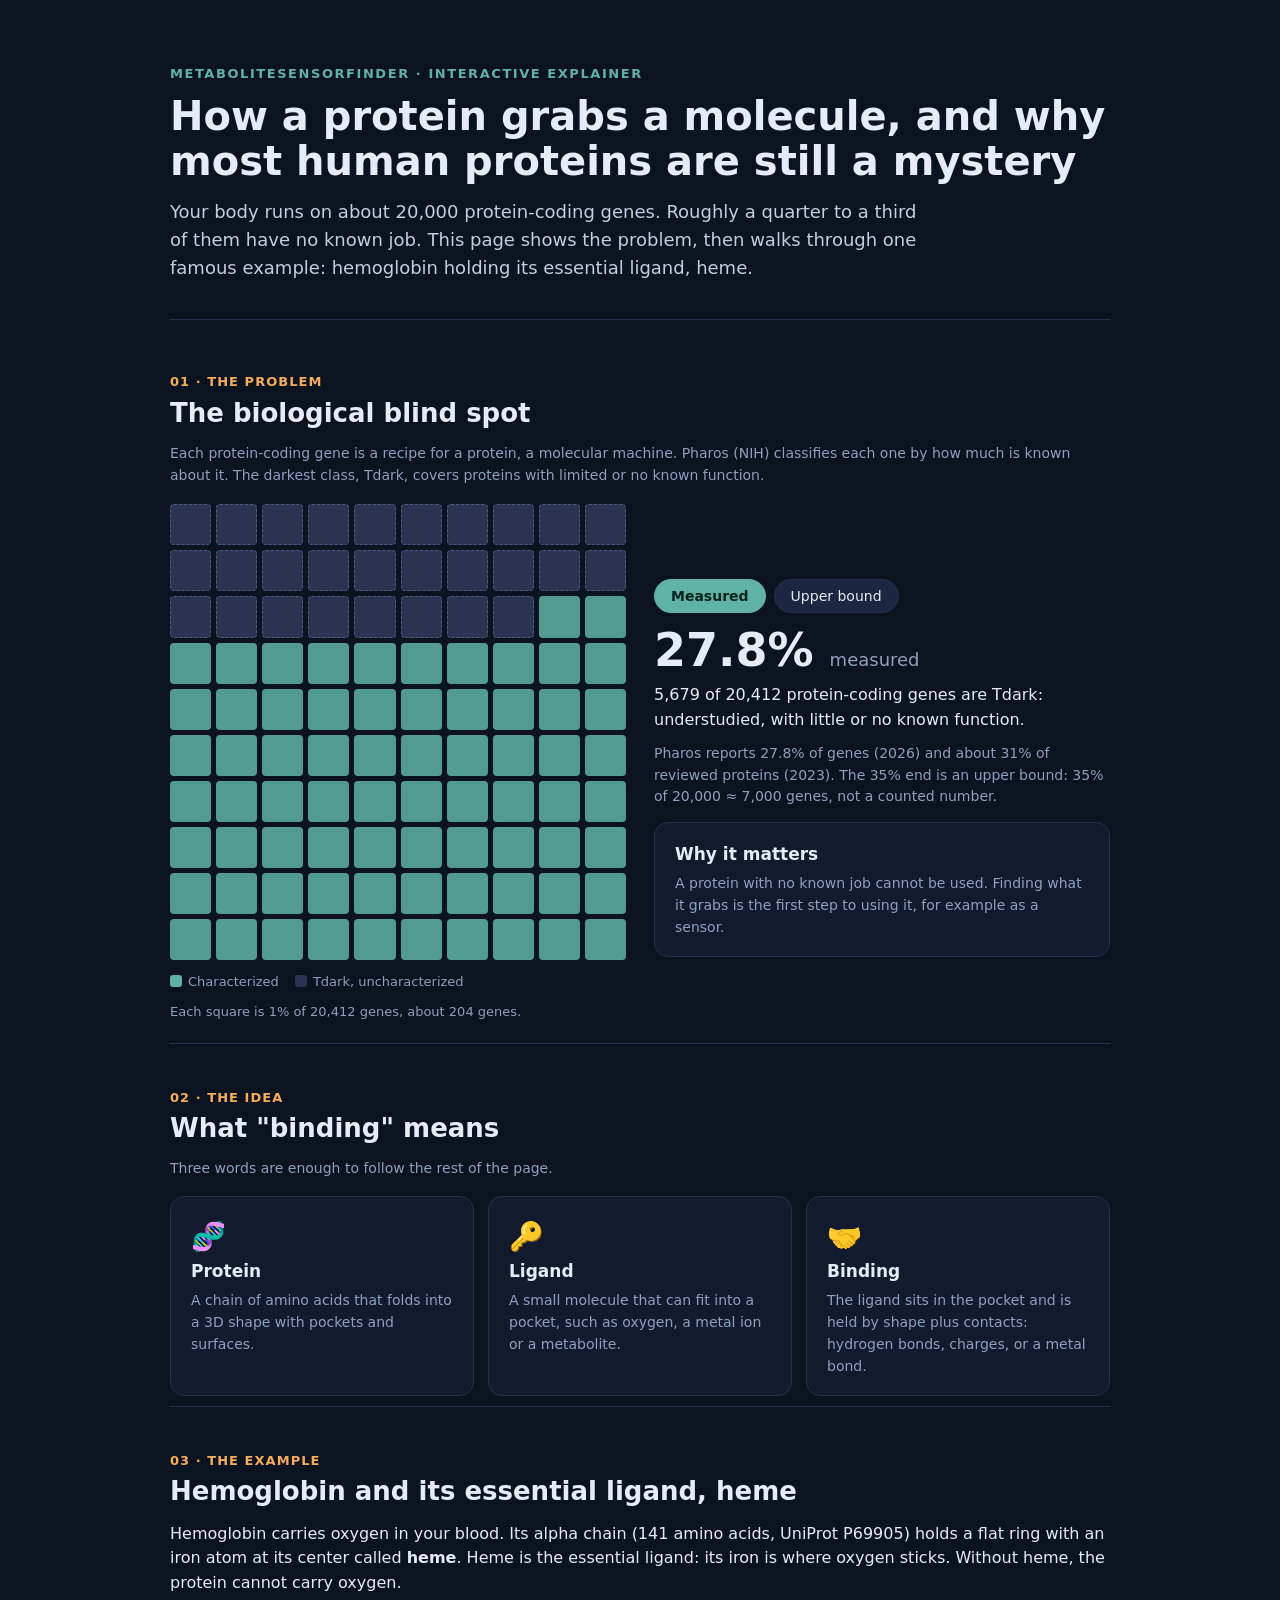
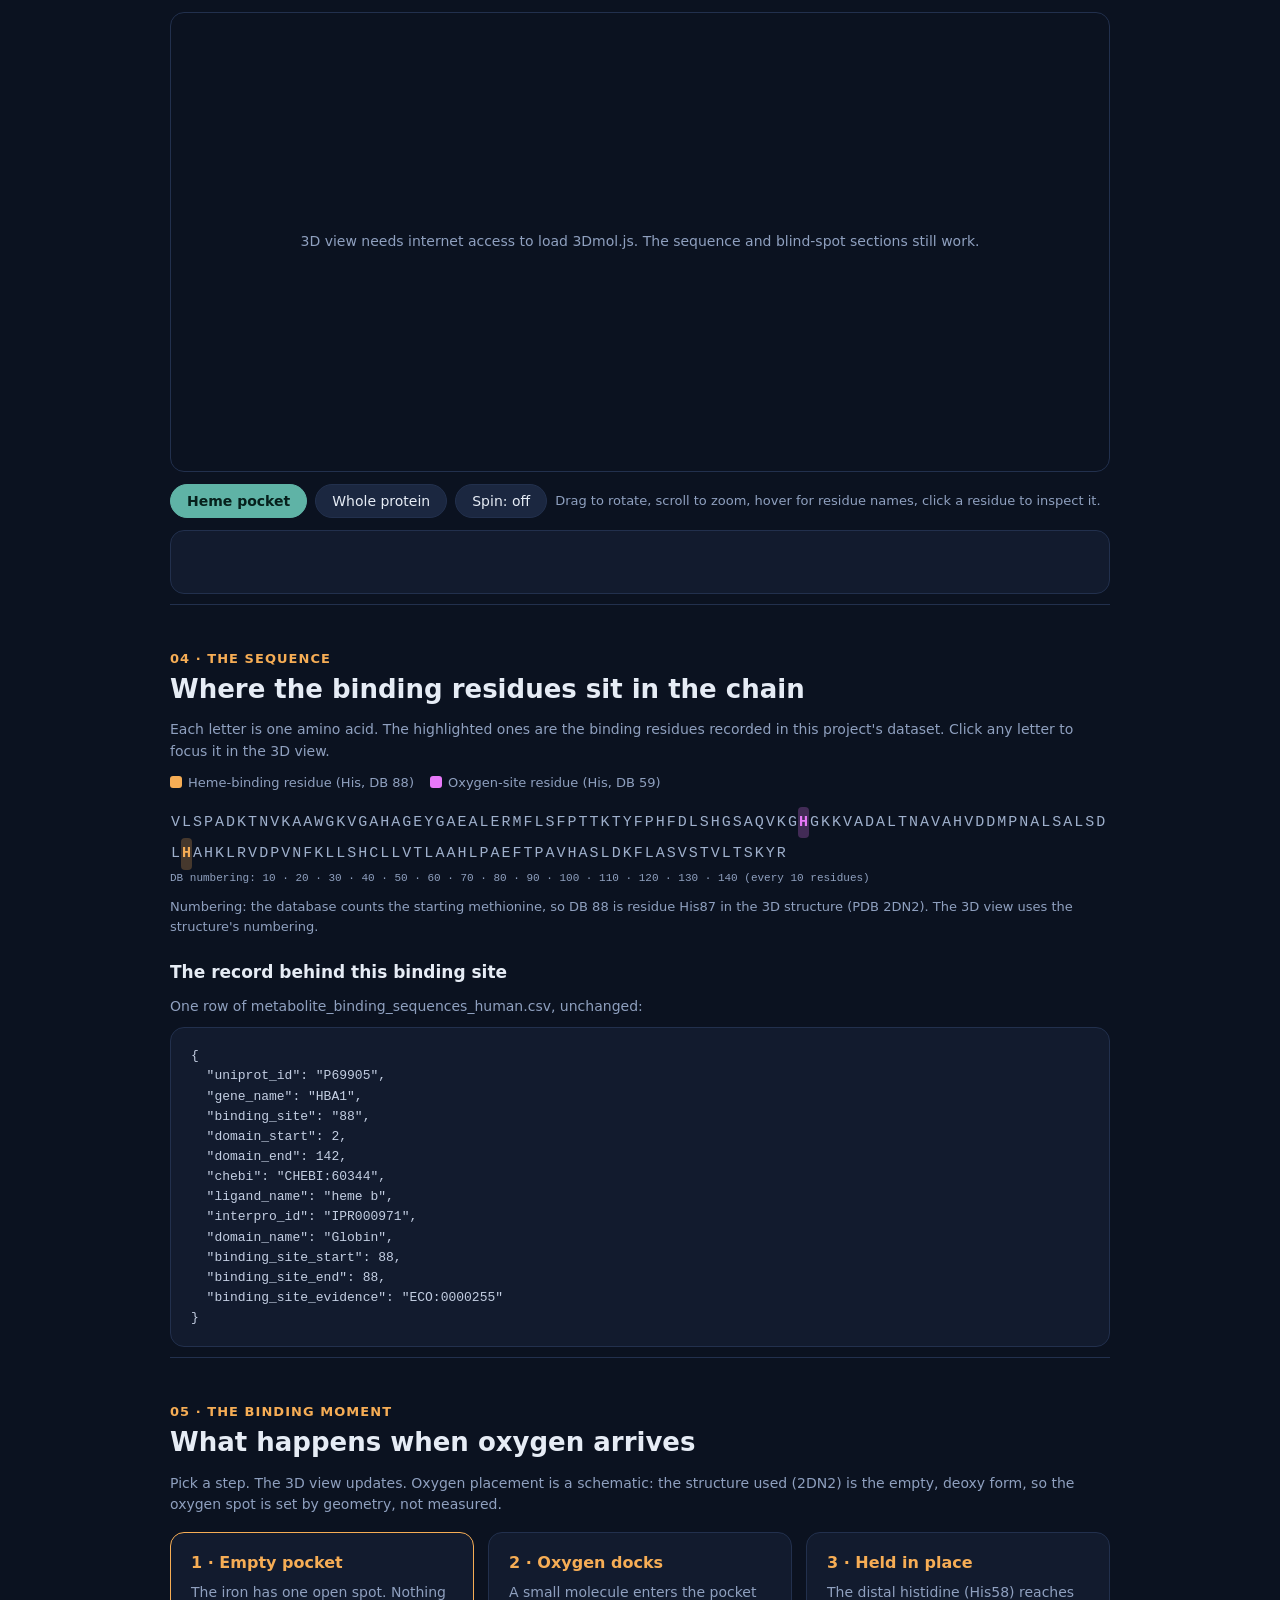
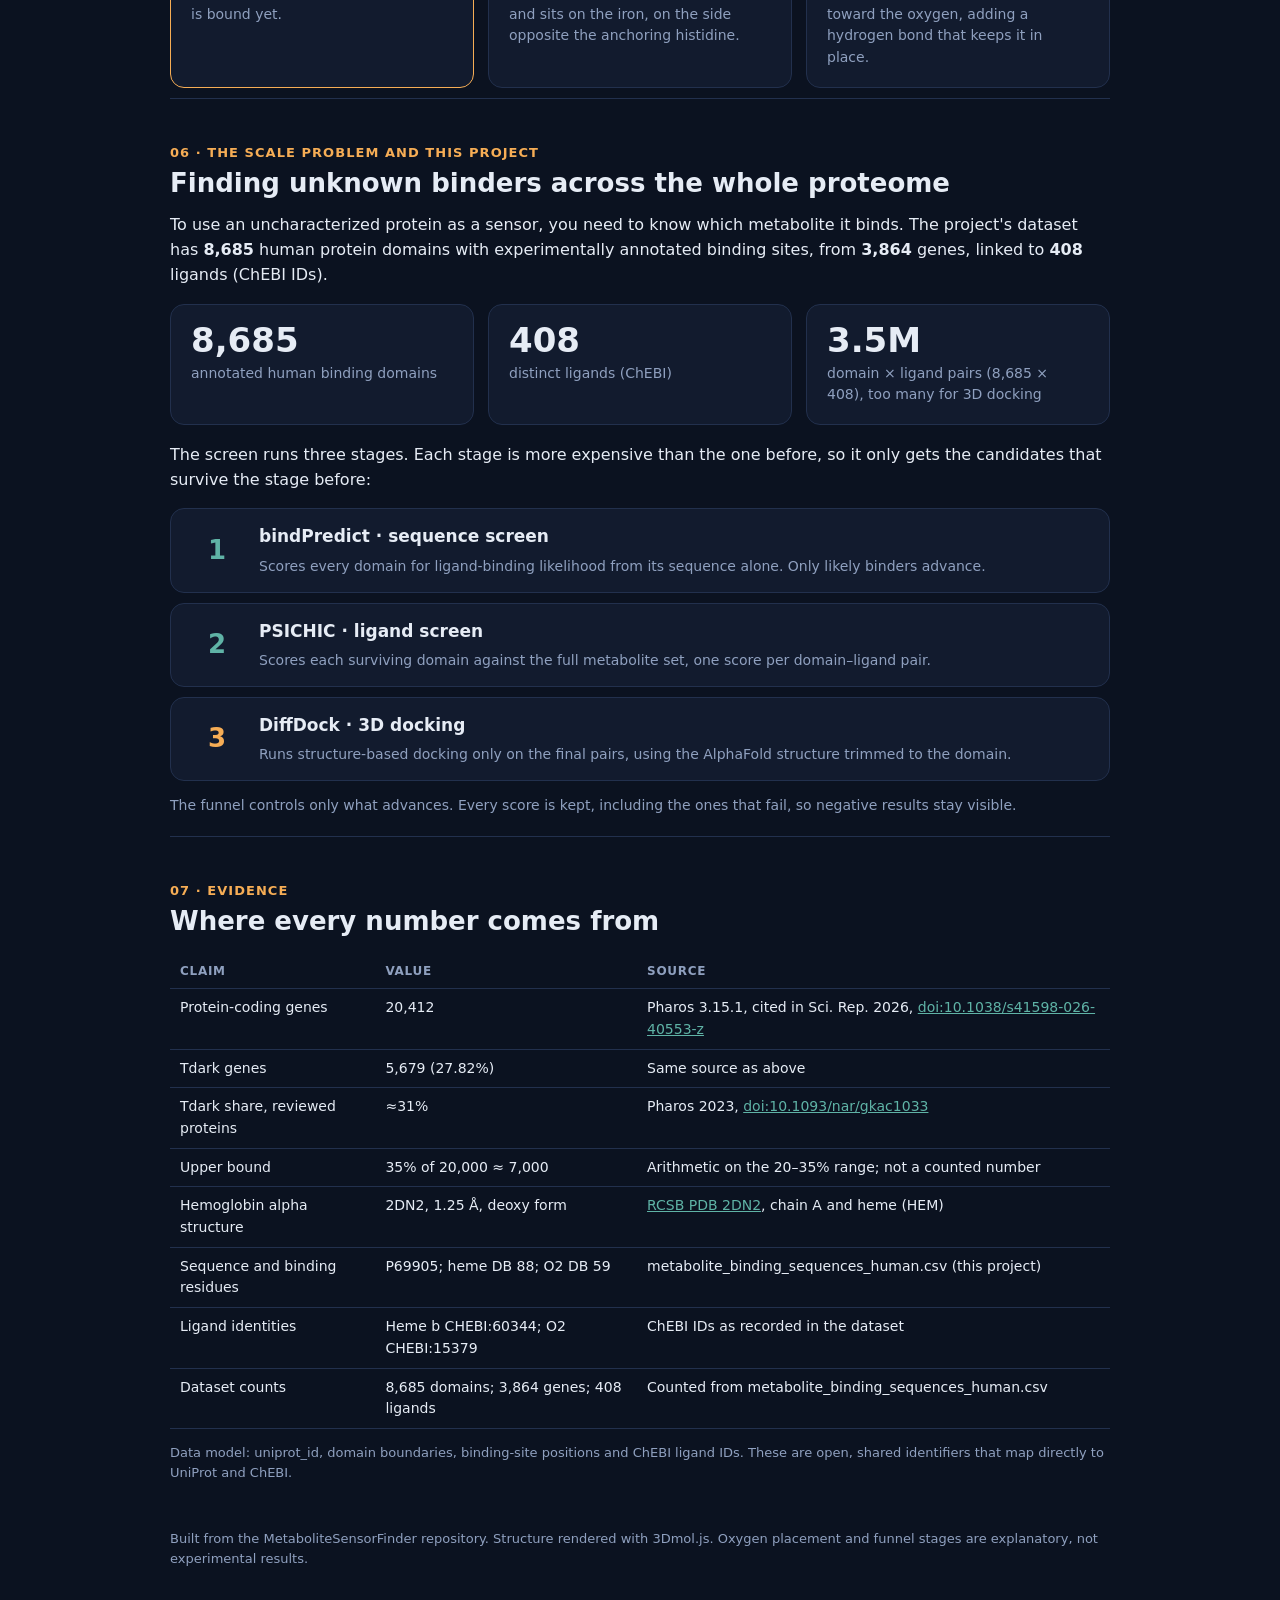
==== binding-explainer/index.html @ a880ce4e "Explanations and slides iterations" ====
<!DOCTYPE html>
<html lang="en">
<head>
<meta charset="utf-8">
<meta name="viewport" content="width=device-width, initial-scale=1">
<title>How a protein grabs a molecule | MetaboliteSensorFinder</title>
<script src="https://3dmol.org/build/3Dmol-min.js"></script>
<style>
  :root {
    --bg: #0b1220; --panel: #121b2e; --line: #22304d; --text: #e6ecf5; --muted: #8fa0bf;
    --teal: #5fb3a6; --amber: #f6ad55; --pink: #e879f9; --gold: #ffd166; --dark: #2a3450;
  }
  * { box-sizing: border-box; }
  body { margin: 0; font-family: system-ui, -apple-system, "Segoe UI", Roboto, sans-serif; background: var(--bg); color: var(--text); line-height: 1.55; }
  main { max-width: 980px; margin: 0 auto; padding: 0 20px 60px; }
  header.hero { padding: 64px 0 28px; border-bottom: 1px solid var(--line); margin-bottom: 8px; }
  .kicker { color: var(--teal); font-size: 13px; letter-spacing: .12em; text-transform: uppercase; font-weight: 600; }
  h1 { font-size: 40px; line-height: 1.12; margin: 10px 0 14px; font-weight: 750; }
  h2 { font-size: 26px; margin: 0 0 10px; }
  h3 { font-size: 17px; margin: 0 0 6px; }
  p { margin: 10px 0; }
  .lead { font-size: 18px; color: #c3cee2; max-width: 760px; }
  section { padding: 44px 0 10px; border-bottom: 1px solid var(--line); }
  section:last-of-type { border-bottom: none; }
  .step-no { color: var(--amber); font-weight: 700; font-size: 13px; letter-spacing: .08em; }
  .muted { color: var(--muted); font-size: 14px; }
  .card { background: var(--panel); border: 1px solid var(--line); border-radius: 14px; padding: 18px 20px; }
  .grid3 { display: grid; grid-template-columns: repeat(3, 1fr); gap: 14px; margin-top: 18px; }
  .btn { background: #1b2740; color: var(--text); border: 1px solid var(--line); border-radius: 999px; padding: 8px 16px; font-size: 14px; cursor: pointer; font-family: inherit; }
  .btn:hover { border-color: var(--teal); }
  .btn.on { background: var(--teal); color: #06201c; border-color: var(--teal); font-weight: 650; }
  .row { display: flex; flex-wrap: wrap; gap: 8px; align-items: center; }

  /* Blind spot */
  .blind { display: grid; grid-template-columns: 1fr 1fr; gap: 28px; align-items: center; margin-top: 18px; }
  .tiles { display: grid; grid-template-columns: repeat(10, 1fr); gap: 5px; }
  .tile { aspect-ratio: 1; border-radius: 4px; background: var(--teal); opacity: .85; transition: background .4s, transform .2s; }
  .tile.dark { background: var(--dark); border: 1px dashed #4b5a7d; opacity: 1; }
  .tile:hover { transform: scale(1.12); }
  .big { font-size: 46px; font-weight: 750; line-height: 1; }
  .big small { font-size: 18px; color: var(--muted); font-weight: 500; }
  .legend { display: flex; gap: 16px; font-size: 13px; color: var(--muted); margin-top: 12px; }
  .sw { display: inline-block; width: 12px; height: 12px; border-radius: 3px; vertical-align: -1px; margin-right: 6px; }

  /* Lock and key */
  .keys { display: grid; grid-template-columns: repeat(3, 1fr); gap: 14px; margin-top: 16px; }
  .keys .card .icon { font-size: 28px; }

  /* Viewer */
  #viewer-wrap { position: relative; margin-top: 16px; }
  #viewer { width: 100%; height: 460px; border-radius: 14px; border: 1px solid var(--line); background: #0b1220; position: relative; overflow: hidden; }
  #viewer-msg { position: absolute; inset: 0; display: flex; align-items: center; justify-content: center; color: var(--muted); font-size: 14px; padding: 20px; text-align: center; }
  #info { margin-top: 12px; min-height: 64px; }
  .tag { display: inline-block; padding: 2px 8px; border-radius: 6px; font-size: 12px; font-weight: 650; margin-right: 6px; }
  .tag.heme { background: rgba(246,173,85,.18); color: var(--amber); }
  .tag.his { background: rgba(232,121,249,.18); color: var(--pink); }
  .tag.plain { background: rgba(95,179,166,.16); color: var(--teal); }

  /* Sequence */
  .seq { font-family: ui-monospace, Consolas, monospace; font-size: 15px; line-height: 2.1; word-break: break-all; margin-top: 14px; }
  .seq span { display: inline-block; min-width: 1ch; text-align: center; border-radius: 4px; cursor: pointer; color: #9fb0cc; padding: 0 1px; }
  .seq span:hover { color: var(--text); background: #1d2a46; }
  .seq span.heme { background: rgba(246,173,85,.25); color: var(--amber); font-weight: 700; }
  .seq span.oxy { background: rgba(232,121,249,.25); color: var(--pink); font-weight: 700; }
  .seq span.sel { outline: 2px solid var(--gold); }
  .ruler { font-family: ui-monospace, Consolas, monospace; font-size: 11px; color: var(--muted); }

  /* Steps */
  .steps { display: grid; grid-template-columns: repeat(3, 1fr); gap: 14px; margin-top: 16px; }
  .steps .card { cursor: pointer; transition: border-color .2s; }
  .steps .card.on { border-color: var(--amber); }
  .steps .card b { color: var(--amber); }

  /* Funnel */
  .funnel { display: grid; gap: 10px; margin-top: 16px; }
  .stage { display: grid; grid-template-columns: 56px 1fr; gap: 14px; align-items: center; background: var(--panel); border: 1px solid var(--line); border-radius: 14px; padding: 14px 18px; }
  .stage .n { font-size: 26px; font-weight: 750; color: var(--teal); text-align: center; }
  .stage:nth-child(3) .n { color: var(--amber); }
  .stage:nth-child(4) .n { color: var(--pink); }
  .stat-row { display: grid; grid-template-columns: repeat(3, 1fr); gap: 14px; margin-top: 16px; }
  .stat-row .card .big { font-size: 34px; }

  table { width: 100%; border-collapse: collapse; font-size: 14px; margin-top: 12px; }
  th, td { text-align: left; padding: 8px 10px; border-bottom: 1px solid var(--line); vertical-align: top; }
  th { color: var(--muted); font-weight: 600; font-size: 12px; text-transform: uppercase; letter-spacing: .06em; }
  a { color: var(--teal); }
  footer { color: var(--muted); font-size: 13px; padding: 26px 0 0; }

  @media (max-width: 760px) {
    .blind, .grid3, .keys, .steps, .stat-row { grid-template-columns: 1fr; }
    h1 { font-size: 30px; }
    #viewer { height: 380px; }
  }
</style>
</head>
<body>
<main>

<header class="hero">
  <div class="kicker">MetaboliteSensorFinder · Interactive explainer</div>
  <h1>How a protein grabs a molecule, and why most human proteins are still a mystery</h1>
  <p class="lead">Your body runs on about 20,000 protein-coding genes. Roughly a quarter to a third of them have no known job. This page shows the problem, then walks through one famous example: hemoglobin holding its essential ligand, heme.</p>
</header>

<section id="blind">
  <div class="step-no">01 · THE PROBLEM</div>
  <h2>The biological blind spot</h2>
  <p class="muted">Each protein-coding gene is a recipe for a protein, a molecular machine. Pharos (NIH) classifies each one by how much is known about it. The darkest class, Tdark, covers proteins with limited or no known function.</p>

  <div class="blind">
    <div>
      <div class="tiles" id="tiles" aria-label="Grid of 100 squares, each about 1% of human protein-coding genes"></div>
      <div class="legend">
        <span><span class="sw" style="background:var(--teal)"></span>Characterized</span>
        <span><span class="sw" style="background:var(--dark)"></span>Tdark, uncharacterized</span>
      </div>
      <p class="muted" style="font-size:13px">Each square is 1% of 20,412 genes, about 204 genes.</p>
    </div>
    <div>
      <div class="row" style="margin-bottom:14px">
        <button class="btn on" id="btn-measured" onclick="setBlind('measured')">Measured</button>
        <button class="btn" id="btn-upper" onclick="setBlind('upper')">Upper bound</button>
      </div>
      <div class="big" id="blind-big">27.8%</div>
      <p id="blind-text" style="margin-top:10px">5,679 of 20,412 protein-coding genes are Tdark: understudied, with little or no known function.</p>
      <p class="muted" style="font-size:14px">Pharos reports 27.8% of genes (2026) and about 31% of reviewed proteins (2023). The 35% end is an upper bound: 35% of 20,000 ≈ 7,000 genes, not a counted number.</p>
      <div class="card" style="margin-top:14px">
        <h3>Why it matters</h3>
        <p class="muted" style="margin:0">A protein with no known job cannot be used. Finding what it grabs is the first step to using it, for example as a sensor.</p>
      </div>
    </div>
  </div>
</section>

<section id="idea">
  <div class="step-no">02 · THE IDEA</div>
  <h2>What "binding" means</h2>
  <p class="muted">Three words are enough to follow the rest of the page.</p>
  <div class="keys">
    <div class="card"><div class="icon">🧬</div><h3>Protein</h3><p class="muted" style="margin:0">A chain of amino acids that folds into a 3D shape with pockets and surfaces.</p></div>
    <div class="card"><div class="icon">🔑</div><h3>Ligand</h3><p class="muted" style="margin:0">A small molecule that can fit into a pocket, such as oxygen, a metal ion or a metabolite.</p></div>
    <div class="card"><div class="icon">🤝</div><h3>Binding</h3><p class="muted" style="margin:0">The ligand sits in the pocket and is held by shape plus contacts: hydrogen bonds, charges, or a metal bond.</p></div>
  </div>
</section>

<section id="example">
  <div class="step-no">03 · THE EXAMPLE</div>
  <h2>Hemoglobin and its essential ligand, heme</h2>
  <p>Hemoglobin carries oxygen in your blood. Its alpha chain (141 amino acids, UniProt P69905) holds a flat ring with an iron atom at its center called <b>heme</b>. Heme is the essential ligand: its iron is where oxygen sticks. Without heme, the protein cannot carry oxygen.</p>

  <div id="viewer-wrap">
    <div id="viewer"><div id="viewer-msg">Loading the 3D view…</div></div>
  </div>
  <div class="row" style="margin-top:12px">
    <button class="btn on" id="btn-pocket" onclick="setView('pocket')">Heme pocket</button>
    <button class="btn" id="btn-whole" onclick="setView('whole')">Whole protein</button>
    <button class="btn" id="btn-spin" onclick="toggleSpin()">Spin: off</button>
    <span class="muted" style="font-size:13px">Drag to rotate, scroll to zoom, hover for residue names, click a residue to inspect it.</span>
  </div>
  <div id="info" class="card" style="margin-top:12px"></div>
</section>

<section id="sequence">
  <div class="step-no">04 · THE SEQUENCE</div>
  <h2>Where the binding residues sit in the chain</h2>
  <p class="muted">Each letter is one amino acid. The highlighted ones are the binding residues recorded in this project's dataset. Click any letter to focus it in the 3D view.</p>
  <div class="legend" style="margin-top:6px">
    <span><span class="sw" style="background:var(--amber)"></span>Heme-binding residue (His, DB 88)</span>
    <span><span class="sw" style="background:var(--pink)"></span>Oxygen-site residue (His, DB 59)</span>
  </div>
  <div class="seq" id="seq"></div>
  <div class="ruler" id="ruler"></div>
  <p class="muted" style="font-size:13px">Numbering: the database counts the starting methionine, so DB 88 is residue His87 in the 3D structure (PDB 2DN2). The 3D view uses the structure's numbering.</p>
  <h3 style="margin-top:22px">The record behind this binding site</h3>
  <p class="muted" style="font-size:14px">One row of metabolite_binding_sequences_human.csv, unchanged:</p>
<pre class="card" style="font-family: ui-monospace, Consolas, monospace; font-size: 13px; overflow-x: auto; color: #c3cee2; margin: 0;">{
  "uniprot_id": "P69905",
  "gene_name": "HBA1",
  "binding_site": "88",
  "domain_start": 2,
  "domain_end": 142,
  "chebi": "CHEBI:60344",
  "ligand_name": "heme b",
  "interpro_id": "IPR000971",
  "domain_name": "Globin",
  "binding_site_start": 88,
  "binding_site_end": 88,
  "binding_site_evidence": "ECO:0000255"
}</pre>
</section>

<section id="moment">
  <div class="step-no">05 · THE BINDING MOMENT</div>
  <h2>What happens when oxygen arrives</h2>
  <p class="muted">Pick a step. The 3D view updates. Oxygen placement is a schematic: the structure used (2DN2) is the empty, deoxy form, so the oxygen spot is set by geometry, not measured.</p>
  <div class="steps">
    <div class="card on" id="step1" onclick="setStep(1)"><b>1 · Empty pocket</b><p class="muted" style="margin:6px 0 0">The iron has one open spot. Nothing is bound yet.</p></div>
    <div class="card" id="step2" onclick="setStep(2)"><b>2 · Oxygen docks</b><p class="muted" style="margin:6px 0 0">A small molecule enters the pocket and sits on the iron, on the side opposite the anchoring histidine.</p></div>
    <div class="card" id="step3" onclick="setStep(3)"><b>3 · Held in place</b><p class="muted" style="margin:6px 0 0">The distal histidine (His58) reaches toward the oxygen, adding a hydrogen bond that keeps it in place.</p></div>
  </div>
</section>

<section id="screen">
  <div class="step-no">06 · THE SCALE PROBLEM AND THIS PROJECT</div>
  <h2>Finding unknown binders across the whole proteome</h2>
  <p>To use an uncharacterized protein as a sensor, you need to know which metabolite it binds. The project's dataset has <b>8,685</b> human protein domains with experimentally annotated binding sites, from <b>3,864</b> genes, linked to <b>408</b> ligands (ChEBI IDs).</p>
  <div class="stat-row">
    <div class="card"><div class="big">8,685</div><p class="muted" style="margin:6px 0 0">annotated human binding domains</p></div>
    <div class="card"><div class="big">408</div><p class="muted" style="margin:6px 0 0">distinct ligands (ChEBI)</p></div>
    <div class="card"><div class="big">3.5M</div><p class="muted" style="margin:6px 0 0">domain × ligand pairs (8,685 × 408), too many for 3D docking</p></div>
  </div>
  <p style="margin-top:18px">The screen runs three stages. Each stage is more expensive than the one before, so it only gets the candidates that survive the stage before:</p>
  <div class="funnel">
    <div class="stage"><div class="n">1</div><div><h3>bindPredict · sequence screen</h3><p class="muted" style="margin:0">Scores every domain for ligand-binding likelihood from its sequence alone. Only likely binders advance.</p></div></div>
    <div class="stage"><div class="n">2</div><div><h3>PSICHIC · ligand screen</h3><p class="muted" style="margin:0">Scores each surviving domain against the full metabolite set, one score per domain–ligand pair.</p></div></div>
    <div class="stage"><div class="n">3</div><div><h3>DiffDock · 3D docking</h3><p class="muted" style="margin:0">Runs structure-based docking only on the final pairs, using the AlphaFold structure trimmed to the domain.</p></div></div>
  </div>
  <p class="muted" style="margin-top:14px">The funnel controls only what advances. Every score is kept, including the ones that fail, so negative results stay visible.</p>
</section>

<section id="sources">
  <div class="step-no">07 · EVIDENCE</div>
  <h2>Where every number comes from</h2>
  <table>
    <tr><th>Claim</th><th>Value</th><th>Source</th></tr>
    <tr><td>Protein-coding genes</td><td>20,412</td><td>Pharos 3.15.1, cited in Sci. Rep. 2026, <a href="https://www.nature.com/articles/s41598-026-40553-z">doi:10.1038/s41598-026-40553-z</a></td></tr>
    <tr><td>Tdark genes</td><td>5,679 (27.82%)</td><td>Same source as above</td></tr>
    <tr><td>Tdark share, reviewed proteins</td><td>≈31%</td><td>Pharos 2023, <a href="https://doi.org/10.1093/nar/gkac1033">doi:10.1093/nar/gkac1033</a></td></tr>
    <tr><td>Upper bound</td><td>35% of 20,000 ≈ 7,000</td><td>Arithmetic on the 20–35% range; not a counted number</td></tr>
    <tr><td>Hemoglobin alpha structure</td><td>2DN2, 1.25 Å, deoxy form</td><td><a href="https://www.rcsb.org/structure/2DN2">RCSB PDB 2DN2</a>, chain A and heme (HEM)</td></tr>
    <tr><td>Sequence and binding residues</td><td>P69905; heme DB 88; O2 DB 59</td><td>metabolite_binding_sequences_human.csv (this project)</td></tr>
    <tr><td>Ligand identities</td><td>Heme b CHEBI:60344; O2 CHEBI:15379</td><td>ChEBI IDs as recorded in the dataset</td></tr>
    <tr><td>Dataset counts</td><td>8,685 domains; 3,864 genes; 408 ligands</td><td>Counted from metabolite_binding_sequences_human.csv</td></tr>
  </table>
  <p class="muted" style="font-size:13px; margin-top:14px">Data model: uniprot_id, domain boundaries, binding-site positions and ChEBI ligand IDs. These are open, shared identifiers that map directly to UniProt and ChEBI.</p>
</section>

<footer>Built from the MetaboliteSensorFinder repository. Structure rendered with 3Dmol.js. Oxygen placement and funnel stages are explanatory, not experimental results.</footer>

</main>

<script>
const PDB = `HEADER 2DN2 chain A alpha + HEM extracted
ATOM      1  N   VAL A   1      19.196  29.328  42.972  1.00 55.95           N  
ATOM      2  CA  VAL A   1      20.051  30.407  42.494  1.00 42.26           C  
ATOM      3  C   VAL A   1      21.508  29.960  42.603  1.00 37.89           C  
ATOM      4  O   VAL A   1      21.867  29.335  43.606  1.00 38.48           O  
ATOM      5  CB  VAL A   1      19.767  31.715  43.260  1.00 50.55           C  
ATOM      6  CG1 VAL A   1      18.614  31.552  44.248  1.00 61.07           C  
ATOM      7  CG2 VAL A   1      20.988  32.251  44.005  1.00 56.10           C  
ATOM      8  N   LEU A   2      22.299  30.247  41.578  1.00 34.16           N  
ATOM      9  CA  LEU A   2      23.714  29.983  41.566  1.00 30.27           C  
ATOM     10  C   LEU A   2      24.451  31.041  42.367  1.00 27.18           C  
ATOM     11  O   LEU A   2      24.400  32.223  42.036  1.00 33.46           O  
ATOM     12  CB  LEU A   2      24.269  30.070  40.151  1.00 33.87           C  
ATOM     13  CG  LEU A   2      24.619  28.758  39.475  1.00 35.49           C  
ATOM     14  CD1 LEU A   2      24.188  27.527  40.242  1.00 32.93           C  
ATOM     15  CD2 LEU A   2      23.997  28.782  38.080  1.00 33.36           C  
ATOM     16  N   SER A   3      25.124  30.630  43.423  1.00 25.60           N  
ATOM     17  CA  SER A   3      25.880  31.615  44.196  1.00 29.46           C  
ATOM     18  C   SER A   3      27.128  32.005  43.425  1.00 31.11           C  
ATOM     19  O   SER A   3      27.571  31.383  42.449  1.00 27.15           O  
ATOM     20  CB  SER A   3      26.194  30.988  45.550  1.00 30.58           C  
ATOM     21  OG  SER A   3      27.316  30.103  45.421  1.00 26.37           O  
ATOM     22  N   PRO A   4      27.769  33.086  43.855  1.00 36.60           N  
ATOM     23  CA  PRO A   4      29.044  33.462  43.208  1.00 33.95           C  
ATOM     24  C   PRO A   4      30.059  32.344  43.343  1.00 29.28           C  
ATOM     25  O   PRO A   4      30.846  32.059  42.440  1.00 32.71           O  
ATOM     26  CB  PRO A   4      29.480  34.710  43.973  1.00 41.43           C  
ATOM     27  CG  PRO A   4      28.289  35.212  44.714  1.00 43.13           C  
ATOM     28  CD  PRO A   4      27.362  34.044  44.911  1.00 40.62           C  
ATOM     29  N   ALA A   5      30.043  31.663  44.488  1.00 29.78           N  
ATOM     30  CA  ALA A   5      31.016  30.569  44.600  1.00 27.87           C  
ATOM     31  C   ALA A   5      30.645  29.417  43.684  1.00 23.23           C  
ATOM     32  O   ALA A   5      31.561  28.741  43.214  1.00 25.67           O  
ATOM     33  CB  ALA A   5      31.142  30.079  46.051  1.00 36.09           C  
ATOM     34  N   ASP A   6      29.359  29.209  43.488  1.00 19.36           N  
ATOM     35  CA  ASP A   6      28.976  28.145  42.539  1.00 19.88           C  
ATOM     36  C   ASP A   6      29.498  28.451  41.138  1.00 18.11           C  
ATOM     37  O   ASP A   6      29.994  27.613  40.388  1.00 20.26           O  
ATOM     38  CB  ASP A   6      27.470  27.992  42.433  1.00 17.52           C  
ATOM     39  CG  ASP A   6      26.799  27.328  43.635  1.00 18.11           C  
ATOM     40  OD1 ASP A   6      27.405  26.420  44.231  1.00 19.18           O  
ATOM     41  OD2 ASP A   6      25.655  27.815  43.923  1.00 20.58           O  
ATOM     42  N   LYS A   7      29.344  29.735  40.793  1.00 19.91           N  
ATOM     43  CA  LYS A   7      29.805  30.113  39.456  1.00 22.31           C  
ATOM     44  C   LYS A   7      31.313  29.922  39.321  1.00 24.41           C  
ATOM     45  O   LYS A   7      31.773  29.457  38.259  1.00 22.96           O  
ATOM     46  CB  LYS A   7      29.372  31.550  39.142  1.00 23.39           C  
ATOM     47  CG  LYS A   7      27.834  31.696  39.172  1.00 27.32           C  
ATOM     48  CD  LYS A   7      27.424  33.135  38.940  1.00 30.54           C  
ATOM     49  CE  LYS A   7      26.033  33.467  39.450  1.00 31.65           C  
ATOM     50  NZ  LYS A   7      25.898  34.951  39.312  1.00 40.73           N  
ATOM     51  N   THR A   8      32.023  30.264  40.405  1.00 22.93           N  
ATOM     52  CA  THR A   8      33.486  30.030  40.370  1.00 26.16           C  
ATOM     53  C   THR A   8      33.847  28.564  40.181  1.00 20.57           C  
ATOM     54  O   THR A   8      34.736  28.172  39.407  1.00 25.87           O  
ATOM     55  CB  THR A   8      34.047  30.627  41.694  1.00 33.17           C  
ATOM     56  OG1 THR A   8      34.022  32.051  41.541  1.00 31.85           O  
ATOM     57  CG2 THR A   8      35.473  30.238  41.946  1.00 46.05           C  
ATOM     58  N   ASN A   9      33.121  27.695  40.885  1.00 20.79           N  
ATOM     59  CA  ASN A   9      33.392  26.264  40.858  1.00 20.68           C  
ATOM     60  C   ASN A   9      33.113  25.631  39.496  1.00 20.26           C  
ATOM     61  O   ASN A   9      33.835  24.771  38.976  1.00 23.94           O  
ATOM     62  CB  ASN A   9      32.493  25.627  41.928  1.00 21.84           C  
ATOM     63  CG  ASN A   9      33.077  25.808  43.294  1.00 23.53           C  
ATOM     64  OD1 ASN A   9      34.276  26.102  43.461  1.00 28.12           O  
ATOM     65  ND2 ASN A   9      32.230  25.608  44.309  1.00 24.45           N  
ATOM     66  N   VAL A  10      31.989  26.068  38.913  1.00 18.89           N  
ATOM     67  CA  VAL A  10      31.588  25.553  37.602  1.00 19.48           C  
ATOM     68  C   VAL A  10      32.614  25.984  36.562  1.00 19.66           C  
ATOM     69  O   VAL A  10      33.040  25.197  35.718  1.00 23.42           O  
ATOM     70  CB  VAL A  10      30.172  26.033  37.251  1.00 19.22           C  
ATOM     71  CG1 VAL A  10      29.820  25.644  35.826  1.00 21.16           C  
ATOM     72  CG2 VAL A  10      29.122  25.468  38.236  1.00 21.22           C  
ATOM     73  N   LYS A  11      33.059  27.235  36.588  1.00 22.30           N  
ATOM     74  CA  LYS A  11      33.998  27.736  35.558  1.00 23.12           C  
ATOM     75  C   LYS A  11      35.331  27.011  35.642  1.00 24.20           C  
ATOM     76  O   LYS A  11      35.951  26.732  34.638  1.00 28.75           O  
ATOM     77  CB  LYS A  11      34.233  29.237  35.669  1.00 25.04           C  
ATOM     78  CG  LYS A  11      32.973  29.997  35.326  1.00 29.70           C  
ATOM     79  CD  LYS A  11      33.047  31.481  35.650  1.00 37.45           C  
ATOM     80  CE  LYS A  11      31.663  32.107  35.435  1.00 44.98           C  
ATOM     81  NZ  LYS A  11      31.516  32.764  34.101  1.00 58.48           N  
ATOM     82  N   ALA A  12      35.750  26.706  36.869  1.00 25.52           N  
ATOM     83  CA  ALA A  12      37.005  25.969  36.988  1.00 29.13           C  
ATOM     84  C   ALA A  12      36.945  24.523  36.504  1.00 27.68           C  
ATOM     85  O   ALA A  12      37.843  24.000  35.827  1.00 30.39           O  
ATOM     86  CB  ALA A  12      37.368  25.989  38.462  1.00 32.79           C  
ATOM     87  N   ALA A  13      35.837  23.847  36.877  1.00 26.60           N  
ATOM     88  CA  ALA A  13      35.676  22.467  36.481  1.00 24.40           C  
ATOM     89  C   ALA A  13      35.518  22.389  34.958  1.00 22.92           C  
ATOM     90  O   ALA A  13      36.105  21.531  34.287  1.00 24.60           O  
ATOM     91  CB  ALA A  13      34.447  21.846  37.147  1.00 25.62           C  
ATOM     92  N   TRP A  14      34.682  23.262  34.409  1.00 24.13           N  
ATOM     93  CA  TRP A  14      34.493  23.197  32.975  1.00 24.40           C  
ATOM     94  C   TRP A  14      35.750  23.544  32.193  1.00 27.74           C  
ATOM     95  O   TRP A  14      35.966  23.090  31.073  1.00 30.32           O  
ATOM     96  CB  TRP A  14      33.414  24.211  32.518  1.00 30.78           C  
ATOM     97  CG  TRP A  14      32.712  23.703  31.295  1.00 29.97           C  
ATOM     98  CD1 TRP A  14      32.699  24.296  30.057  1.00 30.19           C  
ATOM     99  CD2 TRP A  14      31.927  22.498  31.180  1.00 31.52           C  
ATOM    100  NE1 TRP A  14      31.949  23.532  29.193  1.00 27.23           N  
ATOM    101  CE2 TRP A  14      31.465  22.422  29.854  1.00 30.20           C  
ATOM    102  CE3 TRP A  14      31.570  21.475  32.079  1.00 39.95           C  
ATOM    103  CZ2 TRP A  14      30.663  21.368  29.382  1.00 38.62           C  
ATOM    104  CZ3 TRP A  14      30.771  20.452  31.577  1.00 46.54           C  
ATOM    105  CH2 TRP A  14      30.314  20.380  30.255  1.00 44.36           C  
ATOM    106  N   GLY A  15      36.568  24.403  32.791  1.00 33.29           N  
ATOM    107  CA  GLY A  15      37.788  24.864  32.144  1.00 34.66           C  
ATOM    108  C   GLY A  15      38.763  23.701  32.074  1.00 34.35           C  
ATOM    109  O   GLY A  15      39.457  23.592  31.077  1.00 38.68           O  
ATOM    110  N   LYS A  16      38.724  22.881  33.127  1.00 35.29           N  
ATOM    111  CA  LYS A  16      39.451  21.621  33.125  1.00 34.76           C  
ATOM    112  C   LYS A  16      38.968  20.713  32.001  1.00 34.14           C  
ATOM    113  O   LYS A  16      39.732  20.033  31.318  1.00 39.16           O  
ATOM    114  CB  LYS A  16      39.282  20.961  34.493  1.00 39.72           C  
ATOM    115  CG  LYS A  16      40.031  19.650  34.606  1.00 44.35           C  
ATOM    116  CD  LYS A  16      41.544  19.862  34.544  1.00 52.36           C  
ATOM    117  CE  LYS A  16      42.212  18.623  33.951  1.00 61.01           C  
ATOM    118  NZ  LYS A  16      41.333  17.995  32.905  1.00 81.09           N  
ATOM    119  N   VAL A  17      37.648  20.697  31.813  1.00 28.06           N  
ATOM    120  CA  VAL A  17      37.030  19.855  30.793  1.00 28.12           C  
ATOM    121  C   VAL A  17      37.647  20.256  29.464  1.00 30.25           C  
ATOM    122  O   VAL A  17      38.154  19.378  28.773  1.00 31.07           O  
ATOM    123  CB  VAL A  17      35.513  19.994  30.738  1.00 27.47           C  
ATOM    124  CG1 VAL A  17      35.033  19.554  29.368  1.00 31.54           C  
ATOM    125  CG2 VAL A  17      34.851  19.198  31.874  1.00 32.82           C  
ATOM    126  N   GLY A  18      37.590  21.565  29.224  1.00 31.23           N  
ATOM    127  CA  GLY A  18      38.266  22.087  28.068  1.00 36.84           C  
ATOM    128  C   GLY A  18      37.879  21.401  26.771  1.00 31.01           C  
ATOM    129  O   GLY A  18      36.706  21.365  26.394  1.00 35.62           O  
ATOM    130  N   ALA A  19      38.935  20.903  26.094  1.00 31.36           N  
ATOM    131  CA  ALA A  19      38.843  20.439  24.713  1.00 30.95           C  
ATOM    132  C   ALA A  19      38.180  19.067  24.664  1.00 29.61           C  
ATOM    133  O   ALA A  19      37.820  18.625  23.571  1.00 37.47           O  
ATOM    134  CB  ALA A  19      40.219  20.485  24.048  1.00 36.47           C  
ATOM    135  N   HIS A  20      37.990  18.435  25.832  1.00 25.01           N  
ATOM    136  CA  HIS A  20      37.281  17.168  25.840  1.00 24.06           C  
ATOM    137  C   HIS A  20      35.774  17.322  25.959  1.00 23.98           C  
ATOM    138  O   HIS A  20      35.135  16.285  26.122  1.00 22.57           O  
ATOM    139  CB  HIS A  20      37.753  16.328  27.039  1.00 26.98           C  
ATOM    140  CG  HIS A  20      39.247  16.107  26.965  1.00 36.71           C  
ATOM    141  ND1 HIS A  20      39.809  15.186  26.114  1.00 43.72           N  
ATOM    142  CD2 HIS A  20      40.281  16.686  27.630  1.00 43.16           C  
ATOM    143  CE1 HIS A  20      41.134  15.202  26.247  1.00 45.13           C  
ATOM    144  NE2 HIS A  20      41.444  16.112  27.173  1.00 46.54           N  
ATOM    145  N   ALA A  21      35.233  18.528  25.901  1.00 25.56           N  
ATOM    146  CA  ALA A  21      33.815  18.705  26.190  1.00 25.31           C  
ATOM    147  C   ALA A  21      32.945  17.821  25.282  1.00 25.28           C  
ATOM    148  O   ALA A  21      31.991  17.219  25.780  1.00 26.83           O  
ATOM    149  CB  ALA A  21      33.429  20.187  26.107  1.00 29.98           C  
ATOM    150  N   GLY A  22      33.224  17.738  23.979  1.00 24.86           N  
ATOM    151  CA  GLY A  22      32.466  16.917  23.046  1.00 28.43           C  
ATOM    152  C   GLY A  22      32.553  15.450  23.361  1.00 26.23           C  
ATOM    153  O   GLY A  22      31.532  14.789  23.313  1.00 26.04           O  
ATOM    154  N   GLU A  23      33.720  14.902  23.691  1.00 21.82           N  
ATOM    155  CA  GLU A  23      33.882  13.495  24.028  1.00 21.21           C  
ATOM    156  C   GLU A  23      33.065  13.139  25.276  1.00 18.41           C  
ATOM    157  O   GLU A  23      32.373  12.128  25.402  1.00 19.45           O  
ATOM    158  CB  GLU A  23      35.353  13.182  24.284  1.00 25.15           C  
ATOM    159  CG  GLU A  23      35.572  11.815  24.916  1.00 38.01           C  
ATOM    160  CD  GLU A  23      36.373  10.817  24.117  1.00 48.72           C  
ATOM    161  OE1 GLU A  23      35.791  10.188  23.188  1.00 67.55           O  
ATOM    162  OE2 GLU A  23      37.581  10.621  24.440  1.00 77.14           O  
ATOM    163  N   TYR A  24      33.152  14.020  26.264  1.00 17.40           N  
ATOM    164  CA  TYR A  24      32.380  13.820  27.489  1.00 16.17           C  
ATOM    165  C   TYR A  24      30.898  13.942  27.259  1.00 16.05           C  
ATOM    166  O   TYR A  24      30.107  13.249  27.920  1.00 16.88           O  
ATOM    167  CB  TYR A  24      32.784  14.857  28.573  1.00 18.32           C  
ATOM    168  CG  TYR A  24      34.240  14.679  29.036  1.00 19.67           C  
ATOM    169  CD1 TYR A  24      34.764  15.555  29.959  1.00 21.40           C  
ATOM    170  CD2 TYR A  24      35.069  13.677  28.548  1.00 21.08           C  
ATOM    171  CE1 TYR A  24      36.056  15.454  30.405  1.00 21.70           C  
ATOM    172  CE2 TYR A  24      36.393  13.543  28.977  1.00 22.05           C  
ATOM    173  CZ  TYR A  24      36.860  14.454  29.912  1.00 23.93           C  
ATOM    174  OH  TYR A  24      38.159  14.384  30.392  1.00 25.52           O  
ATOM    175  N   GLY A  25      30.499  14.809  26.328  1.00 17.47           N  
ATOM    176  CA  GLY A  25      29.053  14.889  26.047  1.00 18.26           C  
ATOM    177  C   GLY A  25      28.544  13.594  25.428  1.00 15.62           C  
ATOM    178  O   GLY A  25      27.457  13.110  25.742  1.00 16.63           O  
ATOM    179  N   ALA A  26      29.348  13.042  24.509  1.00 16.56           N  
ATOM    180  CA  ALA A  26      28.955  11.775  23.915  1.00 16.71           C  
ATOM    181  C   ALA A  26      28.924  10.631  24.941  1.00 16.15           C  
ATOM    182  O   ALA A  26      28.031   9.755  24.940  1.00 16.28           O  
ATOM    183  CB  ALA A  26      29.900  11.382  22.781  1.00 19.63           C  
ATOM    184  N   GLU A  27      29.913  10.650  25.854  1.00 16.29           N  
ATOM    185  CA  GLU A  27      29.896   9.613  26.890  1.00 14.01           C  
ATOM    186  C   GLU A  27      28.680   9.754  27.789  1.00 12.81           C  
ATOM    187  O   GLU A  27      28.066   8.771  28.176  1.00 14.23           O  
ATOM    188  CB  GLU A  27      31.181   9.737  27.731  1.00 15.60           C  
ATOM    189  CG  GLU A  27      31.253   8.705  28.828  1.00 15.34           C  
ATOM    190  CD  GLU A  27      32.559   8.804  29.625  1.00 17.14           C  
ATOM    191  OE1 GLU A  27      32.522   8.458  30.819  1.00 19.10           O  
ATOM    192  OE2 GLU A  27      33.601   9.223  29.078  1.00 19.67           O  
ATOM    193  N   ALA A  28      28.331  10.992  28.131  1.00 12.61           N  
ATOM    194  CA  ALA A  28      27.163  11.184  28.999  1.00 13.09           C  
ATOM    195  C   ALA A  28      25.887  10.666  28.345  1.00 13.45           C  
ATOM    196  O   ALA A  28      25.038  10.061  28.987  1.00 13.61           O  
ATOM    197  CB  ALA A  28      27.062  12.670  29.342  1.00 14.90           C  
ATOM    198  N   LEU A  29      25.749  10.900  27.020  1.00 13.43           N  
ATOM    199  CA  LEU A  29      24.573  10.387  26.332  1.00 14.62           C  
ATOM    200  C   LEU A  29      24.555   8.862  26.345  1.00 14.05           C  
ATOM    201  O   LEU A  29      23.502   8.234  26.549  1.00 14.17           O  
ATOM    202  CB  LEU A  29      24.573  10.876  24.869  1.00 16.14           C  
ATOM    203  CG  LEU A  29      24.294  12.378  24.712  1.00 17.08           C  
ATOM    204  CD1 LEU A  29      24.617  12.700  23.240  1.00 21.93           C  
ATOM    205  CD2 LEU A  29      22.880  12.751  25.089  1.00 17.43           C  
ATOM    206  N   GLU A  30      25.721   8.268  26.109  1.00 14.74           N  
ATOM    207  CA  GLU A  30      25.727   6.799  26.090  1.00 15.79           C  
ATOM    208  C   GLU A  30      25.378   6.234  27.465  1.00 14.33           C  
ATOM    209  O   GLU A  30      24.673   5.244  27.586  1.00 15.28           O  
ATOM    210  CB  GLU A  30      27.092   6.287  25.630  1.00 17.62           C  
ATOM    211  CG  GLU A  30      27.226   4.785  25.783  1.00 23.87           C  
ATOM    212  CD  GLU A  30      28.401   4.309  24.921  1.00 33.94           C  
ATOM    213  OE1 GLU A  30      29.407   5.043  24.810  1.00 38.07           O  
ATOM    214  OE2 GLU A  30      28.328   3.214  24.340  1.00 41.88           O  
ATOM    215  N   ARG A  31      25.926   6.891  28.491  1.00 13.11           N  
ATOM    216  CA  ARG A  31      25.550   6.465  29.841  1.00 13.56           C  
ATOM    217  C   ARG A  31      24.039   6.572  30.085  1.00 13.17           C  
ATOM    218  O   ARG A  31      23.440   5.705  30.713  1.00 15.19           O  
ATOM    219  CB  ARG A  31      26.291   7.306  30.912  1.00 13.72           C  
ATOM    220  CG  ARG A  31      27.771   6.900  31.008  1.00 14.35           C  
ATOM    221  CD  ARG A  31      28.533   7.879  31.905  1.00 15.09           C  
ATOM    222  NE  ARG A  31      29.965   7.530  31.983  1.00 15.49           N  
ATOM    223  CZ  ARG A  31      30.473   6.507  32.659  1.00 14.89           C  
ATOM    224  NH1 ARG A  31      29.747   5.643  33.377  1.00 14.99           N  
ATOM    225  NH2 ARG A  31      31.761   6.296  32.635  1.00 16.70           N  
ATOM    226  N   MET A  32      23.445   7.668  29.562  1.00 12.49           N  
ATOM    227  CA  MET A  32      21.998   7.850  29.737  1.00 12.74           C  
ATOM    228  C   MET A  32      21.219   6.779  29.025  1.00 12.74           C  
ATOM    229  O   MET A  32      20.271   6.216  29.577  1.00 13.61           O  
ATOM    230  CB  MET A  32      21.647   9.279  29.240  1.00 13.20           C  
ATOM    231  CG  MET A  32      20.148   9.551  29.423  1.00 15.11           C  
ATOM    232  SD  MET A  32      19.685  11.133  28.758  1.00 16.51           S  
ATOM    233  CE  MET A  32      19.815  10.850  27.014  1.00 17.47           C  
ATOM    234  N   PHE A  33      21.578   6.479  27.776  1.00 13.63           N  
ATOM    235  CA  PHE A  33      20.785   5.513  27.009  1.00 14.48           C  
ATOM    236  C   PHE A  33      20.863   4.144  27.627  1.00 14.21           C  
ATOM    237  O   PHE A  33      19.907   3.373  27.603  1.00 16.21           O  
ATOM    238  CB  PHE A  33      21.299   5.401  25.554  1.00 15.19           C  
ATOM    239  CG  PHE A  33      21.075   6.694  24.778  1.00 15.84           C  
ATOM    240  CD1 PHE A  33      19.908   7.435  24.888  1.00 17.64           C  
ATOM    241  CD2 PHE A  33      22.082   7.117  23.918  1.00 18.59           C  
ATOM    242  CE1 PHE A  33      19.749   8.611  24.165  1.00 19.69           C  
ATOM    243  CE2 PHE A  33      21.914   8.295  23.201  1.00 20.89           C  
ATOM    244  CZ  PHE A  33      20.759   9.026  23.298  1.00 21.32           C  
ATOM    245  N   LEU A  34      22.015   3.825  28.227  1.00 14.48           N  
ATOM    246  CA  LEU A  34      22.164   2.504  28.816  1.00 15.45           C  
ATOM    247  C   LEU A  34      21.483   2.427  30.192  1.00 14.32           C  
ATOM    248  O   LEU A  34      20.898   1.393  30.514  1.00 16.68           O  
ATOM    249  CB  LEU A  34      23.650   2.173  28.998  1.00 17.15           C  
ATOM    250  CG  LEU A  34      24.386   1.771  27.727  1.00 22.91           C  
ATOM    251  CD1 LEU A  34      25.797   1.308  28.119  1.00 24.85           C  
ATOM    252  CD2 LEU A  34      23.617   0.711  26.973  1.00 32.17           C  
ATOM    253  N   SER A  35      21.634   3.513  30.962  1.00 13.59           N  
ATOM    254  CA  SER A  35      21.116   3.448  32.342  1.00 13.85           C  
ATOM    255  C   SER A  35      19.604   3.685  32.450  1.00 14.70           C  
ATOM    256  O   SER A  35      18.959   3.170  33.367  1.00 16.74           O  
ATOM    257  CB  SER A  35      21.842   4.470  33.252  1.00 16.07           C  
ATOM    258  OG  SER A  35      23.163   4.076  33.564  1.00 22.26           O  
ATOM    259  N   PHE A  36      19.142   4.510  31.504  1.00 13.00           N  
ATOM    260  CA  PHE A  36      17.768   4.998  31.509  1.00 13.53           C  
ATOM    261  C   PHE A  36      17.173   4.806  30.124  1.00 12.45           C  
ATOM    262  O   PHE A  36      17.022   5.783  29.383  1.00 13.61           O  
ATOM    263  CB  PHE A  36      17.723   6.479  31.908  1.00 13.97           C  
ATOM    264  CG  PHE A  36      18.372   6.720  33.281  1.00 15.09           C  
ATOM    265  CD1 PHE A  36      19.558   7.426  33.360  1.00 15.81           C  
ATOM    266  CD2 PHE A  36      17.749   6.237  34.428  1.00 18.46           C  
ATOM    267  CE1 PHE A  36      20.157   7.633  34.599  1.00 19.22           C  
ATOM    268  CE2 PHE A  36      18.372   6.436  35.674  1.00 17.70           C  
ATOM    269  CZ  PHE A  36      19.565   7.148  35.748  1.00 20.35           C  
ATOM    270  N   PRO A  37      16.890   3.560  29.810  1.00 13.96           N  
ATOM    271  CA  PRO A  37      16.489   3.247  28.427  1.00 13.82           C  
ATOM    272  C   PRO A  37      15.250   3.985  27.955  1.00 13.42           C  
ATOM    273  O   PRO A  37      15.092   4.096  26.715  1.00 14.55           O  
ATOM    274  CB  PRO A  37      16.267   1.720  28.421  1.00 18.78           C  
ATOM    275  CG  PRO A  37      16.525   1.258  29.774  1.00 24.84           C  
ATOM    276  CD  PRO A  37      16.994   2.370  30.651  1.00 16.47           C  
ATOM    277  N   THR A  38      14.380   4.468  28.829  1.00 12.64           N  
ATOM    278  CA  THR A  38      13.238   5.217  28.299  1.00 13.38           C  
ATOM    279  C   THR A  38      13.667   6.497  27.583  1.00 12.88           C  
ATOM    280  O   THR A  38      12.891   7.010  26.748  1.00 14.53           O  
ATOM    281  CB  THR A  38      12.260   5.562  29.424  1.00 14.83           C  
ATOM    282  OG1 THR A  38      12.954   6.371  30.357  1.00 15.61           O  
ATOM    283  CG2 THR A  38      11.761   4.277  30.108  1.00 16.84           C  
ATOM    284  N   THR A  39      14.870   7.015  27.809  1.00 12.89           N  
ATOM    285  CA  THR A  39      15.311   8.223  27.103  1.00 12.88           C  
ATOM    286  C   THR A  39      15.573   7.962  25.626  1.00 12.58           C  
ATOM    287  O   THR A  39      15.601   8.897  24.864  1.00 14.70           O  
ATOM    288  CB  THR A  39      16.592   8.821  27.747  1.00 12.75           C  
ATOM    289  OG1 THR A  39      17.638   7.848  27.655  1.00 13.67           O  
ATOM    290  CG2 THR A  39      16.305   9.117  29.213  1.00 13.80           C  
ATOM    291  N   LYS A  40      15.719   6.698  25.240  1.00 13.73           N  
ATOM    292  CA  LYS A  40      15.925   6.352  23.819  1.00 13.84           C  
ATOM    293  C   LYS A  40      14.642   6.635  23.031  1.00 14.43           C  
ATOM    294  O   LYS A  40      14.738   6.722  21.793  1.00 15.28           O  
ATOM    295  CB  LYS A  40      16.314   4.874  23.657  1.00 13.95           C  
ATOM    296  CG  LYS A  40      17.639   4.578  24.364  1.00 15.46           C  
ATOM    297  CD  LYS A  40      18.142   3.217  23.981  1.00 19.48           C  
ATOM    298  CE  LYS A  40      17.271   2.114  24.557  1.00 20.95           C  
ATOM    299  NZ  LYS A  40      17.831   0.761  24.229  1.00 21.53           N  
ATOM    300  N   THR A  41      13.504   6.778  23.694  1.00 13.65           N  
ATOM    301  CA  THR A  41      12.265   7.050  22.942  1.00 13.06           C  
ATOM    302  C   THR A  41      12.332   8.384  22.219  1.00 13.37           C  
ATOM    303  O   THR A  41      11.528   8.604  21.293  1.00 15.03           O  
ATOM    304  CB  THR A  41      11.007   7.083  23.836  1.00 13.48           C  
ATOM    305  OG1 THR A  41      11.149   8.084  24.836  1.00 13.72           O  
ATOM    306  CG2 THR A  41      10.804   5.731  24.477  1.00 15.76           C  
ATOM    307  N   TYR A  42      13.260   9.278  22.582  1.00 13.07           N  
ATOM    308  CA  TYR A  42      13.415  10.562  21.901  1.00 13.95           C  
ATOM    309  C   TYR A  42      14.418  10.501  20.740  1.00 12.94           C  
ATOM    310  O   TYR A  42      14.505  11.519  20.032  1.00 15.25           O  
ATOM    311  CB  TYR A  42      13.891  11.660  22.898  1.00 14.28           C  
ATOM    312  CG  TYR A  42      12.773  11.885  23.934  1.00 13.91           C  
ATOM    313  CD1 TYR A  42      11.703  12.707  23.618  1.00 15.33           C  
ATOM    314  CD2 TYR A  42      12.835  11.286  25.200  1.00 14.04           C  
ATOM    315  CE1 TYR A  42      10.688  12.907  24.559  1.00 14.71           C  
ATOM    316  CE2 TYR A  42      11.826  11.489  26.121  1.00 13.04           C  
ATOM    317  CZ  TYR A  42      10.771  12.294  25.786  1.00 13.41           C  
ATOM    318  OH  TYR A  42       9.751  12.554  26.672  1.00 14.26           O  
ATOM    319  N   PHE A  43      15.097   9.345  20.585  1.00 14.91           N  
ATOM    320  CA  PHE A  43      16.105   9.249  19.512  1.00 16.18           C  
ATOM    321  C   PHE A  43      15.820   8.073  18.593  1.00 15.63           C  
ATOM    322  O   PHE A  43      16.747   7.353  18.269  1.00 17.57           O  
ATOM    323  CB  PHE A  43      17.467   9.119  20.160  1.00 16.18           C  
ATOM    324  CG  PHE A  43      17.838  10.393  20.937  1.00 16.90           C  
ATOM    325  CD1 PHE A  43      17.460  10.501  22.267  1.00 16.60           C  
ATOM    326  CD2 PHE A  43      18.521  11.420  20.336  1.00 18.18           C  
ATOM    327  CE1 PHE A  43      17.848  11.611  22.965  1.00 18.64           C  
ATOM    328  CE2 PHE A  43      18.946  12.565  21.030  1.00 21.69           C  
ATOM    329  CZ  PHE A  43      18.565  12.641  22.378  1.00 21.26           C  
ATOM    330  N   PRO A  44      14.597   7.825  18.154  1.00 17.55           N  
ATOM    331  CA  PRO A  44      14.429   6.612  17.351  1.00 18.37           C  
ATOM    332  C   PRO A  44      15.024   6.794  15.942  1.00 17.09           C  
ATOM    333  O   PRO A  44      15.187   5.873  15.174  1.00 23.40           O  
ATOM    334  CB  PRO A  44      12.913   6.458  17.291  1.00 21.72           C  
ATOM    335  CG  PRO A  44      12.433   7.887  17.303  1.00 22.46           C  
ATOM    336  CD  PRO A  44      13.346   8.569  18.304  1.00 18.62           C  
ATOM    337  N   HIS A  45      15.364   8.023  15.608  1.00 17.21           N  
ATOM    338  CA  HIS A  45      15.937   8.299  14.294  1.00 18.47           C  
ATOM    339  C   HIS A  45      17.459   8.233  14.335  1.00 18.90           C  
ATOM    340  O   HIS A  45      18.065   8.556  13.316  1.00 23.11           O  
ATOM    341  CB  HIS A  45      15.481   9.691  13.799  1.00 18.17           C  
ATOM    342  CG  HIS A  45      15.841  10.798  14.757  1.00 20.59           C  
ATOM    343  ND1 HIS A  45      15.495  10.774  16.095  1.00 22.49           N  
ATOM    344  CD2 HIS A  45      16.502  11.964  14.573  1.00 22.43           C  
ATOM    345  CE1 HIS A  45      15.927  11.870  16.696  1.00 22.66           C  
ATOM    346  NE2 HIS A  45      16.541  12.616  15.793  1.00 24.13           N  
ATOM    347  N   PHE A  46      18.098   7.929  15.455  1.00 17.55           N  
ATOM    348  CA  PHE A  46      19.523   7.818  15.530  1.00 18.66           C  
ATOM    349  C   PHE A  46      20.001   6.365  15.520  1.00 17.62           C  
ATOM    350  O   PHE A  46      19.298   5.485  16.057  1.00 19.30           O  
ATOM    351  CB  PHE A  46      20.060   8.416  16.852  1.00 19.81           C  
ATOM    352  CG  PHE A  46      20.363   9.899  16.867  1.00 19.47           C  
ATOM    353  CD1 PHE A  46      21.196  10.419  17.866  1.00 21.53           C  
ATOM    354  CD2 PHE A  46      19.846  10.769  15.927  1.00 26.92           C  
ATOM    355  CE1 PHE A  46      21.496  11.771  17.922  1.00 23.47           C  
ATOM    356  CE2 PHE A  46      20.122  12.122  15.987  1.00 25.45           C  
ATOM    357  CZ  PHE A  46      20.925  12.634  16.997  1.00 24.77           C  
ATOM    358  N   ASP A  47      21.211   6.188  14.977  1.00 17.76           N  
ATOM    359  CA  ASP A  47      21.945   4.963  15.285  1.00 19.17           C  
ATOM    360  C   ASP A  47      22.502   5.179  16.685  1.00 19.58           C  
ATOM    361  O   ASP A  47      23.305   6.102  16.843  1.00 21.27           O  
ATOM    362  CB  ASP A  47      23.022   4.732  14.235  1.00 24.06           C  
ATOM    363  CG  ASP A  47      23.946   3.564  14.499  1.00 27.09           C  
ATOM    364  OD1 ASP A  47      23.699   2.814  15.476  1.00 32.85           O  
ATOM    365  OD2 ASP A  47      24.935   3.304  13.793  1.00 32.21           O  
ATOM    366  N   LEU A  48      22.072   4.421  17.692  1.00 19.95           N  
ATOM    367  CA  LEU A  48      22.576   4.602  19.051  1.00 21.34           C  
ATOM    368  C   LEU A  48      23.681   3.649  19.401  1.00 25.37           C  
ATOM    369  O   LEU A  48      24.041   3.514  20.583  1.00 31.15           O  
ATOM    370  CB  LEU A  48      21.425   4.422  20.050  1.00 21.81           C  
ATOM    371  CG  LEU A  48      20.331   5.484  19.830  1.00 20.78           C  
ATOM    372  CD1 LEU A  48      19.148   5.289  20.764  1.00 27.57           C  
ATOM    373  CD2 LEU A  48      20.908   6.880  19.950  1.00 21.88           C  
ATOM    374  N   SER A  49      24.268   2.989  18.404  1.00 24.01           N  
ATOM    375  CA  SER A  49      25.371   2.072  18.711  1.00 29.00           C  
ATOM    376  C   SER A  49      26.541   2.916  19.217  1.00 27.32           C  
ATOM    377  O   SER A  49      26.708   4.125  18.937  1.00 26.65           O  
ATOM    378  CB  SER A  49      25.734   1.217  17.498  1.00 35.70           C  
ATOM    379  OG  SER A  49      25.940   2.050  16.377  1.00 46.65           O  
ATOM    380  N   HIS A  50      27.335   2.182  19.999  1.00 26.11           N  
ATOM    381  CA  HIS A  50      28.504   2.812  20.612  1.00 30.25           C  
ATOM    382  C   HIS A  50      29.367   3.465  19.534  1.00 26.80           C  
ATOM    383  O   HIS A  50      29.756   2.793  18.579  1.00 32.73           O  
ATOM    384  CB  HIS A  50      29.334   1.782  21.385  1.00 29.57           C  
ATOM    385  CG  HIS A  50      30.658   2.307  21.890  1.00 32.76           C  
ATOM    386  ND1 HIS A  50      30.794   3.225  22.914  1.00 34.56           N  
ATOM    387  CD2 HIS A  50      31.940   2.006  21.510  1.00 36.75           C  
ATOM    388  CE1 HIS A  50      32.046   3.489  23.139  1.00 38.99           C  
ATOM    389  NE2 HIS A  50      32.760   2.764  22.305  1.00 42.49           N  
ATOM    390  N   GLY A  51      29.664   4.744  19.687  1.00 29.23           N  
ATOM    391  CA  GLY A  51      30.673   5.407  18.861  1.00 30.24           C  
ATOM    392  C   GLY A  51      30.054   5.973  17.608  1.00 24.48           C  
ATOM    393  O   GLY A  51      30.768   6.481  16.750  1.00 29.28           O  
ATOM    394  N   SER A  52      28.719   5.877  17.496  1.00 21.80           N  
ATOM    395  CA  SER A  52      28.151   6.322  16.231  1.00 20.54           C  
ATOM    396  C   SER A  52      28.389   7.790  15.988  1.00 18.68           C  
ATOM    397  O   SER A  52      28.435   8.602  16.939  1.00 20.91           O  
ATOM    398  CB  SER A  52      26.669   5.997  16.264  1.00 20.94           C  
ATOM    399  OG  SER A  52      25.959   7.073  16.831  1.00 25.64           O  
ATOM    400  N   ALA A  53      28.512   8.200  14.737  1.00 18.93           N  
ATOM    401  CA  ALA A  53      28.763   9.603  14.431  1.00 19.43           C  
ATOM    402  C   ALA A  53      27.619  10.484  14.914  1.00 17.40           C  
ATOM    403  O   ALA A  53      27.896  11.606  15.274  1.00 18.46           O  
ATOM    404  CB  ALA A  53      28.920   9.787  12.912  1.00 21.00           C  
ATOM    405  N   GLN A  54      26.384   9.970  14.884  1.00 17.83           N  
ATOM    406  CA  GLN A  54      25.241  10.768  15.325  1.00 16.60           C  
ATOM    407  C   GLN A  54      25.346  11.090  16.800  1.00 17.51           C  
ATOM    408  O   GLN A  54      25.096  12.230  17.220  1.00 18.22           O  
ATOM    409  CB  GLN A  54      23.888  10.046  15.044  1.00 19.56           C  
ATOM    410  CG  GLN A  54      23.411  10.224  13.585  1.00 20.84           C  
ATOM    411  CD  GLN A  54      22.472   9.085  13.214  1.00 18.95           C  
ATOM    412  OE1 GLN A  54      22.681   7.931  13.563  1.00 22.85           O  
ATOM    413  NE2 GLN A  54      21.425   9.375  12.461  1.00 22.71           N  
ATOM    414  N   VAL A  55      25.704  10.087  17.604  1.00 16.11           N  
ATOM    415  CA  VAL A  55      25.872  10.337  19.057  1.00 16.92           C  
ATOM    416  C   VAL A  55      27.053  11.238  19.333  1.00 17.28           C  
ATOM    417  O   VAL A  55      26.941  12.163  20.157  1.00 17.44           O  
ATOM    418  CB  VAL A  55      25.921   9.014  19.824  1.00 17.99           C  
ATOM    419  CG1 VAL A  55      26.272   9.218  21.304  1.00 23.36           C  
ATOM    420  CG2 VAL A  55      24.546   8.345  19.681  1.00 21.73           C  
ATOM    421  N   LYS A  56      28.186  11.013  18.644  1.00 18.08           N  
ATOM    422  CA  LYS A  56      29.323  11.890  18.851  1.00 17.86           C  
ATOM    423  C   LYS A  56      28.994  13.317  18.436  1.00 19.08           C  
ATOM    424  O   LYS A  56      29.365  14.263  19.161  1.00 19.87           O  
ATOM    425  CB  LYS A  56      30.576  11.379  18.117  1.00 18.74           C  
ATOM    426  CG  LYS A  56      31.028  10.038  18.680  1.00 27.65           C  
ATOM    427  CD  LYS A  56      32.524   9.865  18.450  1.00 40.83           C  
ATOM    428  CE  LYS A  56      33.072   8.616  19.119  1.00 48.60           C  
ATOM    429  NZ  LYS A  56      33.926   7.896  18.132  1.00 65.27           N  
ATOM    430  N   GLY A  57      28.282  13.459  17.304  1.00 17.62           N  
ATOM    431  CA  GLY A  57      27.901  14.823  16.911  1.00 19.47           C  
ATOM    432  C   GLY A  57      26.957  15.515  17.873  1.00 16.99           C  
ATOM    433  O   GLY A  57      27.063  16.698  18.189  1.00 19.66           O  
ATOM    434  N   HIS A  58      25.949  14.750  18.326  1.00 17.29           N  
ATOM    435  CA  HIS A  58      24.986  15.294  19.265  1.00 16.26           C  
ATOM    436  C   HIS A  58      25.688  15.613  20.577  1.00 16.91           C  
ATOM    437  O   HIS A  58      25.376  16.661  21.187  1.00 17.51           O  
ATOM    438  CB  HIS A  58      23.832  14.281  19.433  1.00 18.74           C  
ATOM    439  CG  HIS A  58      22.771  14.943  20.240  1.00 17.89           C  
ATOM    440  ND1 HIS A  58      22.139  16.088  19.765  1.00 21.88           N  
ATOM    441  CD2 HIS A  58      22.233  14.659  21.453  1.00 20.67           C  
ATOM    442  CE1 HIS A  58      21.256  16.436  20.710  1.00 21.95           C  
ATOM    443  NE2 HIS A  58      21.292  15.608  21.729  1.00 21.13           N  
ATOM    444  N   GLY A  59      26.605  14.753  21.015  1.00 16.53           N  
ATOM    445  CA  GLY A  59      27.361  15.046  22.238  1.00 16.70           C  
ATOM    446  C   GLY A  59      28.113  16.340  22.198  1.00 17.41           C  
ATOM    447  O   GLY A  59      28.162  17.138  23.154  1.00 18.00           O  
ATOM    448  N   LYS A  60      28.732  16.606  21.044  1.00 18.19           N  
ATOM    449  CA  LYS A  60      29.411  17.887  20.894  1.00 18.69           C  
ATOM    450  C   LYS A  60      28.435  19.056  20.899  1.00 19.60           C  
ATOM    451  O   LYS A  60      28.766  20.087  21.479  1.00 21.14           O  
ATOM    452  CB  LYS A  60      30.251  17.877  19.596  1.00 24.42           C  
ATOM    453  CG  LYS A  60      31.049  19.179  19.515  1.00 30.28           C  
ATOM    454  CD  LYS A  60      32.540  18.951  19.671  1.00 42.38           C  
ATOM    455  CE  LYS A  60      33.312  20.265  19.569  1.00 47.46           C  
ATOM    456  NZ  LYS A  60      32.836  21.117  18.440  1.00 53.41           N  
ATOM    457  N   LYS A  61      27.270  18.913  20.269  1.00 19.21           N  
ATOM    458  CA  LYS A  61      26.325  20.015  20.324  1.00 18.10           C  
ATOM    459  C   LYS A  61      25.911  20.251  21.781  1.00 18.29           C  
ATOM    460  O   LYS A  61      25.802  21.408  22.205  1.00 17.89           O  
ATOM    461  CB  LYS A  61      25.089  19.783  19.462  1.00 20.14           C  
ATOM    462  CG  LYS A  61      25.466  19.831  17.966  1.00 30.52           C  
ATOM    463  CD  LYS A  61      24.262  20.088  17.106  1.00 40.96           C  
ATOM    464  CE  LYS A  61      24.126  19.136  15.934  1.00 50.41           C  
ATOM    465  NZ  LYS A  61      22.699  18.981  15.481  1.00 51.82           N  
ATOM    466  N   VAL A  62      25.651  19.187  22.527  1.00 16.93           N  
ATOM    467  CA  VAL A  62      25.225  19.380  23.939  1.00 15.52           C  
ATOM    468  C   VAL A  62      26.341  20.044  24.727  1.00 16.03           C  
ATOM    469  O   VAL A  62      26.120  20.988  25.534  1.00 18.43           O  
ATOM    470  CB  VAL A  62      24.818  18.022  24.509  1.00 16.84           C  
ATOM    471  CG1 VAL A  62      24.568  18.055  26.026  1.00 20.70           C  
ATOM    472  CG2 VAL A  62      23.512  17.585  23.812  1.00 20.86           C  
ATOM    473  N   ALA A  63      27.572  19.564  24.497  1.00 18.26           N  
ATOM    474  CA  ALA A  63      28.698  20.152  25.239  1.00 20.65           C  
ATOM    475  C   ALA A  63      28.893  21.602  24.871  1.00 21.89           C  
ATOM    476  O   ALA A  63      29.195  22.412  25.748  1.00 21.73           O  
ATOM    477  CB  ALA A  63      29.990  19.423  24.934  1.00 27.29           C  
ATOM    478  N   ASP A  64      28.759  21.968  23.575  1.00 21.72           N  
ATOM    479  CA  ASP A  64      28.960  23.377  23.215  1.00 23.32           C  
ATOM    480  C   ASP A  64      27.897  24.238  23.862  1.00 18.99           C  
ATOM    481  O   ASP A  64      28.206  25.363  24.265  1.00 21.35           O  
ATOM    482  CB  ASP A  64      28.900  23.568  21.703  1.00 28.80           C  
ATOM    483  CG  ASP A  64      30.173  23.128  20.968  1.00 33.86           C  
ATOM    484  OD1 ASP A  64      31.169  22.801  21.677  1.00 42.84           O  
ATOM    485  OD2 ASP A  64      30.195  23.078  19.709  1.00 39.61           O  
ATOM    486  N   ALA A  65      26.643  23.722  23.959  1.00 19.34           N  
ATOM    487  CA  ALA A  65      25.644  24.537  24.629  1.00 16.68           C  
ATOM    488  C   ALA A  65      25.977  24.759  26.107  1.00 16.52           C  
ATOM    489  O   ALA A  65      25.707  25.823  26.655  1.00 18.29           O  
ATOM    490  CB  ALA A  65      24.269  23.880  24.517  1.00 20.32           C  
ATOM    491  N   LEU A  66      26.539  23.751  26.756  1.00 16.65           N  
ATOM    492  CA  LEU A  66      26.911  23.882  28.174  1.00 16.39           C  
ATOM    493  C   LEU A  66      28.046  24.858  28.351  1.00 17.49           C  
ATOM    494  O   LEU A  66      28.086  25.655  29.267  1.00 17.75           O  
ATOM    495  CB  LEU A  66      27.270  22.512  28.778  1.00 16.94           C  
ATOM    496  CG  LEU A  66      26.001  21.596  28.888  1.00 19.67           C  
ATOM    497  CD1 LEU A  66      26.477  20.235  29.331  1.00 22.06           C  
ATOM    498  CD2 LEU A  66      24.979  22.286  29.783  1.00 21.96           C  
ATOM    499  N   THR A  67      28.999  24.798  27.400  1.00 17.70           N  
ATOM    500  CA  THR A  67      30.064  25.784  27.354  1.00 18.34           C  
ATOM    501  C   THR A  67      29.499  27.194  27.229  1.00 18.87           C  
ATOM    502  O   THR A  67      29.961  28.122  27.934  1.00 21.53           O  
ATOM    503  CB  THR A  67      31.012  25.489  26.191  1.00 21.40           C  
ATOM    504  OG1 THR A  67      31.572  24.196  26.452  1.00 22.49           O  
ATOM    505  CG2 THR A  67      32.192  26.465  26.125  1.00 25.00           C  
ATOM    506  N   ASN A  68      28.534  27.418  26.379  1.00 20.44           N  
ATOM    507  CA  ASN A  68      27.844  28.716  26.254  1.00 21.84           C  
ATOM    508  C   ASN A  68      27.211  29.152  27.576  1.00 20.25           C  
ATOM    509  O   ASN A  68      27.290  30.317  27.982  1.00 22.99           O  
ATOM    510  CB  ASN A  68      26.751  28.560  25.192  1.00 26.64           C  
ATOM    511  CG  ASN A  68      26.025  29.807  24.788  1.00 24.40           C  
ATOM    512  OD1 ASN A  68      26.447  30.928  24.963  1.00 32.64           O  
ATOM    513  ND2 ASN A  68      24.858  29.636  24.198  1.00 40.34           N  
ATOM    514  N   ALA A  69      26.555  28.179  28.241  1.00 19.81           N  
ATOM    515  CA  ALA A  69      25.881  28.504  29.508  1.00 17.46           C  
ATOM    516  C   ALA A  69      26.939  28.872  30.560  1.00 18.32           C  
ATOM    517  O   ALA A  69      26.724  29.812  31.316  1.00 22.71           O  
ATOM    518  CB  ALA A  69      25.004  27.363  30.009  1.00 18.73           C  
ATOM    519  N   VAL A  70      28.044  28.147  30.615  1.00 18.73           N  
ATOM    520  CA  VAL A  70      29.083  28.503  31.589  1.00 19.54           C  
ATOM    521  C   VAL A  70      29.643  29.898  31.307  1.00 21.15           C  
ATOM    522  O   VAL A  70      29.929  30.684  32.225  1.00 26.09           O  
ATOM    523  CB  VAL A  70      30.207  27.451  31.622  1.00 20.87           C  
ATOM    524  CG1 VAL A  70      31.360  27.908  32.551  1.00 25.91           C  
ATOM    525  CG2 VAL A  70      29.658  26.107  32.061  1.00 20.49           C  
ATOM    526  N   ALA A  71      29.815  30.231  30.041  1.00 22.14           N  
ATOM    527  CA  ALA A  71      30.379  31.528  29.697  1.00 25.28           C  
ATOM    528  C   ALA A  71      29.424  32.681  29.994  1.00 27.42           C  
ATOM    529  O   ALA A  71      29.845  33.828  30.200  1.00 37.33           O  
ATOM    530  CB  ALA A  71      30.719  31.515  28.214  1.00 30.54           C  
ATOM    531  N   HIS A  72      28.122  32.336  29.960  1.00 26.63           N  
ATOM    532  CA  HIS A  72      27.088  33.340  30.215  1.00 27.80           C  
ATOM    533  C   HIS A  72      26.265  33.021  31.447  1.00 27.34           C  
ATOM    534  O   HIS A  72      25.050  33.178  31.395  1.00 27.52           O  
ATOM    535  CB  HIS A  72      26.090  33.473  29.044  1.00 31.27           C  
ATOM    536  CG  HIS A  72      26.816  33.845  27.783  1.00 38.83           C  
ATOM    537  ND1 HIS A  72      27.247  32.916  26.853  1.00 43.48           N  
ATOM    538  CD2 HIS A  72      27.186  35.031  27.258  1.00 45.25           C  
ATOM    539  CE1 HIS A  72      27.842  33.495  25.834  1.00 46.67           C  
ATOM    540  NE2 HIS A  72      27.817  34.794  26.060  1.00 47.58           N  
ATOM    541  N   VAL A  73      26.931  32.579  32.522  1.00 27.80           N  
ATOM    542  CA  VAL A  73      26.101  32.039  33.611  1.00 26.80           C  
ATOM    543  C   VAL A  73      25.227  33.076  34.309  1.00 30.15           C  
ATOM    544  O   VAL A  73      24.209  32.728  34.892  1.00 33.44           O  
ATOM    545  CB  VAL A  73      26.981  31.339  34.657  1.00 30.86           C  
ATOM    546  CG1 VAL A  73      27.936  32.322  35.313  1.00 38.55           C  
ATOM    547  CG2 VAL A  73      26.086  30.671  35.697  1.00 46.73           C  
ATOM    548  N   ASP A  74      25.635  34.328  34.227  1.00 29.45           N  
ATOM    549  CA  ASP A  74      24.833  35.436  34.736  1.00 36.34           C  
ATOM    550  C   ASP A  74      23.770  35.943  33.775  1.00 38.03           C  
ATOM    551  O   ASP A  74      23.182  37.000  34.003  1.00 56.88           O  
ATOM    552  CB  ASP A  74      25.761  36.610  35.077  1.00 39.67           C  
ATOM    553  CG  ASP A  74      26.256  36.287  36.494  1.00 43.69           C  
ATOM    554  OD1 ASP A  74      25.475  36.539  37.442  1.00 66.84           O  
ATOM    555  OD2 ASP A  74      27.379  35.780  36.572  1.00 48.46           O  
ATOM    556  N   ASP A  75      23.514  35.220  32.706  1.00 34.55           N  
ATOM    557  CA  ASP A  75      22.411  35.501  31.791  1.00 36.24           C  
ATOM    558  C   ASP A  75      22.016  34.276  30.986  1.00 30.76           C  
ATOM    559  O   ASP A  75      21.981  34.371  29.756  1.00 29.11           O  
ATOM    560  CB  ASP A  75      22.742  36.626  30.797  1.00 44.37           C  
ATOM    561  CG  ASP A  75      21.464  37.295  30.319  1.00 47.45           C  
ATOM    562  OD1 ASP A  75      20.403  37.120  30.977  1.00 62.83           O  
ATOM    563  OD2 ASP A  75      21.497  37.974  29.280  1.00 55.17           O  
ATOM    564  N   MET A  76      21.742  33.163  31.637  1.00 30.79           N  
ATOM    565  CA  MET A  76      21.426  31.926  30.950  1.00 29.00           C  
ATOM    566  C   MET A  76      20.160  31.979  30.121  1.00 27.51           C  
ATOM    567  O   MET A  76      20.210  31.410  29.002  1.00 28.55           O  
ATOM    568  CB  MET A  76      21.289  30.804  31.994  1.00 32.87           C  
ATOM    569  CG  MET A  76      22.701  30.364  32.405  1.00 33.96           C  
ATOM    570  SD  MET A  76      22.713  28.657  32.997  1.00 50.11           S  
ATOM    571  CE  MET A  76      22.386  28.960  34.709  1.00 49.41           C  
ATOM    572  N   PRO A  77      19.085  32.557  30.640  1.00 26.38           N  
ATOM    573  CA  PRO A  77      17.870  32.601  29.809  1.00 28.08           C  
ATOM    574  C   PRO A  77      18.163  33.216  28.457  1.00 29.64           C  
ATOM    575  O   PRO A  77      17.729  32.720  27.439  1.00 30.06           O  
ATOM    576  CB  PRO A  77      16.886  33.507  30.587  1.00 34.62           C  
ATOM    577  CG  PRO A  77      17.259  33.198  32.009  1.00 33.46           C  
ATOM    578  CD  PRO A  77      18.790  33.137  31.956  1.00 32.78           C  
ATOM    579  N   ASN A  78      18.930  34.302  28.496  1.00 27.67           N  
ATOM    580  CA  ASN A  78      19.131  34.966  27.223  1.00 31.95           C  
ATOM    581  C   ASN A  78      19.970  34.085  26.309  1.00 27.54           C  
ATOM    582  O   ASN A  78      19.738  33.934  25.127  1.00 33.68           O  
ATOM    583  CB  ASN A  78      19.818  36.291  27.515  1.00 38.01           C  
ATOM    584  CG  ASN A  78      18.856  37.402  27.158  1.00 47.39           C  
ATOM    585  OD1 ASN A  78      18.113  37.193  26.204  1.00 48.95           O  
ATOM    586  ND2 ASN A  78      18.922  38.459  27.943  1.00 59.62           N  
ATOM    587  N   ALA A  79      20.983  33.488  26.932  1.00 29.21           N  
ATOM    588  CA  ALA A  79      21.996  32.775  26.170  1.00 31.62           C  
ATOM    589  C   ALA A  79      21.421  31.497  25.553  1.00 28.45           C  
ATOM    590  O   ALA A  79      21.774  31.109  24.435  1.00 29.82           O  
ATOM    591  CB  ALA A  79      23.224  32.458  27.038  1.00 30.10           C  
ATOM    592  N   LEU A  80      20.537  30.869  26.303  1.00 23.80           N  
ATOM    593  CA  LEU A  80      20.019  29.581  25.824  1.00 23.81           C  
ATOM    594  C   LEU A  80      18.664  29.705  25.167  1.00 23.06           C  
ATOM    595  O   LEU A  80      17.954  28.746  24.911  1.00 22.34           O  
ATOM    596  CB  LEU A  80      19.943  28.675  27.072  1.00 25.21           C  
ATOM    597  CG  LEU A  80      21.256  28.235  27.683  1.00 25.61           C  
ATOM    598  CD1 LEU A  80      21.004  27.440  28.969  1.00 28.92           C  
ATOM    599  CD2 LEU A  80      22.095  27.412  26.695  1.00 36.23           C  
ATOM    600  N   SER A  81      18.244  30.931  24.874  1.00 23.66           N  
ATOM    601  CA  SER A  81      16.937  31.229  24.359  1.00 24.16           C  
ATOM    602  C   SER A  81      16.443  30.374  23.204  1.00 23.88           C  
ATOM    603  O   SER A  81      15.307  29.847  23.170  1.00 23.43           O  
ATOM    604  CB  SER A  81      16.954  32.708  23.887  1.00 30.78           C  
ATOM    605  OG  SER A  81      15.578  32.965  23.649  1.00 50.08           O  
ATOM    606  N   ALA A  82      17.309  30.247  22.201  1.00 24.57           N  
ATOM    607  CA  ALA A  82      16.964  29.457  21.012  1.00 24.63           C  
ATOM    608  C   ALA A  82      16.691  27.994  21.352  1.00 21.04           C  
ATOM    609  O   ALA A  82      15.781  27.350  20.847  1.00 23.80           O  
ATOM    610  CB  ALA A  82      18.092  29.553  19.984  1.00 29.63           C  
ATOM    611  N   LEU A  83      17.542  27.496  22.266  1.00 23.08           N  
ATOM    612  CA  LEU A  83      17.466  26.124  22.695  1.00 21.16           C  
ATOM    613  C   LEU A  83      16.259  25.834  23.545  1.00 18.47           C  
ATOM    614  O   LEU A  83      15.667  24.764  23.503  1.00 19.52           O  
ATOM    615  CB  LEU A  83      18.674  25.871  23.641  1.00 30.09           C  
ATOM    616  CG  LEU A  83      19.448  24.640  23.251  1.00 37.49           C  
ATOM    617  CD1 LEU A  83      19.559  24.523  21.730  1.00 37.03           C  
ATOM    618  CD2 LEU A  83      20.801  24.702  23.961  1.00 40.77           C  
ATOM    619  N   SER A  84      15.881  26.813  24.364  1.00 19.49           N  
ATOM    620  CA  SER A  84      14.658  26.647  25.142  1.00 19.66           C  
ATOM    621  C   SER A  84      13.462  26.673  24.203  1.00 19.74           C  
ATOM    622  O   SER A  84      12.549  25.888  24.437  1.00 20.27           O  
ATOM    623  CB  SER A  84      14.509  27.729  26.210  1.00 23.60           C  
ATOM    624  OG  SER A  84      14.631  28.976  25.601  1.00 35.92           O  
ATOM    625  N   ASP A  85      13.483  27.516  23.185  1.00 18.45           N  
ATOM    626  CA  ASP A  85      12.369  27.478  22.214  1.00 22.24           C  
ATOM    627  C   ASP A  85      12.262  26.121  21.525  1.00 18.51           C  
ATOM    628  O   ASP A  85      11.183  25.526  21.425  1.00 20.08           O  
ATOM    629  CB  ASP A  85      12.620  28.596  21.180  1.00 24.60           C  
ATOM    630  CG  ASP A  85      12.143  29.962  21.602  1.00 31.04           C  
ATOM    631  OD1 ASP A  85      11.466  30.048  22.640  1.00 42.88           O  
ATOM    632  OD2 ASP A  85      12.426  30.964  20.885  1.00 42.63           O  
ATOM    633  N   LEU A  86      13.414  25.602  21.057  1.00 19.61           N  
ATOM    634  CA  LEU A  86      13.509  24.320  20.338  1.00 19.84           C  
ATOM    635  C   LEU A  86      12.962  23.149  21.151  1.00 16.87           C  
ATOM    636  O   LEU A  86      12.152  22.311  20.714  1.00 18.36           O  
ATOM    637  CB  LEU A  86      14.978  24.050  19.955  1.00 22.62           C  
ATOM    638  CG  LEU A  86      15.216  22.673  19.330  1.00 23.31           C  
ATOM    639  CD1 LEU A  86      14.582  22.625  17.931  1.00 32.81           C  
ATOM    640  CD2 LEU A  86      16.686  22.306  19.324  1.00 28.53           C  
ATOM    641  N   HIS A  87      13.405  23.087  22.418  1.00 16.40           N  
ATOM    642  CA  HIS A  87      12.880  21.990  23.261  1.00 16.52           C  
ATOM    643  C   HIS A  87      11.398  22.133  23.594  1.00 14.63           C  
ATOM    644  O   HIS A  87      10.651  21.146  23.644  1.00 17.68           O  
ATOM    645  CB  HIS A  87      13.747  21.892  24.567  1.00 15.72           C  
ATOM    646  CG  HIS A  87      15.101  21.307  24.235  1.00 15.46           C  
ATOM    647  ND1 HIS A  87      16.119  22.045  23.683  1.00 15.58           N  
ATOM    648  CD2 HIS A  87      15.592  20.057  24.352  1.00 14.35           C  
ATOM    649  CE1 HIS A  87      17.170  21.273  23.488  1.00 16.03           C  
ATOM    650  NE2 HIS A  87      16.918  20.040  23.871  1.00 15.43           N  
ATOM    651  N   ALA A  88      10.941  23.369  23.837  1.00 15.18           N  
ATOM    652  CA  ALA A  88       9.569  23.597  24.218  1.00 17.02           C  
ATOM    653  C   ALA A  88       8.593  23.368  23.071  1.00 19.02           C  
ATOM    654  O   ALA A  88       7.497  22.830  23.259  1.00 21.71           O  
ATOM    655  CB  ALA A  88       9.421  25.015  24.721  1.00 18.38           C  
ATOM    656  N   HIS A  89       8.970  23.800  21.878  1.00 20.43           N  
ATOM    657  CA  HIS A  89       7.992  23.844  20.776  1.00 21.74           C  
ATOM    658  C   HIS A  89       8.117  22.745  19.748  1.00 19.99           C  
ATOM    659  O   HIS A  89       7.148  22.432  19.036  1.00 24.46           O  
ATOM    660  CB  HIS A  89       8.152  25.178  20.006  1.00 28.33           C  
ATOM    661  CG  HIS A  89       8.008  26.381  20.886  1.00 40.26           C  
ATOM    662  ND1 HIS A  89       7.010  26.469  21.844  1.00 47.45           N  
ATOM    663  CD2 HIS A  89       8.709  27.543  20.951  1.00 47.35           C  
ATOM    664  CE1 HIS A  89       7.115  27.637  22.462  1.00 54.05           C  
ATOM    665  NE2 HIS A  89       8.134  28.308  21.948  1.00 56.14           N  
ATOM    666  N   LYS A  90       9.310  22.200  19.630  1.00 17.66           N  
ATOM    667  CA  LYS A  90       9.563  21.206  18.590  1.00 21.09           C  
ATOM    668  C   LYS A  90       9.852  19.867  19.228  1.00 17.77           C  
ATOM    669  O   LYS A  90       9.110  18.910  19.027  1.00 24.55           O  
ATOM    670  CB  LYS A  90      10.752  21.652  17.715  1.00 24.00           C  
ATOM    671  CG  LYS A  90      10.422  22.819  16.784  1.00 38.83           C  
ATOM    672  CD  LYS A  90      11.353  22.792  15.572  1.00 47.95           C  
ATOM    673  CE  LYS A  90      11.240  23.924  14.588  1.00 58.90           C  
ATOM    674  NZ  LYS A  90      10.476  25.090  15.092  1.00 70.52           N  
ATOM    675  N   LEU A  91      10.924  19.783  20.020  1.00 15.45           N  
ATOM    676  CA  LEU A  91      11.329  18.483  20.544  1.00 15.65           C  
ATOM    677  C   LEU A  91      10.379  17.945  21.624  1.00 16.21           C  
ATOM    678  O   LEU A  91      10.066  16.748  21.603  1.00 17.34           O  
ATOM    679  CB  LEU A  91      12.762  18.564  21.141  1.00 15.00           C  
ATOM    680  CG  LEU A  91      13.805  19.121  20.136  1.00 17.63           C  
ATOM    681  CD1 LEU A  91      15.149  19.365  20.793  1.00 19.94           C  
ATOM    682  CD2 LEU A  91      13.981  18.217  18.924  1.00 21.65           C  
ATOM    683  N   ARG A  92       9.977  18.803  22.541  1.00 16.09           N  
ATOM    684  CA  ARG A  92       8.920  18.499  23.499  1.00 15.52           C  
ATOM    685  C   ARG A  92       9.275  17.298  24.337  1.00 13.82           C  
ATOM    686  O   ARG A  92       8.469  16.402  24.582  1.00 16.90           O  
ATOM    687  CB  ARG A  92       7.590  18.330  22.741  1.00 16.14           C  
ATOM    688  CG  ARG A  92       7.162  19.745  22.284  1.00 18.62           C  
ATOM    689  CD  ARG A  92       5.894  19.679  21.421  1.00 25.74           C  
ATOM    690  NE  ARG A  92       6.210  19.014  20.136  1.00 25.19           N  
ATOM    691  CZ  ARG A  92       5.358  18.948  19.114  1.00 23.30           C  
ATOM    692  NH1 ARG A  92       4.181  19.523  19.276  1.00 27.65           N  
ATOM    693  NH2 ARG A  92       5.753  18.314  18.027  1.00 28.33           N  
ATOM    694  N   VAL A  93      10.537  17.317  24.819  1.00 14.96           N  
ATOM    695  CA  VAL A  93      11.051  16.275  25.707  1.00 14.63           C  
ATOM    696  C   VAL A  93      10.463  16.408  27.091  1.00 13.72           C  
ATOM    697  O   VAL A  93      10.558  17.498  27.669  1.00 15.47           O  
ATOM    698  CB  VAL A  93      12.587  16.429  25.806  1.00 15.79           C  
ATOM    699  CG1 VAL A  93      13.096  15.462  26.861  1.00 16.12           C  
ATOM    700  CG2 VAL A  93      13.193  16.196  24.431  1.00 17.75           C  
ATOM    701  N   ASP A  94       9.883  15.373  27.673  1.00 13.90           N  
ATOM    702  CA  ASP A  94       9.292  15.553  29.017  1.00 13.83           C  
ATOM    703  C   ASP A  94      10.363  16.028  30.015  1.00 12.20           C  
ATOM    704  O   ASP A  94      11.475  15.532  30.005  1.00 12.78           O  
ATOM    705  CB  ASP A  94       8.696  14.234  29.491  1.00 12.87           C  
ATOM    706  CG  ASP A  94       7.936  14.519  30.774  1.00 15.72           C  
ATOM    707  OD1 ASP A  94       6.724  14.722  30.680  1.00 21.56           O  
ATOM    708  OD2 ASP A  94       8.539  14.560  31.852  1.00 18.23           O  
ATOM    709  N   PRO A  95      10.060  17.010  30.836  1.00 13.45           N  
ATOM    710  CA  PRO A  95      11.041  17.535  31.764  1.00 14.98           C  
ATOM    711  C   PRO A  95      11.770  16.508  32.635  1.00 14.50           C  
ATOM    712  O   PRO A  95      12.872  16.810  33.057  1.00 16.66           O  
ATOM    713  CB  PRO A  95      10.160  18.423  32.696  1.00 20.57           C  
ATOM    714  CG  PRO A  95       9.108  18.920  31.773  1.00 21.74           C  
ATOM    715  CD  PRO A  95       8.780  17.765  30.856  1.00 16.44           C  
ATOM    716  N   VAL A  96      11.141  15.363  32.944  1.00 14.74           N  
ATOM    717  CA  VAL A  96      11.854  14.459  33.840  1.00 16.36           C  
ATOM    718  C   VAL A  96      13.193  14.034  33.266  1.00 14.85           C  
ATOM    719  O   VAL A  96      14.153  13.697  33.960  1.00 17.25           O  
ATOM    720  CB  VAL A  96      11.042  13.192  34.153  1.00 19.70           C  
ATOM    721  CG1 VAL A  96      10.837  12.397  32.869  1.00 23.39           C  
ATOM    722  CG2 VAL A  96      11.788  12.410  35.222  1.00 27.26           C  
ATOM    723  N   ASN A  97      13.273  14.002  31.943  1.00 13.66           N  
ATOM    724  CA  ASN A  97      14.483  13.440  31.293  1.00 12.39           C  
ATOM    725  C   ASN A  97      15.700  14.308  31.525  1.00 11.86           C  
ATOM    726  O   ASN A  97      16.824  13.829  31.417  1.00 13.22           O  
ATOM    727  CB  ASN A  97      14.225  13.252  29.799  1.00 13.06           C  
ATOM    728  CG  ASN A  97      13.145  12.163  29.642  1.00 12.74           C  
ATOM    729  OD1 ASN A  97      13.474  10.973  29.785  1.00 16.51           O  
ATOM    730  ND2 ASN A  97      11.939  12.606  29.342  1.00 13.20           N  
ATOM    731  N   PHE A  98      15.484  15.580  31.802  1.00 12.70           N  
ATOM    732  CA  PHE A  98      16.622  16.497  32.019  1.00 12.66           C  
ATOM    733  C   PHE A  98      17.375  16.092  33.267  1.00 12.18           C  
ATOM    734  O   PHE A  98      18.608  16.230  33.320  1.00 13.65           O  
ATOM    735  CB  PHE A  98      16.159  17.975  32.107  1.00 13.92           C  
ATOM    736  CG  PHE A  98      15.720  18.476  30.741  1.00 14.46           C  
ATOM    737  CD1 PHE A  98      16.609  19.142  29.912  1.00 17.53           C  
ATOM    738  CD2 PHE A  98      14.426  18.274  30.294  1.00 16.10           C  
ATOM    739  CE1 PHE A  98      16.221  19.624  28.683  1.00 20.93           C  
ATOM    740  CE2 PHE A  98      14.035  18.738  29.051  1.00 20.62           C  
ATOM    741  CZ  PHE A  98      14.949  19.378  28.226  1.00 20.13           C  
ATOM    742  N   LYS A  99      16.675  15.579  34.275  1.00 12.85           N  
ATOM    743  CA  LYS A  99      17.355  15.103  35.498  1.00 13.36           C  
ATOM    744  C   LYS A  99      18.238  13.924  35.181  1.00 12.17           C  
ATOM    745  O   LYS A  99      19.300  13.750  35.795  1.00 14.33           O  
ATOM    746  CB  LYS A  99      16.309  14.735  36.544  1.00 19.10           C  
ATOM    747  CG  LYS A  99      15.351  15.863  36.894  1.00 27.78           C  
ATOM    748  CD  LYS A  99      14.427  15.467  38.040  1.00 41.22           C  
ATOM    749  CE  LYS A  99      13.391  14.418  37.672  1.00 56.26           C  
ATOM    750  NZ  LYS A  99      12.147  14.469  38.497  1.00 82.17           N  
ATOM    751  N   LEU A 100      17.805  13.086  34.244  1.00 12.15           N  
ATOM    752  CA  LEU A 100      18.533  11.862  33.939  1.00 11.66           C  
ATOM    753  C   LEU A 100      19.821  12.196  33.201  1.00 12.67           C  
ATOM    754  O   LEU A 100      20.895  11.685  33.505  1.00 13.89           O  
ATOM    755  CB  LEU A 100      17.630  10.914  33.134  1.00 13.28           C  
ATOM    756  CG  LEU A 100      16.290  10.585  33.804  1.00 13.93           C  
ATOM    757  CD1 LEU A 100      15.490   9.625  32.905  1.00 15.45           C  
ATOM    758  CD2 LEU A 100      16.520   9.970  35.152  1.00 16.47           C  
ATOM    759  N   LEU A 101      19.717  13.083  32.194  1.00 12.34           N  
ATOM    760  CA  LEU A 101      20.947  13.478  31.517  1.00 12.01           C  
ATOM    761  C   LEU A 101      21.881  14.226  32.469  1.00 13.24           C  
ATOM    762  O   LEU A 101      23.070  14.033  32.417  1.00 13.47           O  
ATOM    763  CB  LEU A 101      20.618  14.373  30.326  1.00 13.16           C  
ATOM    764  CG  LEU A 101      21.823  14.816  29.485  1.00 16.64           C  
ATOM    765  CD1 LEU A 101      22.674  13.633  29.055  1.00 17.62           C  
ATOM    766  CD2 LEU A 101      21.363  15.663  28.278  1.00 19.51           C  
ATOM    767  N   SER A 102      21.339  15.079  33.334  1.00 12.96           N  
ATOM    768  CA  SER A 102      22.202  15.796  34.275  1.00 12.55           C  
ATOM    769  C   SER A 102      22.989  14.822  35.149  1.00 12.31           C  
ATOM    770  O   SER A 102      24.186  15.004  35.370  1.00 13.26           O  
ATOM    771  CB  SER A 102      21.377  16.730  35.155  1.00 14.00           C  
ATOM    772  OG  SER A 102      20.789  17.759  34.355  1.00 16.99           O  
ATOM    773  N   HIS A 103      22.281  13.820  35.666  1.00 11.79           N  
ATOM    774  CA  HIS A 103      22.992  12.836  36.471  1.00 11.35           C  
ATOM    775  C   HIS A 103      24.107  12.168  35.679  1.00 11.43           C  
ATOM    776  O   HIS A 103      25.207  11.962  36.172  1.00 12.80           O  
ATOM    777  CB  HIS A 103      21.958  11.820  36.999  1.00 12.90           C  
ATOM    778  CG  HIS A 103      22.614  10.653  37.666  1.00 12.73           C  
ATOM    779  ND1 HIS A 103      23.301  10.751  38.871  1.00 13.28           N  
ATOM    780  CD2 HIS A 103      22.674   9.358  37.277  1.00 13.49           C  
ATOM    781  CE1 HIS A 103      23.759   9.561  39.191  1.00 13.01           C  
ATOM    782  NE2 HIS A 103      23.403   8.680  38.255  1.00 14.01           N  
ATOM    783  N   CYS A 104      23.832  11.810  34.438  1.00 11.57           N  
ATOM    784  CA  CYS A 104      24.860  11.133  33.648  1.00 11.87           C  
ATOM    785  C   CYS A 104      26.014  12.064  33.263  1.00 12.35           C  
ATOM    786  O   CYS A 104      27.154  11.588  33.159  1.00 13.53           O  
ATOM    787  CB  CYS A 104      24.220  10.505  32.395  1.00 13.15           C  
ATOM    788  SG  CYS A 104      23.160   9.099  32.828  1.00 15.01           S  
ATOM    789  N   LEU A 105      25.742  13.346  33.112  1.00 13.32           N  
ATOM    790  CA  LEU A 105      26.840  14.305  32.923  1.00 13.53           C  
ATOM    791  C   LEU A 105      27.680  14.409  34.201  1.00 14.08           C  
ATOM    792  O   LEU A 105      28.903  14.455  34.119  1.00 15.29           O  
ATOM    793  CB  LEU A 105      26.312  15.709  32.579  1.00 16.49           C  
ATOM    794  CG  LEU A 105      25.847  15.910  31.143  1.00 18.97           C  
ATOM    795  CD1 LEU A 105      24.894  17.118  31.008  1.00 23.01           C  
ATOM    796  CD2 LEU A 105      27.043  16.084  30.209  1.00 22.70           C  
ATOM    797  N   LEU A 106      27.046  14.435  35.377  1.00 12.58           N  
ATOM    798  CA  LEU A 106      27.853  14.432  36.615  1.00 13.69           C  
ATOM    799  C   LEU A 106      28.678  13.182  36.756  1.00 13.52           C  
ATOM    800  O   LEU A 106      29.843  13.229  37.174  1.00 14.71           O  
ATOM    801  CB  LEU A 106      26.915  14.541  37.830  1.00 16.27           C  
ATOM    802  CG  LEU A 106      26.405  15.872  38.237  1.00 23.01           C  
ATOM    803  CD1 LEU A 106      25.605  15.662  39.508  1.00 25.51           C  
ATOM    804  CD2 LEU A 106      27.493  16.887  38.536  1.00 22.20           C  
ATOM    805  N   VAL A 107      28.119  12.001  36.453  1.00 12.24           N  
ATOM    806  CA  VAL A 107      28.935  10.792  36.534  1.00 12.28           C  
ATOM    807  C   VAL A 107      30.105  10.855  35.582  1.00 13.22           C  
ATOM    808  O   VAL A 107      31.217  10.444  35.922  1.00 13.51           O  
ATOM    809  CB  VAL A 107      28.034   9.588  36.222  1.00 13.50           C  
ATOM    810  CG1 VAL A 107      28.891   8.333  36.100  1.00 17.30           C  
ATOM    811  CG2 VAL A 107      26.931   9.420  37.290  1.00 14.55           C  
ATOM    812  N   THR A 108      29.891  11.387  34.379  1.00 13.11           N  
ATOM    813  CA  THR A 108      30.983  11.451  33.411  1.00 12.18           C  
ATOM    814  C   THR A 108      32.055  12.376  33.906  1.00 13.65           C  
ATOM    815  O   THR A 108      33.257  12.115  33.826  1.00 14.92           O  
ATOM    816  CB  THR A 108      30.372  11.975  32.095  1.00 13.86           C  
ATOM    817  OG1 THR A 108      29.395  11.026  31.606  1.00 14.26           O  
ATOM    818  CG2 THR A 108      31.449  12.137  31.022  1.00 14.39           C  
ATOM    819  N   LEU A 109      31.638  13.531  34.453  1.00 13.76           N  
ATOM    820  CA  LEU A 109      32.630  14.467  35.003  1.00 14.05           C  
ATOM    821  C   LEU A 109      33.361  13.847  36.162  1.00 14.76           C  
ATOM    822  O   LEU A 109      34.596  13.991  36.256  1.00 16.48           O  
ATOM    823  CB  LEU A 109      31.951  15.746  35.415  1.00 16.29           C  
ATOM    824  CG  LEU A 109      31.363  16.566  34.257  1.00 17.18           C  
ATOM    825  CD1 LEU A 109      30.643  17.776  34.786  1.00 27.37           C  
ATOM    826  CD2 LEU A 109      32.468  16.901  33.272  1.00 25.47           C  
ATOM    827  N   ALA A 110      32.683  13.165  37.054  1.00 13.53           N  
ATOM    828  CA  ALA A 110      33.350  12.491  38.180  1.00 14.31           C  
ATOM    829  C   ALA A 110      34.405  11.504  37.698  1.00 14.70           C  
ATOM    830  O   ALA A 110      35.488  11.403  38.273  1.00 16.98           O  
ATOM    831  CB  ALA A 110      32.335  11.762  39.063  1.00 15.34           C  
ATOM    832  N   ALA A 111      34.067  10.774  36.642  1.00 14.26           N  
ATOM    833  CA  ALA A 111      34.962   9.720  36.152  1.00 15.02           C  
ATOM    834  C   ALA A 111      36.194  10.303  35.450  1.00 15.35           C  
ATOM    835  O   ALA A 111      37.188   9.605  35.321  1.00 20.28           O  
ATOM    836  CB  ALA A 111      34.271   8.789  35.188  1.00 16.62           C  
ATOM    837  N   HIS A 112      36.135  11.534  35.036  1.00 15.39           N  
ATOM    838  CA  HIS A 112      37.266  12.114  34.305  1.00 17.12           C  
ATOM    839  C   HIS A 112      38.009  13.179  35.068  1.00 18.26           C  
ATOM    840  O   HIS A 112      39.119  13.516  34.637  1.00 24.24           O  
ATOM    841  CB  HIS A 112      36.686  12.749  33.024  1.00 16.79           C  
ATOM    842  CG  HIS A 112      36.376  11.721  31.983  1.00 15.65           C  
ATOM    843  ND1 HIS A 112      37.340  11.127  31.190  1.00 18.30           N  
ATOM    844  CD2 HIS A 112      35.178  11.213  31.583  1.00 17.35           C  
ATOM    845  CE1 HIS A 112      36.774  10.275  30.356  1.00 19.13           C  
ATOM    846  NE2 HIS A 112      35.466  10.313  30.576  1.00 19.27           N  
ATOM    847  N   LEU A 113      37.475  13.703  36.158  1.00 17.52           N  
ATOM    848  CA  LEU A 113      38.023  14.819  36.917  1.00 18.46           C  
ATOM    849  C   LEU A 113      38.328  14.405  38.365  1.00 17.27           C  
ATOM    850  O   LEU A 113      37.754  14.961  39.293  1.00 22.32           O  
ATOM    851  CB  LEU A 113      37.010  15.965  36.999  1.00 22.00           C  
ATOM    852  CG  LEU A 113      36.615  16.607  35.669  1.00 27.81           C  
ATOM    853  CD1 LEU A 113      35.628  17.734  35.975  1.00 33.50           C  
ATOM    854  CD2 LEU A 113      37.798  17.131  34.902  1.00 32.45           C  
ATOM    855  N   PRO A 114      39.236  13.441  38.542  1.00 15.99           N  
ATOM    856  CA  PRO A 114      39.490  12.974  39.916  1.00 17.15           C  
ATOM    857  C   PRO A 114      39.924  14.129  40.813  1.00 17.68           C  
ATOM    858  O   PRO A 114      39.439  14.243  41.938  1.00 21.05           O  
ATOM    859  CB  PRO A 114      40.624  11.959  39.747  1.00 19.28           C  
ATOM    860  CG  PRO A 114      41.176  12.166  38.359  1.00 19.49           C  
ATOM    861  CD  PRO A 114      40.035  12.698  37.581  1.00 18.19           C  
ATOM    862  N   ALA A 115      40.820  15.003  40.357  1.00 15.67           N  
ATOM    863  CA  ALA A 115      41.339  16.024  41.263  1.00 16.97           C  
ATOM    864  C   ALA A 115      40.323  17.103  41.555  1.00 16.57           C  
ATOM    865  O   ALA A 115      40.361  17.674  42.651  1.00 21.39           O  
ATOM    866  CB  ALA A 115      42.600  16.635  40.641  1.00 18.30           C  
ATOM    867  N   GLU A 116      39.478  17.438  40.609  1.00 15.00           N  
ATOM    868  CA  GLU A 116      38.605  18.606  40.685  1.00 17.59           C  
ATOM    869  C   GLU A 116      37.239  18.280  41.309  1.00 16.27           C  
ATOM    870  O   GLU A 116      36.593  19.233  41.732  1.00 19.35           O  
ATOM    871  CB  GLU A 116      38.394  19.168  39.269  1.00 21.15           C  
ATOM    872  CG  GLU A 116      39.637  19.699  38.571  1.00 23.90           C  
ATOM    873  CD  GLU A 116      40.596  18.651  38.015  1.00 23.58           C  
ATOM    874  OE1 GLU A 116      40.282  17.437  37.949  1.00 22.24           O  
ATOM    875  OE2 GLU A 116      41.735  18.921  37.579  1.00 29.31           O  
ATOM    876  N   PHE A 117      36.787  17.041  41.289  1.00 15.02           N  
ATOM    877  CA  PHE A 117      35.397  16.713  41.670  1.00 16.24           C  
ATOM    878  C   PHE A 117      35.260  16.594  43.188  1.00 15.28           C  
ATOM    879  O   PHE A 117      34.927  15.535  43.717  1.00 18.29           O  
ATOM    880  CB  PHE A 117      34.952  15.453  40.949  1.00 15.44           C  
ATOM    881  CG  PHE A 117      33.425  15.263  40.921  1.00 16.35           C  
ATOM    882  CD1 PHE A 117      32.628  16.020  40.090  1.00 20.68           C  
ATOM    883  CD2 PHE A 117      32.875  14.301  41.714  1.00 16.24           C  
ATOM    884  CE1 PHE A 117      31.259  15.771  40.048  1.00 21.62           C  
ATOM    885  CE2 PHE A 117      31.519  14.059  41.715  1.00 19.05           C  
ATOM    886  CZ  PHE A 117      30.709  14.816  40.872  1.00 21.31           C  
ATOM    887  N   THR A 118      35.509  17.698  43.872  1.00 15.89           N  
ATOM    888  CA  THR A 118      35.386  17.713  45.326  1.00 16.39           C  
ATOM    889  C   THR A 118      33.933  17.831  45.733  1.00 14.96           C  
ATOM    890  O   THR A 118      33.070  18.067  44.878  1.00 15.62           O  
ATOM    891  CB  THR A 118      36.096  18.963  45.875  1.00 18.19           C  
ATOM    892  OG1 THR A 118      35.411  20.124  45.332  1.00 18.30           O  
ATOM    893  CG2 THR A 118      37.529  19.055  45.425  1.00 22.58           C  
ATOM    894  N   PRO A 119      33.594  17.624  46.982  1.00 16.00           N  
ATOM    895  CA  PRO A 119      32.159  17.740  47.371  1.00 15.09           C  
ATOM    896  C   PRO A 119      31.560  19.071  47.005  1.00 16.60           C  
ATOM    897  O   PRO A 119      30.430  19.161  46.526  1.00 15.94           O  
ATOM    898  CB  PRO A 119      32.233  17.495  48.891  1.00 18.24           C  
ATOM    899  CG  PRO A 119      33.401  16.535  49.038  1.00 17.82           C  
ATOM    900  CD  PRO A 119      34.446  17.102  48.085  1.00 17.38           C  
ATOM    901  N   ALA A 120      32.272  20.188  47.232  1.00 16.24           N  
ATOM    902  CA  ALA A 120      31.736  21.514  46.928  1.00 17.73           C  
ATOM    903  C   ALA A 120      31.514  21.672  45.424  1.00 16.61           C  
ATOM    904  O   ALA A 120      30.532  22.283  44.998  1.00 16.86           O  
ATOM    905  CB  ALA A 120      32.667  22.614  47.476  1.00 24.22           C  
ATOM    906  N   VAL A 121      32.449  21.145  44.625  1.00 15.25           N  
ATOM    907  CA  VAL A 121      32.322  21.306  43.175  1.00 14.34           C  
ATOM    908  C   VAL A 121      31.180  20.423  42.705  1.00 14.67           C  
ATOM    909  O   VAL A 121      30.406  20.808  41.825  1.00 15.74           O  
ATOM    910  CB  VAL A 121      33.660  20.996  42.457  1.00 17.15           C  
ATOM    911  CG1 VAL A 121      33.506  20.829  40.945  1.00 19.04           C  
ATOM    912  CG2 VAL A 121      34.643  22.100  42.811  1.00 20.24           C  
ATOM    913  N   HIS A 122      31.040  19.225  43.252  1.00 14.59           N  
ATOM    914  CA  HIS A 122      29.904  18.369  42.896  1.00 14.72           C  
ATOM    915  C   HIS A 122      28.624  19.124  43.180  1.00 13.35           C  
ATOM    916  O   HIS A 122      27.671  19.082  42.371  1.00 14.58           O  
ATOM    917  CB  HIS A 122      30.088  17.094  43.728  1.00 14.40           C  
ATOM    918  CG  HIS A 122      29.038  16.049  43.672  1.00 13.42           C  
ATOM    919  ND1 HIS A 122      29.213  14.859  44.332  1.00 14.76           N  
ATOM    920  CD2 HIS A 122      27.823  15.965  43.059  1.00 14.29           C  
ATOM    921  CE1 HIS A 122      28.146  14.100  44.131  1.00 15.50           C  
ATOM    922  NE2 HIS A 122      27.264  14.762  43.344  1.00 13.95           N  
ATOM    923  N   ALA A 123      28.524  19.739  44.363  1.00 13.72           N  
ATOM    924  CA  ALA A 123      27.288  20.462  44.678  1.00 13.13           C  
ATOM    925  C   ALA A 123      27.021  21.547  43.654  1.00 13.08           C  
ATOM    926  O   ALA A 123      25.914  21.737  43.136  1.00 14.02           O  
ATOM    927  CB  ALA A 123      27.412  21.034  46.093  1.00 16.38           C  
ATOM    928  N   SER A 124      28.065  22.309  43.321  1.00 13.38           N  
ATOM    929  CA  SER A 124      27.878  23.415  42.393  1.00 13.77           C  
ATOM    930  C   SER A 124      27.513  22.929  41.000  1.00 13.65           C  
ATOM    931  O   SER A 124      26.694  23.565  40.308  1.00 14.73           O  
ATOM    932  CB  SER A 124      29.185  24.249  42.285  1.00 16.91           C  
ATOM    933  OG  SER A 124      29.408  24.911  43.548  1.00 18.47           O  
ATOM    934  N   LEU A 125      28.137  21.814  40.582  1.00 14.16           N  
ATOM    935  CA  LEU A 125      27.798  21.302  39.240  1.00 13.45           C  
ATOM    936  C   LEU A 125      26.352  20.807  39.172  1.00 13.73           C  
ATOM    937  O   LEU A 125      25.646  21.018  38.201  1.00 14.31           O  
ATOM    938  CB  LEU A 125      28.762  20.169  38.851  1.00 13.79           C  
ATOM    939  CG  LEU A 125      30.162  20.657  38.399  1.00 16.48           C  
ATOM    940  CD1 LEU A 125      31.146  19.500  38.336  1.00 18.26           C  
ATOM    941  CD2 LEU A 125      30.081  21.352  37.036  1.00 20.47           C  
ATOM    942  N   ASP A 126      25.922  20.149  40.258  1.00 13.82           N  
ATOM    943  CA  ASP A 126      24.533  19.676  40.289  1.00 12.45           C  
ATOM    944  C   ASP A 126      23.571  20.841  40.209  1.00 13.09           C  
ATOM    945  O   ASP A 126      22.565  20.846  39.490  1.00 14.11           O  
ATOM    946  CB  ASP A 126      24.321  18.836  41.534  1.00 13.32           C  
ATOM    947  CG  ASP A 126      23.012  18.059  41.438  1.00 15.14           C  
ATOM    948  OD1 ASP A 126      22.753  17.380  40.422  1.00 21.14           O  
ATOM    949  OD2 ASP A 126      22.196  18.151  42.325  1.00 20.01           O  
ATOM    950  N   LYS A 127      23.842  21.914  40.972  1.00 13.41           N  
ATOM    951  CA  LYS A 127      22.972  23.066  40.898  1.00 12.96           C  
ATOM    952  C   LYS A 127      23.022  23.679  39.500  1.00 12.91           C  
ATOM    953  O   LYS A 127      21.968  24.146  39.023  1.00 15.64           O  
ATOM    954  CB  LYS A 127      23.417  24.141  41.913  1.00 15.27           C  
ATOM    955  CG  LYS A 127      23.063  23.810  43.355  1.00 17.70           C  
ATOM    956  CD  LYS A 127      23.584  24.918  44.279  1.00 19.07           C  
ATOM    957  CE  LYS A 127      22.792  26.219  44.080  1.00 21.55           C  
ATOM    958  NZ  LYS A 127      23.341  27.242  45.072  1.00 22.91           N  
ATOM    959  N   PHE A 128      24.218  23.724  38.911  1.00 13.79           N  
ATOM    960  CA  PHE A 128      24.323  24.353  37.568  1.00 13.88           C  
ATOM    961  C   PHE A 128      23.477  23.618  36.545  1.00 12.94           C  
ATOM    962  O   PHE A 128      22.713  24.203  35.741  1.00 14.33           O  
ATOM    963  CB  PHE A 128      25.812  24.377  37.204  1.00 15.18           C  
ATOM    964  CG  PHE A 128      26.042  24.716  35.734  1.00 16.48           C  
ATOM    965  CD1 PHE A 128      25.844  26.006  35.244  1.00 19.76           C  
ATOM    966  CD2 PHE A 128      26.466  23.728  34.868  1.00 19.09           C  
ATOM    967  CE1 PHE A 128      26.042  26.266  33.897  1.00 24.28           C  
ATOM    968  CE2 PHE A 128      26.669  23.965  33.526  1.00 23.06           C  
ATOM    969  CZ  PHE A 128      26.451  25.246  33.052  1.00 24.61           C  
ATOM    970  N   LEU A 129      23.588  22.285  36.573  1.00 12.94           N  
ATOM    971  CA  LEU A 129      22.825  21.504  35.583  1.00 13.49           C  
ATOM    972  C   LEU A 129      21.358  21.601  35.863  1.00 12.86           C  
ATOM    973  O   LEU A 129      20.578  21.576  34.916  1.00 14.69           O  
ATOM    974  CB  LEU A 129      23.291  20.035  35.585  1.00 14.47           C  
ATOM    975  CG  LEU A 129      24.758  19.874  35.126  1.00 16.75           C  
ATOM    976  CD1 LEU A 129      25.305  18.477  35.404  1.00 20.18           C  
ATOM    977  CD2 LEU A 129      24.832  20.243  33.640  1.00 23.07           C  
ATOM    978  N   ALA A 130      20.911  21.689  37.100  1.00 14.12           N  
ATOM    979  CA  ALA A 130      19.475  21.922  37.379  1.00 15.44           C  
ATOM    980  C   ALA A 130      19.009  23.270  36.863  1.00 14.98           C  
ATOM    981  O   ALA A 130      17.913  23.416  36.361  1.00 16.28           O  
ATOM    982  CB  ALA A 130      19.212  21.801  38.873  1.00 17.82           C  
ATOM    983  N   SER A 131      19.877  24.270  36.978  1.00 15.37           N  
ATOM    984  CA  SER A 131      19.530  25.593  36.457  1.00 15.72           C  
ATOM    985  C   SER A 131      19.440  25.589  34.928  1.00 15.57           C  
ATOM    986  O   SER A 131      18.548  26.205  34.384  1.00 17.59           O  
ATOM    987  CB  SER A 131      20.593  26.633  36.870  1.00 18.69           C  
ATOM    988  OG  SER A 131      20.676  26.773  38.272  1.00 28.15           O  
ATOM    989  N   VAL A 132      20.414  24.894  34.289  1.00 13.99           N  
ATOM    990  CA  VAL A 132      20.281  24.806  32.823  1.00 14.69           C  
ATOM    991  C   VAL A 132      19.005  24.097  32.432  1.00 15.06           C  
ATOM    992  O   VAL A 132      18.290  24.498  31.488  1.00 14.99           O  
ATOM    993  CB  VAL A 132      21.499  24.052  32.279  1.00 16.37           C  
ATOM    994  CG1 VAL A 132      21.359  23.620  30.815  1.00 18.93           C  
ATOM    995  CG2 VAL A 132      22.779  24.889  32.463  1.00 18.27           C  
ATOM    996  N   SER A 133      18.674  23.020  33.158  1.00 14.71           N  
ATOM    997  CA  SER A 133      17.443  22.262  32.874  1.00 15.33           C  
ATOM    998  C   SER A 133      16.213  23.129  33.074  1.00 14.68           C  
ATOM    999  O   SER A 133      15.269  23.055  32.276  1.00 16.75           O  
ATOM   1000  CB  SER A 133      17.343  21.035  33.759  1.00 16.21           C  
ATOM   1001  OG  SER A 133      18.459  20.192  33.474  1.00 18.23           O  
ATOM   1002  N   THR A 134      16.222  23.932  34.133  1.00 16.24           N  
ATOM   1003  CA  THR A 134      15.102  24.847  34.349  1.00 16.04           C  
ATOM   1004  C   THR A 134      14.967  25.818  33.204  1.00 16.33           C  
ATOM   1005  O   THR A 134      13.844  26.063  32.758  1.00 17.64           O  
ATOM   1006  CB  THR A 134      15.348  25.614  35.675  1.00 20.34           C  
ATOM   1007  OG1 THR A 134      15.245  24.662  36.746  1.00 22.84           O  
ATOM   1008  CG2 THR A 134      14.306  26.705  35.846  1.00 23.14           C  
ATOM   1009  N   VAL A 135      16.071  26.389  32.699  1.00 15.93           N  
ATOM   1010  CA  VAL A 135      15.968  27.316  31.570  1.00 16.52           C  
ATOM   1011  C   VAL A 135      15.473  26.610  30.327  1.00 16.84           C  
ATOM   1012  O   VAL A 135      14.563  27.140  29.622  1.00 17.49           O  
ATOM   1013  CB  VAL A 135      17.321  27.983  31.294  1.00 19.19           C  
ATOM   1014  CG1 VAL A 135      17.168  28.863  30.050  1.00 22.81           C  
ATOM   1015  CG2 VAL A 135      17.816  28.822  32.467  1.00 21.19           C  
ATOM   1016  N   LEU A 136      15.978  25.413  30.059  1.00 15.98           N  
ATOM   1017  CA  LEU A 136      15.509  24.711  28.862  1.00 15.53           C  
ATOM   1018  C   LEU A 136      14.045  24.305  28.911  1.00 15.11           C  
ATOM   1019  O   LEU A 136      13.464  24.037  27.834  1.00 17.52           O  
ATOM   1020  CB  LEU A 136      16.401  23.468  28.646  1.00 18.07           C  
ATOM   1021  CG  LEU A 136      17.797  23.885  28.146  1.00 21.44           C  
ATOM   1022  CD1 LEU A 136      18.680  22.657  27.945  1.00 25.31           C  
ATOM   1023  CD2 LEU A 136      17.670  24.703  26.866  1.00 25.51           C  
ATOM   1024  N   THR A 137      13.430  24.216  30.084  1.00 15.83           N  
ATOM   1025  CA  THR A 137      12.036  23.786  30.141  1.00 15.96           C  
ATOM   1026  C   THR A 137      11.118  24.952  30.488  1.00 14.80           C  
ATOM   1027  O   THR A 137       9.900  24.776  30.655  1.00 18.74           O  
ATOM   1028  CB  THR A 137      11.858  22.636  31.136  1.00 18.02           C  
ATOM   1029  OG1 THR A 137      12.370  23.033  32.434  1.00 18.98           O  
ATOM   1030  CG2 THR A 137      12.640  21.393  30.737  1.00 17.97           C  
ATOM   1031  N   SER A 138      11.684  26.177  30.543  1.00 17.73           N  
ATOM   1032  CA  SER A 138      10.943  27.343  31.010  1.00 20.09           C  
ATOM   1033  C   SER A 138       9.817  27.741  30.067  1.00 19.82           C  
ATOM   1034  O   SER A 138       8.909  28.430  30.550  1.00 22.87           O  
ATOM   1035  CB  SER A 138      11.903  28.544  31.176  1.00 23.82           C  
ATOM   1036  OG  SER A 138      12.525  28.916  29.947  1.00 29.46           O  
ATOM   1037  N   LYS A 139       9.887  27.376  28.796  1.00 17.53           N  
ATOM   1038  CA  LYS A 139       8.821  27.912  27.906  1.00 18.53           C  
ATOM   1039  C   LYS A 139       7.879  26.789  27.494  1.00 16.37           C  
ATOM   1040  O   LYS A 139       7.154  26.940  26.502  1.00 18.72           O  
ATOM   1041  CB  LYS A 139       9.453  28.513  26.677  1.00 22.45           C  
ATOM   1042  CG  LYS A 139      10.427  29.635  26.951  1.00 22.88           C  
ATOM   1043  CD  LYS A 139      11.016  30.130  25.636  1.00 30.05           C  
ATOM   1044  CE  LYS A 139      12.127  31.106  25.975  1.00 36.93           C  
ATOM   1045  NZ  LYS A 139      13.170  31.353  24.947  1.00 46.09           N  
ATOM   1046  N   TYR A 140       7.880  25.662  28.218  1.00 15.10           N  
ATOM   1047  CA  TYR A 140       7.041  24.554  27.809  1.00 15.47           C  
ATOM   1048  C   TYR A 140       5.543  24.827  27.860  1.00 17.23           C  
ATOM   1049  O   TYR A 140       4.797  24.223  27.094  1.00 18.84           O  
ATOM   1050  CB  TYR A 140       7.301  23.306  28.708  1.00 16.12           C  
ATOM   1051  CG  TYR A 140       8.429  22.441  28.197  1.00 14.91           C  
ATOM   1052  CD1 TYR A 140       8.246  21.061  28.167  1.00 18.60           C  
ATOM   1053  CD2 TYR A 140       9.638  22.946  27.733  1.00 16.10           C  
ATOM   1054  CE1 TYR A 140       9.204  20.176  27.706  1.00 18.43           C  
ATOM   1055  CE2 TYR A 140      10.600  22.051  27.281  1.00 14.95           C  
ATOM   1056  CZ  TYR A 140      10.403  20.691  27.271  1.00 15.35           C  
ATOM   1057  OH  TYR A 140      11.389  19.836  26.814  1.00 15.98           O  
ATOM   1058  N   ARG A 141       5.098  25.664  28.778  1.00 16.32           N  
ATOM   1059  CA  ARG A 141       3.654  25.985  28.800  1.00 15.75           C  
ATOM   1060  C   ARG A 141       3.417  27.316  29.472  1.00 22.54           C  
ATOM   1061  O   ARG A 141       4.442  27.829  29.987  1.00 24.52           O  
ATOM   1062  CB  ARG A 141       2.847  24.920  29.537  1.00 18.87           C  
ATOM   1063  CG  ARG A 141       3.292  24.751  30.994  1.00 17.67           C  
ATOM   1064  CD  ARG A 141       2.501  23.612  31.643  1.00 17.32           C  
ATOM   1065  NE  ARG A 141       2.952  23.535  33.039  1.00 17.69           N  
ATOM   1066  CZ  ARG A 141       2.251  22.864  33.955  1.00 17.60           C  
ATOM   1067  NH1 ARG A 141       1.135  22.205  33.622  1.00 17.34           N  
ATOM   1068  NH2 ARG A 141       2.655  22.810  35.213  1.00 21.81           N  
ATOM   1069  OXT ARG A 141       2.238  27.736  29.451  1.00 21.45           O  
HETATM 4389  CHA HEM A 142      18.707  18.625  20.324  1.00 15.73           C  
HETATM 4390  CHB HEM A 142      21.068  20.709  24.059  1.00 14.93           C  
HETATM 4391  CHC HEM A 142      18.615  17.792  27.130  1.00 15.05           C  
HETATM 4392  CHD HEM A 142      16.651  15.437  23.299  1.00 14.47           C  
HETATM 4393  C1A HEM A 142      19.528  19.476  20.920  1.00 14.71           C  
HETATM 4394  C2A HEM A 142      20.473  20.435  20.476  1.00 18.30           C  
HETATM 4395  C3A HEM A 142      21.194  21.040  21.525  1.00 16.98           C  
HETATM 4396  C4A HEM A 142      20.669  20.362  22.742  1.00 16.13           C  
HETATM 4397  CMA HEM A 142      22.327  21.897  21.456  1.00 20.74           C  
HETATM 4398  CAA HEM A 142      20.814  20.567  18.952  1.00 23.18           C  
HETATM 4399  CBA HEM A 142      20.013  21.844  18.651  1.00 32.25           C  
HETATM 4400  CGA HEM A 142      20.180  21.992  17.010  1.00 41.51           C  
HETATM 4401  O1A HEM A 142      20.887  21.103  16.307  1.00 48.98           O  
HETATM 4402  O2A HEM A 142      19.169  22.949  16.383  1.00 47.21           O  
HETATM 4403  C1B HEM A 142      20.619  20.108  25.232  1.00 14.74           C  
HETATM 4404  C2B HEM A 142      21.149  20.382  26.522  1.00 15.34           C  
HETATM 4405  C3B HEM A 142      20.377  19.611  27.450  1.00 15.41           C  
HETATM 4406  C4B HEM A 142      19.458  18.720  26.715  1.00 15.13           C  
HETATM 4407  CMB HEM A 142      22.144  21.441  26.901  1.00 17.13           C  
HETATM 4408  CAB HEM A 142      20.386  19.547  28.928  1.00 18.45           C  
HETATM 4409  CBB HEM A 142      21.729  19.697  29.667  1.00 28.12           C  
HETATM 4410  C1C HEM A 142      17.847  16.873  26.419  1.00 12.95           C  
HETATM 4411  C2C HEM A 142      17.205  15.695  26.887  1.00 12.79           C  
HETATM 4412  C3C HEM A 142      16.691  15.005  25.790  1.00 13.39           C  
HETATM 4413  C4C HEM A 142      16.967  15.814  24.616  1.00 14.06           C  
HETATM 4414  CMC HEM A 142      17.131  15.365  28.311  1.00 18.39           C  
HETATM 4415  CAC HEM A 142      16.024  13.670  25.792  1.00 14.40           C  
HETATM 4416  CBC HEM A 142      16.266  12.651  26.663  1.00 16.29           C  
HETATM 4417  C1D HEM A 142      16.978  16.134  22.134  1.00 13.91           C  
HETATM 4418  C2D HEM A 142      16.669  15.705  20.786  1.00 14.26           C  
HETATM 4419  C3D HEM A 142      17.284  16.528  19.926  1.00 14.11           C  
HETATM 4420  C4D HEM A 142      17.965  17.536  20.738  1.00 15.72           C  
HETATM 4421  CMD HEM A 142      15.907  14.524  20.471  1.00 18.28           C  
HETATM 4422  CAD HEM A 142      17.257  16.605  18.455  1.00 15.89           C  
HETATM 4423  CBD HEM A 142      18.380  15.703  18.033  1.00 21.48           C  
HETATM 4424  CGD HEM A 142      18.457  15.705  16.488  1.00 24.97           C  
HETATM 4425  O1D HEM A 142      19.523  15.985  16.039  1.00 27.96           O  
HETATM 4426  O2D HEM A 142      17.673  15.220  15.870  1.00 25.50           O  
HETATM 4427  NA  HEM A 142      19.690  19.456  22.388  1.00 14.99           N  
HETATM 4428  NB  HEM A 142      19.617  19.087  25.332  1.00 14.57           N  
HETATM 4429  NC  HEM A 142      17.723  16.927  25.030  1.00 13.38           N  
HETATM 4430  ND  HEM A 142      17.788  17.263  22.119  1.00 13.46           N  
HETATM 4431 FE   HEM A 142      18.409  18.436  23.715  1.00 14.12          FE  
END`;
const SEQ = "VLSPADKTNVKAAWGKVGAHAGEYGAEALERMFLSFPTTKTYFPHFDLSHGSAQVKGHGKKVADALTNAVAHVDDMPNALSALSDLHAHKLRVDPVNFKLLSHCLLVTLAAHLPAEFTPAVHASLDKFLASVSTVLTSKYR";
const DB_START = 2;
const HEME_DB = 88, OXY_DB = 59;
const TOTAL = 20412, TDARK = 5679;

const DESC = {
  58: "Distal histidine (His58 in the structure, DB 59). Sits on the open side of the heme and reaches toward oxygen.",
  87: "Proximal histidine (His87 in the structure, DB 88). Anchors the heme iron from below, 2.2 Å away."
};

/* Blind-spot grid */
function buildTiles(){
  const t = document.getElementById('tiles');
  t.innerHTML = '';
  for (let i = 0; i < 100; i++) {
    const d = document.createElement('div');
    d.className = 'tile';
    t.appendChild(d);
  }
}
function setBlind(mode){
  const measured = mode === 'measured';
  document.getElementById('btn-measured').classList.toggle('on', measured);
  document.getElementById('btn-upper').classList.toggle('on', !measured);
  const n = measured ? 28 : 35;
  const tiles = document.querySelectorAll('#tiles .tile');
  tiles.forEach((el, i) => el.classList.toggle('dark', i < n));
  document.getElementById('blind-big').innerHTML = measured
    ? '27.8% <small>measured</small>'
    : '35% <small>upper bound, ≈7,000 genes</small>';
  document.getElementById('blind-text').textContent = measured
    ? '5,679 of 20,412 protein-coding genes are Tdark: understudied, with little or no known function.'
    : 'If the uncharacterized share were 35%, about 7,000 genes would be dark (35% of 20,000). Pharos measures 27.8%.';
}

/* Sequence strip */
function buildSeq(){
  const s = document.getElementById('seq');
  const r = document.getElementById('ruler');
  let html = '';
  let ruler = '';
  for (let i = 0; i < SEQ.length; i++) {
    const db = DB_START + i;
    const cls = db === HEME_DB ? 'heme' : (db === OXY_DB ? 'oxy' : '');
    html += `<span class="${cls}" data-db="${db}" title="DB ${db} · ${SEQ[i]}" onclick="focusDb(${db})">${SEQ[i]}</span>`;
  }
  s.innerHTML = html;
  const marks = [];
  for (let db = 10; db <= DB_START + SEQ.length - 1; db += 10) marks.push(db);
  r.textContent = 'DB numbering: ' + marks.map(m => m + '').join('  ·  ') + '  (every 10 residues)';
}
function focusDb(db){
  document.querySelectorAll('.seq span').forEach(el => el.classList.remove('sel'));
  const el = document.querySelector(`.seq span[data-db="${db}"]`);
  if (el) el.classList.add('sel');
  const resi = db - 1;
  setInfo(`<span class="tag plain">residue ${resi}</span> ${SEQ[db - DB_START]} at DB ${db}` + (DESC[resi] ? '<br><span class="muted">' + DESC[resi] + '</span>' : ''));
  if (viewer) { focusResi = resi; drawScene(); document.getElementById('viewer').scrollIntoView({behavior: 'smooth', block: 'center'}); }
}

/* 3D viewer */
let viewer = null, view = 'pocket', spinning = false, focusResi = null, step = 1;

function setInfo(html){ document.getElementById('info').innerHTML = html; }

function atomPos(resi, name){
  const line = PDB.split('\n').find(l => (l.startsWith('ATOM') || l.startsWith('HETATM')) && parseInt(l.substring(22, 26)) === resi && l.substring(12, 16).trim() === name);
  if (!line) return null;
  return { x: parseFloat(line.substring(30, 38)), y: parseFloat(line.substring(38, 46)), z: parseFloat(line.substring(46, 54)) };
}

function oxygenPos(){
  const fe = atomPos(142, 'FE');
  const ne2 = atomPos(87, 'NE2');
  const dx = fe.x - ne2.x, dy = fe.y - ne2.y, dz = fe.z - ne2.z;
  const len = Math.sqrt(dx*dx + dy*dy + dz*dz);
  return { x: fe.x + dx/len*1.9, y: fe.y + dy/len*1.9, z: fe.z + dz/len*1.9 };
}

function drawScene(){
  viewer.removeAllModels();
  viewer.removeAllLabels();
  viewer.removeAllShapes();
  viewer.addModel(PDB, 'pdb');
  if (view === 'pocket') {
    viewer.setStyle({}, {cartoon: {color: '#2c5d59', opacity: 0.35}});
    viewer.addStyle({within: {distance: 6, sel: {resn: 'HEM'}}}, {stick: {color: '#5fb3a6', radius: 0.12}});
  } else {
    viewer.setStyle({}, {cartoon: {color: '#5fb3a6'}});
  }
  viewer.addStyle({resn: 'HEM'}, {stick: {color: '#f6ad55', radius: 0.2}});
  viewer.addStyle({elem: 'FE'}, {sphere: {color: '#f6ad55', radius: 0.6}});
  viewer.addStyle({resi: [58, 87]}, {stick: {color: '#e879f9', radius: 0.18}});
  if (focusResi) viewer.addStyle({resi: focusResi}, {stick: {color: '#ffd166', radius: 0.22}});
  viewer.addLabel('heme (iron ring)', {position: atomPos(142, 'FE'), fontColor: '#f6ad55', backgroundColor: '#111827', fontSize: 13, inFront: true});
  viewer.addLabel('His87 · anchors heme', {position: atomPos(87, 'NE2'), fontColor: '#e879f9', backgroundColor: '#111827', fontSize: 12, inFront: true});
  viewer.addLabel('His58 · oxygen side', {position: atomPos(58, 'NE2'), fontColor: '#e879f9', backgroundColor: '#111827', fontSize: 12, inFront: true});
  if (step >= 2) {
    const o = oxygenPos();
    viewer.addSphere({center: o, radius: 0.8, color: '#60a5fa', opacity: 0.95});
    viewer.addLabel('O₂ (schematic)', {position: o, fontColor: '#93c5fd', backgroundColor: '#111827', fontSize: 12, inFront: true});
  }
  if (step >= 3) {
    const o = oxygenPos();
    viewer.addCylinder({start: atomPos(58, 'NE2'), end: o, radius: 0.06, color: '#ffffff', dashed: true, dashLength: 0.25, gapLength: 0.2});
  }
  viewer.setHoverable({}, true,
    function(atom, v){ if (!atom.label) atom.label = v.addLabel(atom.resn + ' ' + atom.resi, {position: atom, backgroundColor: '#111827', fontColor: '#ffffff', fontSize: 12, inFront: true}); },
    function(atom, v){ if (atom.label) { v.removeLabel(atom.label); delete atom.label; } });
  viewer.setClickable({}, true, function(atom){
    focusResi = atom.resi;
    const db = atom.resi + 1;
    const letter = SEQ[db - DB_START] || '';
    setInfo(`<span class="tag plain">${atom.resn} ${atom.resi}</span>` + (atom.resn === 'HEM' ? '<span class="muted">Heme: the iron ring that binds oxygen.</span>' : (DESC[atom.resi] ? DESC[atom.resi] : (letter ? 'Residue ' + letter + ' at DB ' + db + '.' : ''))));
    drawScene();
  });
  viewer.zoomTo({resn: 'HEM'});
  viewer.zoom(view === 'pocket' ? 1.6 : 0.85);
  viewer.render();
  viewer.spin(spinning ? 'y' : false, 0.5);
}

function initViewer(){
  if (typeof $3Dmol === 'undefined') {
    document.getElementById('viewer-msg').textContent = '3D view needs internet access to load 3Dmol.js. The sequence and blind-spot sections still work.';
    return;
  }
  document.getElementById('viewer-msg').remove();
  viewer = $3Dmol.createViewer(document.getElementById('viewer'), {backgroundColor: '#0b1220'});
  drawScene();
  setStep(1);
  setInfo('<span class="muted">Hover a residue to see its name. Click one to inspect it. The pink histidines are the two that matter most for oxygen: one anchors the heme, the other sits on the oxygen side.</span>');
}

function setView(v){
  view = v;
  document.getElementById('btn-pocket').classList.toggle('on', v === 'pocket');
  document.getElementById('btn-whole').classList.toggle('on', v === 'whole');
  if (viewer) drawScene();
}
function toggleSpin(){
  spinning = !spinning;
  document.getElementById('btn-spin').textContent = 'Spin: ' + (spinning ? 'on' : 'off');
  if (viewer) viewer.spin(spinning ? 'y' : false, 0.5);
}
function setStep(n){
  step = n;
  [1,2,3].forEach(i => document.getElementById('step' + i).classList.toggle('on', i === n));
  if (viewer) drawScene();
}

buildTiles();
setBlind('measured');
buildSeq();
window.addEventListener('load', initViewer);
</script>
</body>
</html>
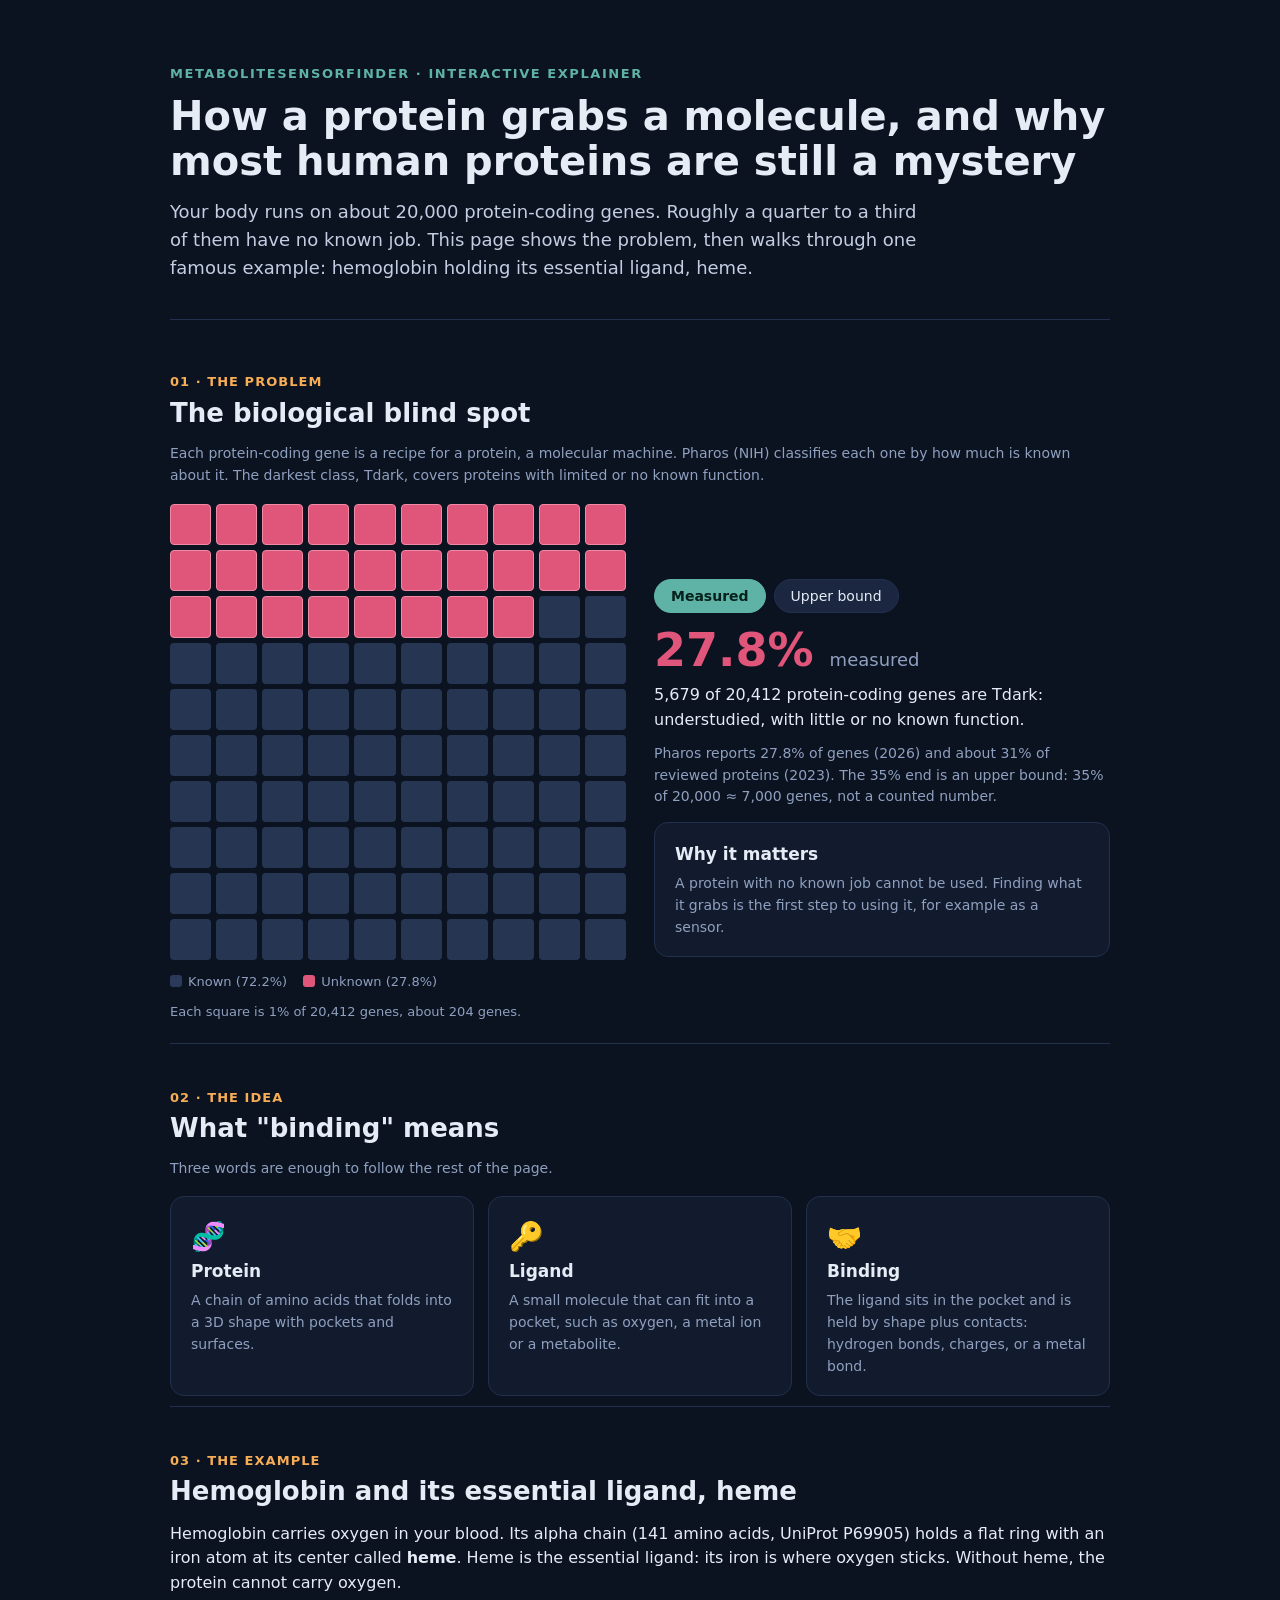
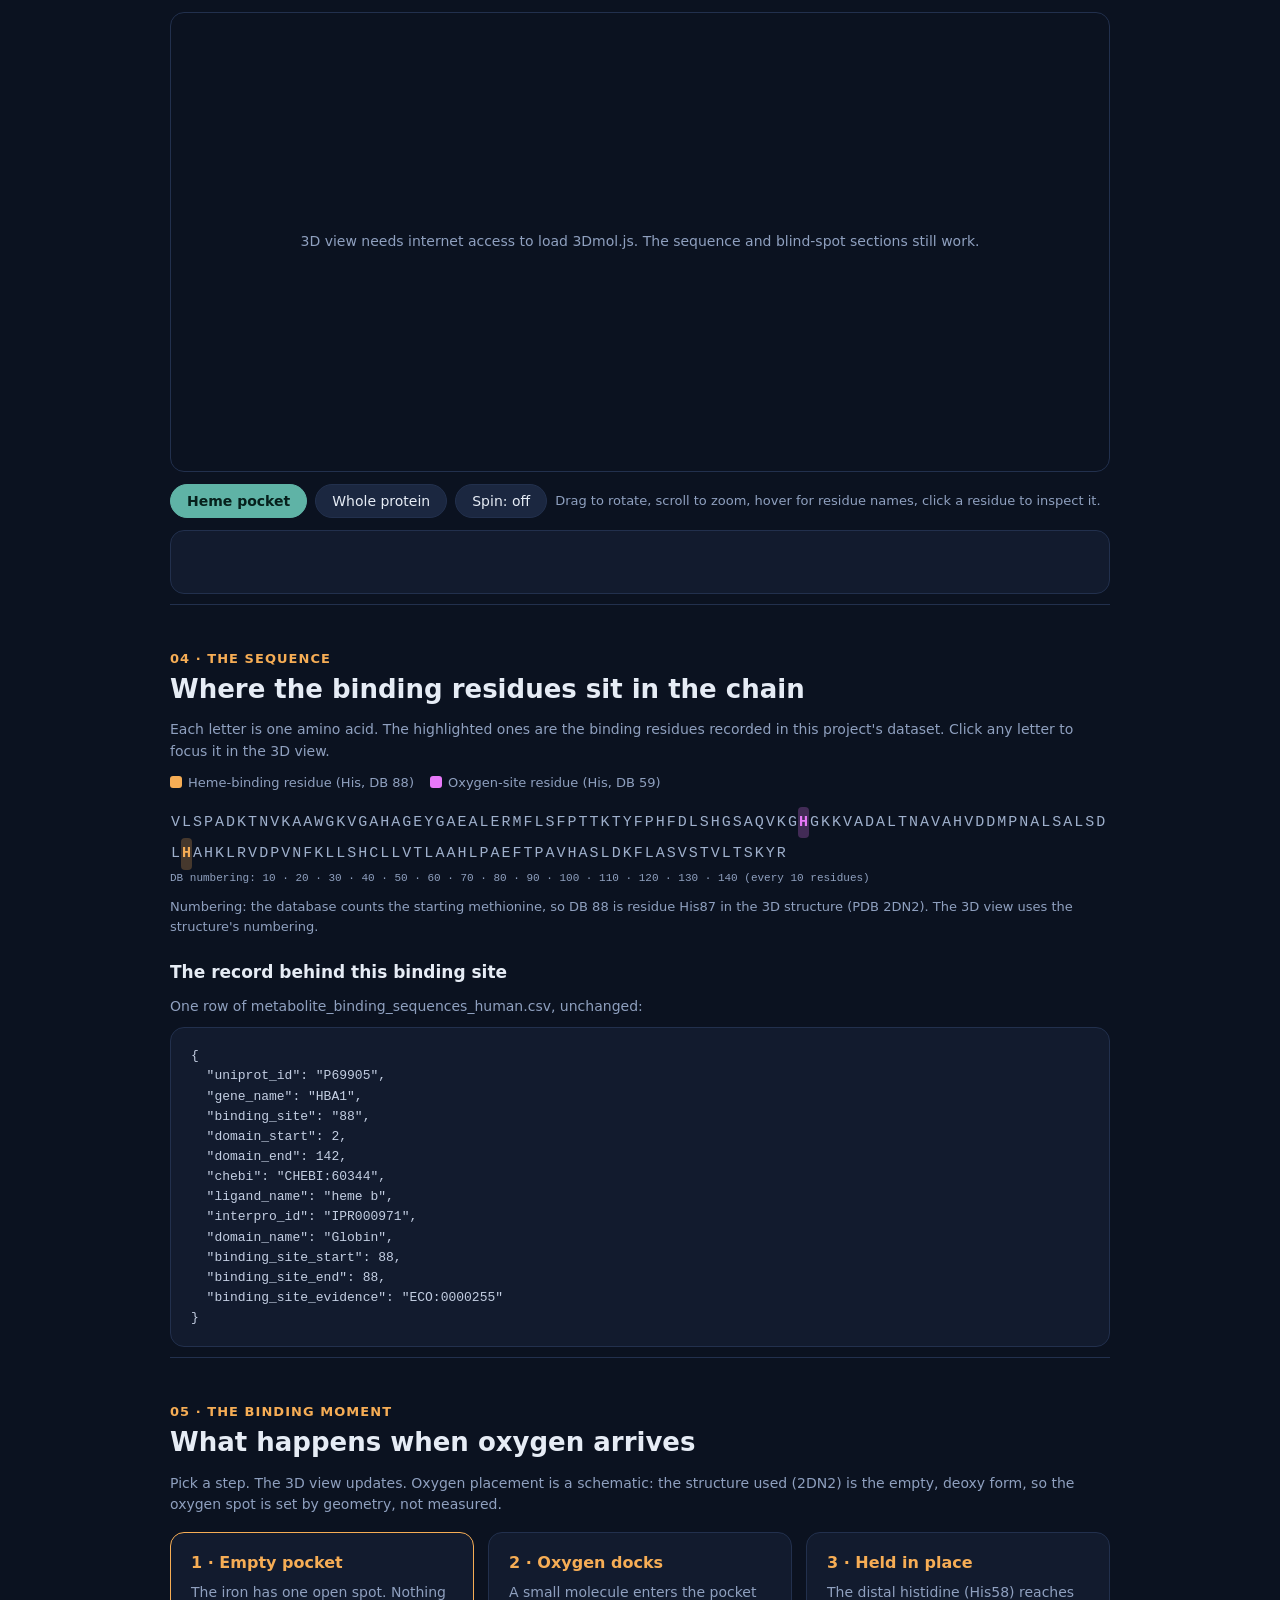
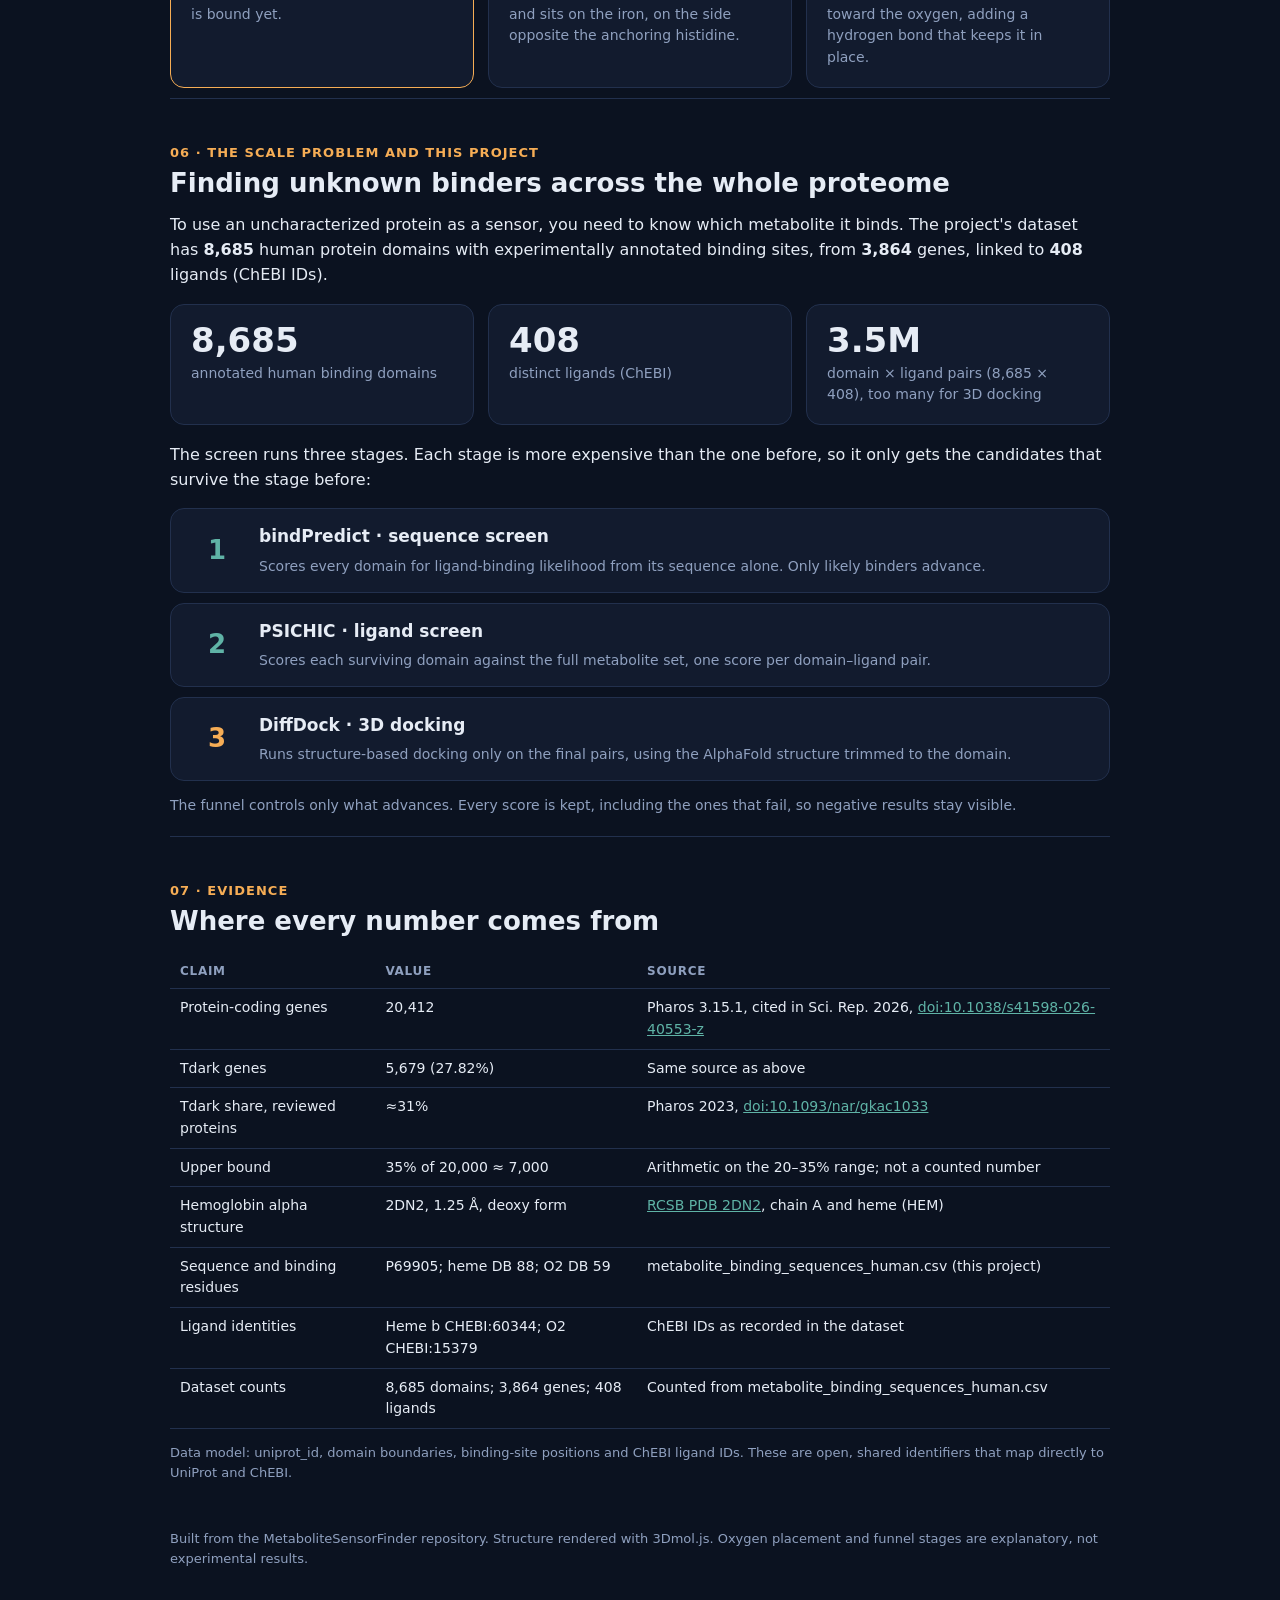
==== commit 4010822a: "v2" ====
--- a/binding-explainer/index.html
+++ b/binding-explainer/index.html
@@ -34,8 +34,9 @@
   /* Blind spot */
   .blind { display: grid; grid-template-columns: 1fr 1fr; gap: 28px; align-items: center; margin-top: 18px; }
   .tiles { display: grid; grid-template-columns: repeat(10, 1fr); gap: 5px; }
-  .tile { aspect-ratio: 1; border-radius: 4px; background: var(--teal); opacity: .85; transition: background .4s, transform .2s; }
-  .tile.dark { background: var(--dark); border: 1px dashed #4b5a7d; opacity: 1; }
+  .tile { aspect-ratio: 1; border-radius: 4px; background: #2a3a58; opacity: .9; transition: background .4s, transform .2s; }
+  .tile.dark { background: #e0557a; border: 1px solid #f08aa5; opacity: 1; }
+  #blind-big { color: #e0557a; }
   .tile:hover { transform: scale(1.12); }
   .big { font-size: 46px; font-weight: 750; line-height: 1; }
   .big small { font-size: 18px; color: var(--muted); font-weight: 500; }
@@ -111,8 +112,8 @@
     <div>
       <div class="tiles" id="tiles" aria-label="Grid of 100 squares, each about 1% of human protein-coding genes"></div>
       <div class="legend">
-        <span><span class="sw" style="background:var(--teal)"></span>Characterized</span>
-        <span><span class="sw" style="background:var(--dark)"></span>Tdark, uncharacterized</span>
+        <span><span class="sw" style="background:#2a3a58"></span>Known (72.2%)</span>
+        <span><span class="sw" style="background:#e0557a"></span>Unknown (27.8%)</span>
       </div>
       <p class="muted" style="font-size:13px">Each square is 1% of 20,412 genes, about 204 genes.</p>
     </div>
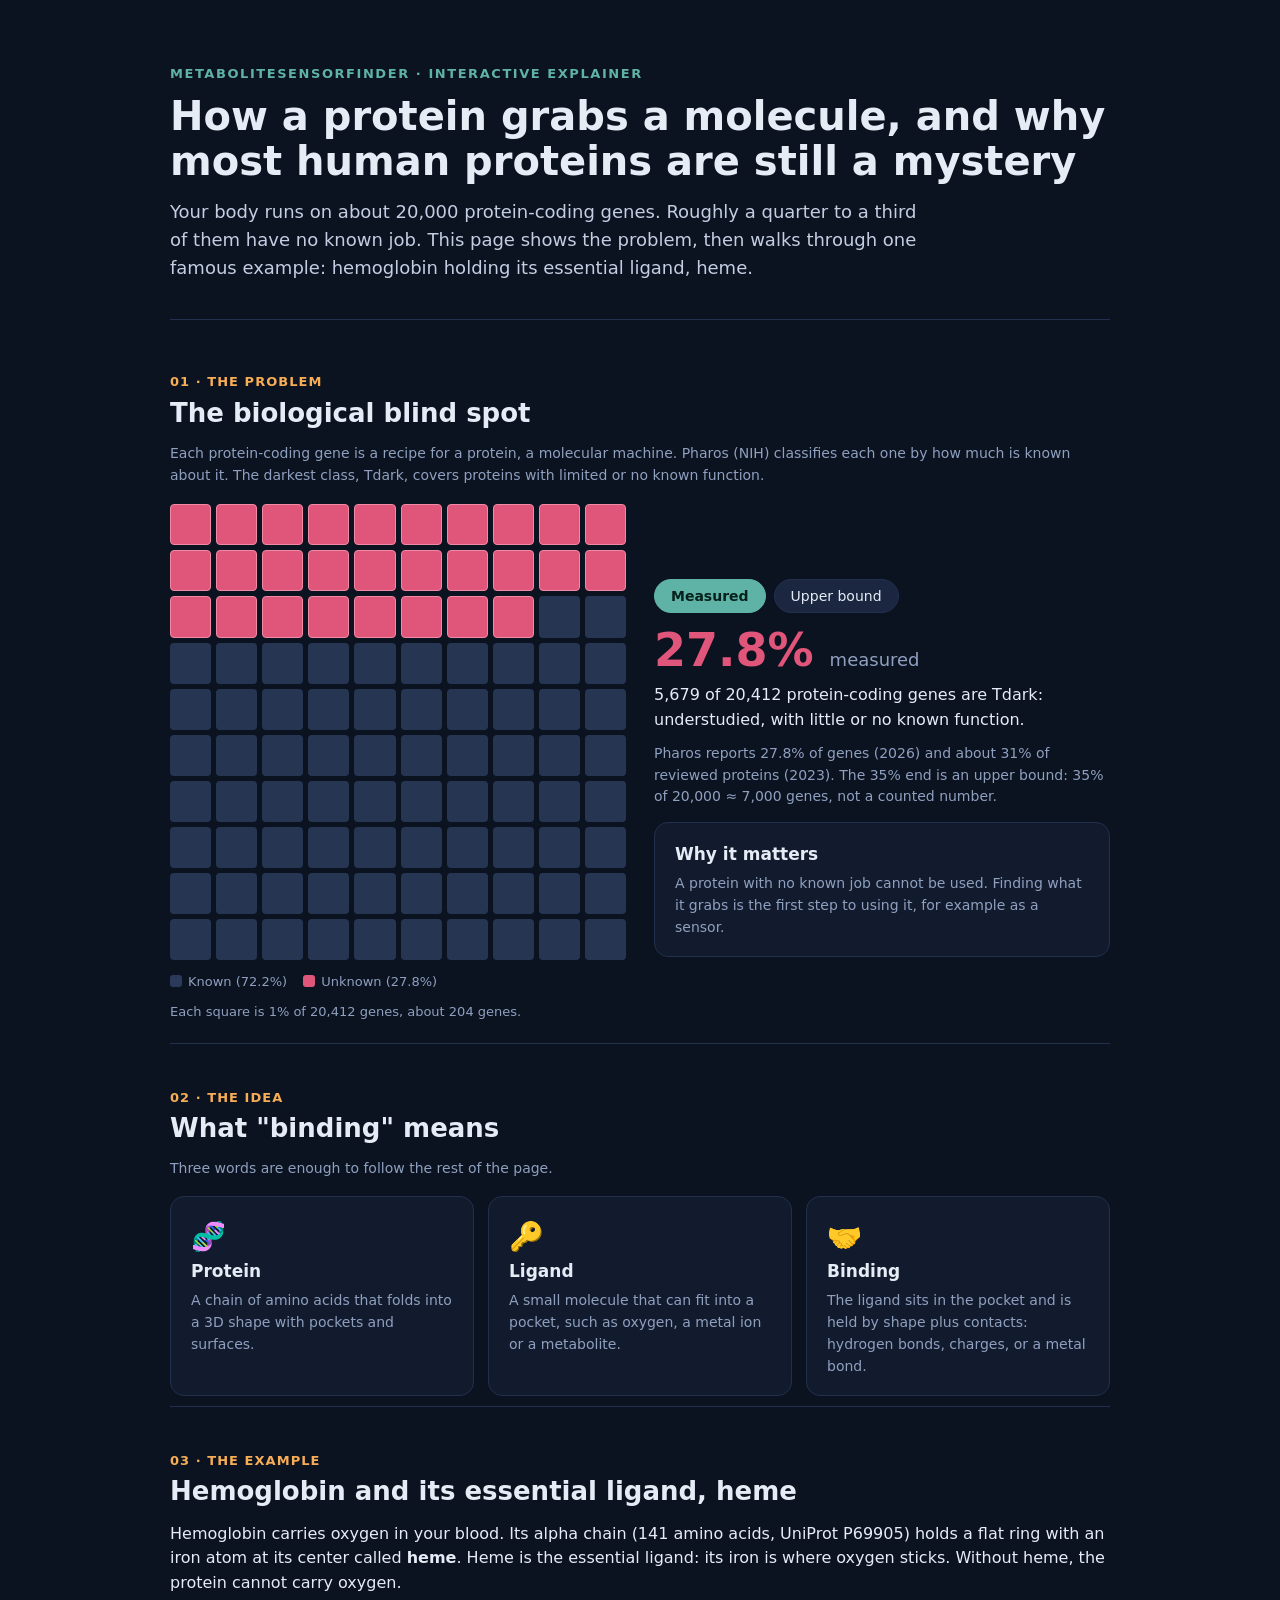
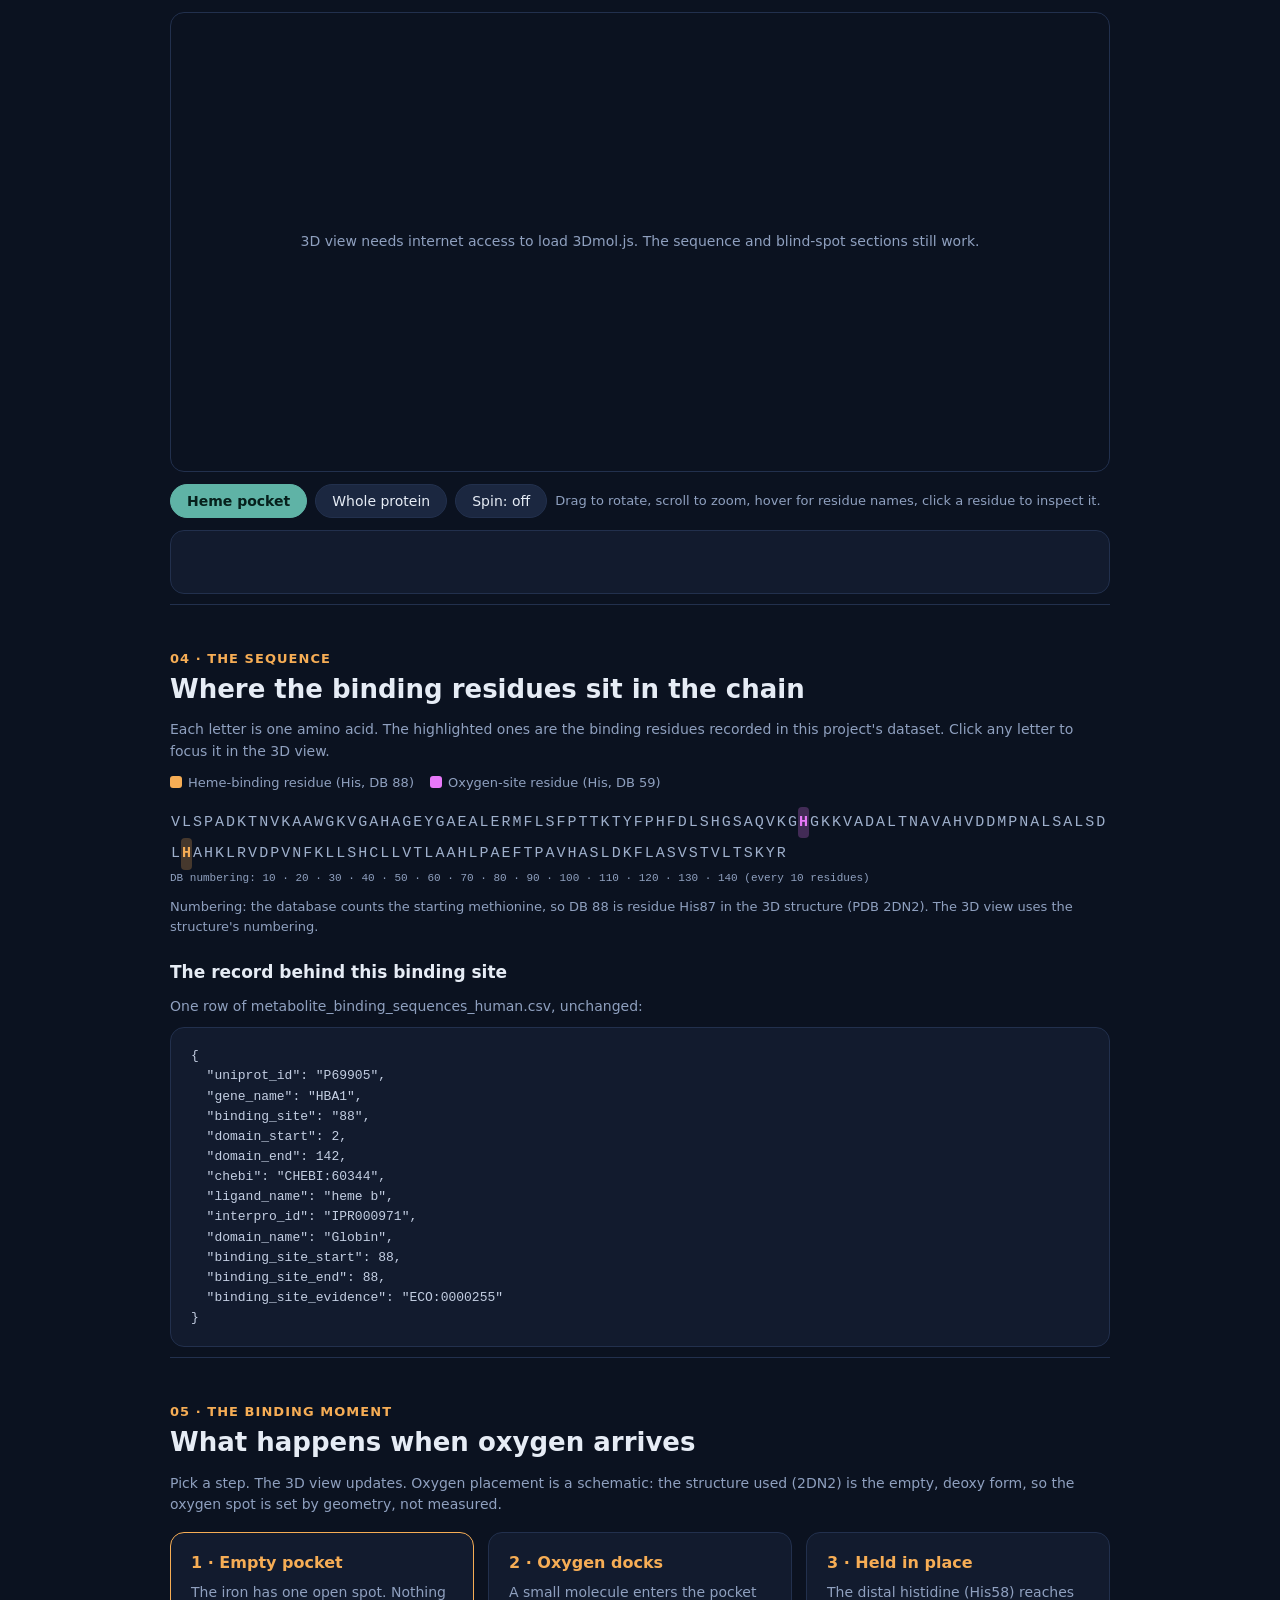
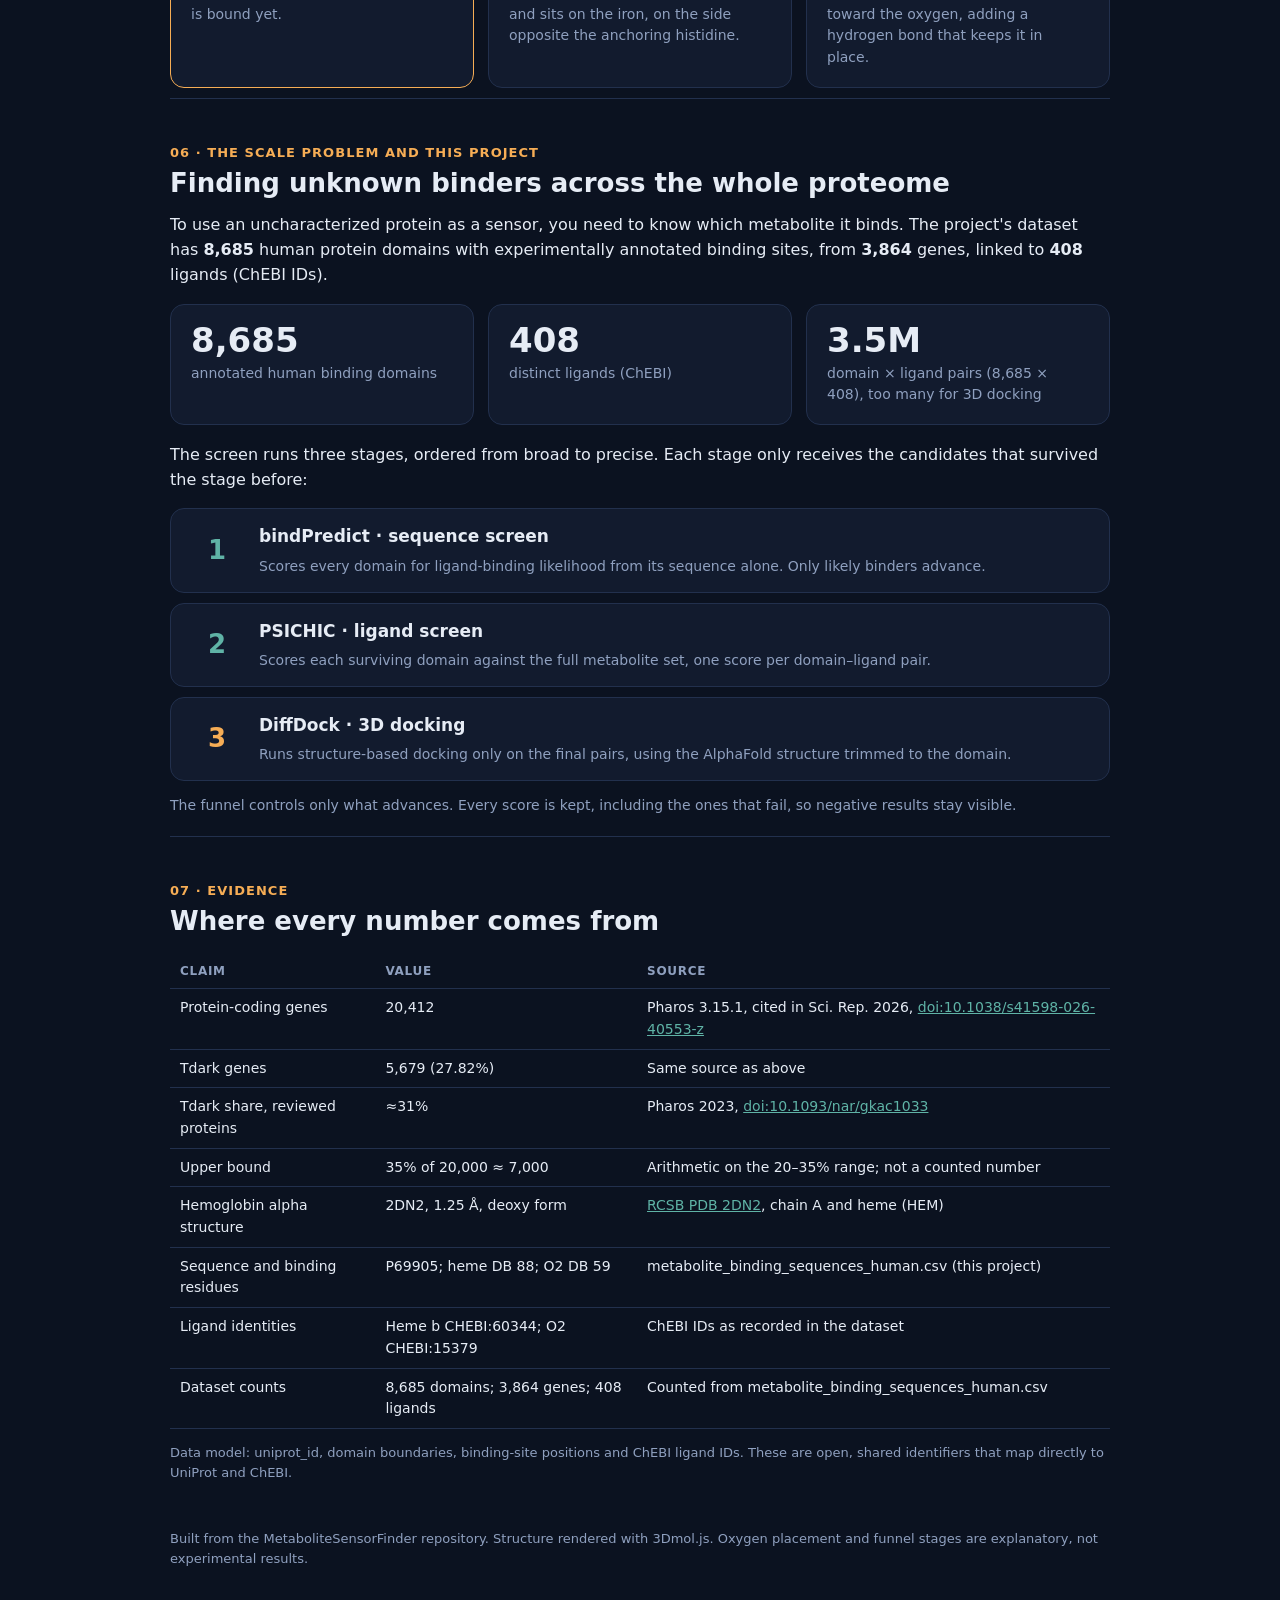
==== commit 20fd62a0: "v3" ====
--- a/binding-explainer/index.html
+++ b/binding-explainer/index.html
@@ -210,7 +210,7 @@
     <div class="card"><div class="big">408</div><p class="muted" style="margin:6px 0 0">distinct ligands (ChEBI)</p></div>
     <div class="card"><div class="big">3.5M</div><p class="muted" style="margin:6px 0 0">domain × ligand pairs (8,685 × 408), too many for 3D docking</p></div>
   </div>
-  <p style="margin-top:18px">The screen runs three stages. Each stage is more expensive than the one before, so it only gets the candidates that survive the stage before:</p>
+  <p style="margin-top:18px">The screen runs three stages, ordered from broad to precise. Each stage only receives the candidates that survived the stage before:</p>
   <div class="funnel">
     <div class="stage"><div class="n">1</div><div><h3>bindPredict · sequence screen</h3><p class="muted" style="margin:0">Scores every domain for ligand-binding likelihood from its sequence alone. Only likely binders advance.</p></div></div>
     <div class="stage"><div class="n">2</div><div><h3>PSICHIC · ligand screen</h3><p class="muted" style="margin:0">Scores each surviving domain against the full metabolite set, one score per domain–ligand pair.</p></div></div>
@@ -1434,7 +1434,32 @@
   return { x: fe.x + dx/len*1.9, y: fe.y + dy/len*1.9, z: fe.z + dz/len*1.9 };
 }
 
-function drawScene(){
+let camToken = 0, gliding = false;
+function glideCamera(){
+  const token = ++camToken;
+  gliding = true;
+  if (spinning) viewer.spin(false);            // pause spin so it does not fight the camera move
+  viewer.zoomTo({resn: 'HEM'}, 550);           // centre on the heme…
+  setTimeout(function settle(){                // …then wait for that move to actually stop…
+    if (token !== camToken) return;            // a newer glide took over
+    let prev = viewer.rotationGroup.position.z, stable = 0;
+    setTimeout(function check(){
+      if (token !== camToken) return;
+      const z = viewer.rotationGroup.position.z;
+      if (Math.abs(z - prev) < 0.01) {
+        if (++stable < 2) { setTimeout(check, 60); return; }   // two quiet reads in a row
+        viewer.zoom(view === 'pocket' ? 1.6 : 0.85, 450);      // …then ease to the view's distance
+        setTimeout(() => {
+          if (token !== camToken) return;
+          gliding = false;
+          if (spinning) viewer.spin('y', 0.5);   // resume spin only after the camera settles
+        }, 470);
+      } else { stable = 0; prev = z; setTimeout(check, 50); }  // still moving — keep watching
+    }, 60);
+  }, 600);
+}
+
+function drawScene(glide){
   viewer.removeAllModels();
   viewer.removeAllLabels();
   viewer.removeAllShapes();
@@ -1471,10 +1496,9 @@
     setInfo(`<span class="tag plain">${atom.resn} ${atom.resi}</span>` + (atom.resn === 'HEM' ? '<span class="muted">Heme: the iron ring that binds oxygen.</span>' : (DESC[atom.resi] ? DESC[atom.resi] : (letter ? 'Residue ' + letter + ' at DB ' + db + '.' : ''))));
     drawScene();
   });
-  viewer.zoomTo({resn: 'HEM'});
-  viewer.zoom(view === 'pocket' ? 1.6 : 0.85);
+  if (glide) glideCamera();
   viewer.render();
-  viewer.spin(spinning ? 'y' : false, 0.5);
+  if (!glide && !gliding) viewer.spin(spinning ? 'y' : false, 0.5);
 }
 
 function initViewer(){
@@ -1484,7 +1508,7 @@
   }
   document.getElementById('viewer-msg').remove();
   viewer = $3Dmol.createViewer(document.getElementById('viewer'), {backgroundColor: '#0b1220'});
-  drawScene();
+  drawScene(true);
   setStep(1);
   setInfo('<span class="muted">Hover a residue to see its name. Click one to inspect it. The pink histidines are the two that matter most for oxygen: one anchors the heme, the other sits on the oxygen side.</span>');
 }
@@ -1493,7 +1517,7 @@
   view = v;
   document.getElementById('btn-pocket').classList.toggle('on', v === 'pocket');
   document.getElementById('btn-whole').classList.toggle('on', v === 'whole');
-  if (viewer) drawScene();
+  if (viewer) drawScene(true);
 }
 function toggleSpin(){
   spinning = !spinning;
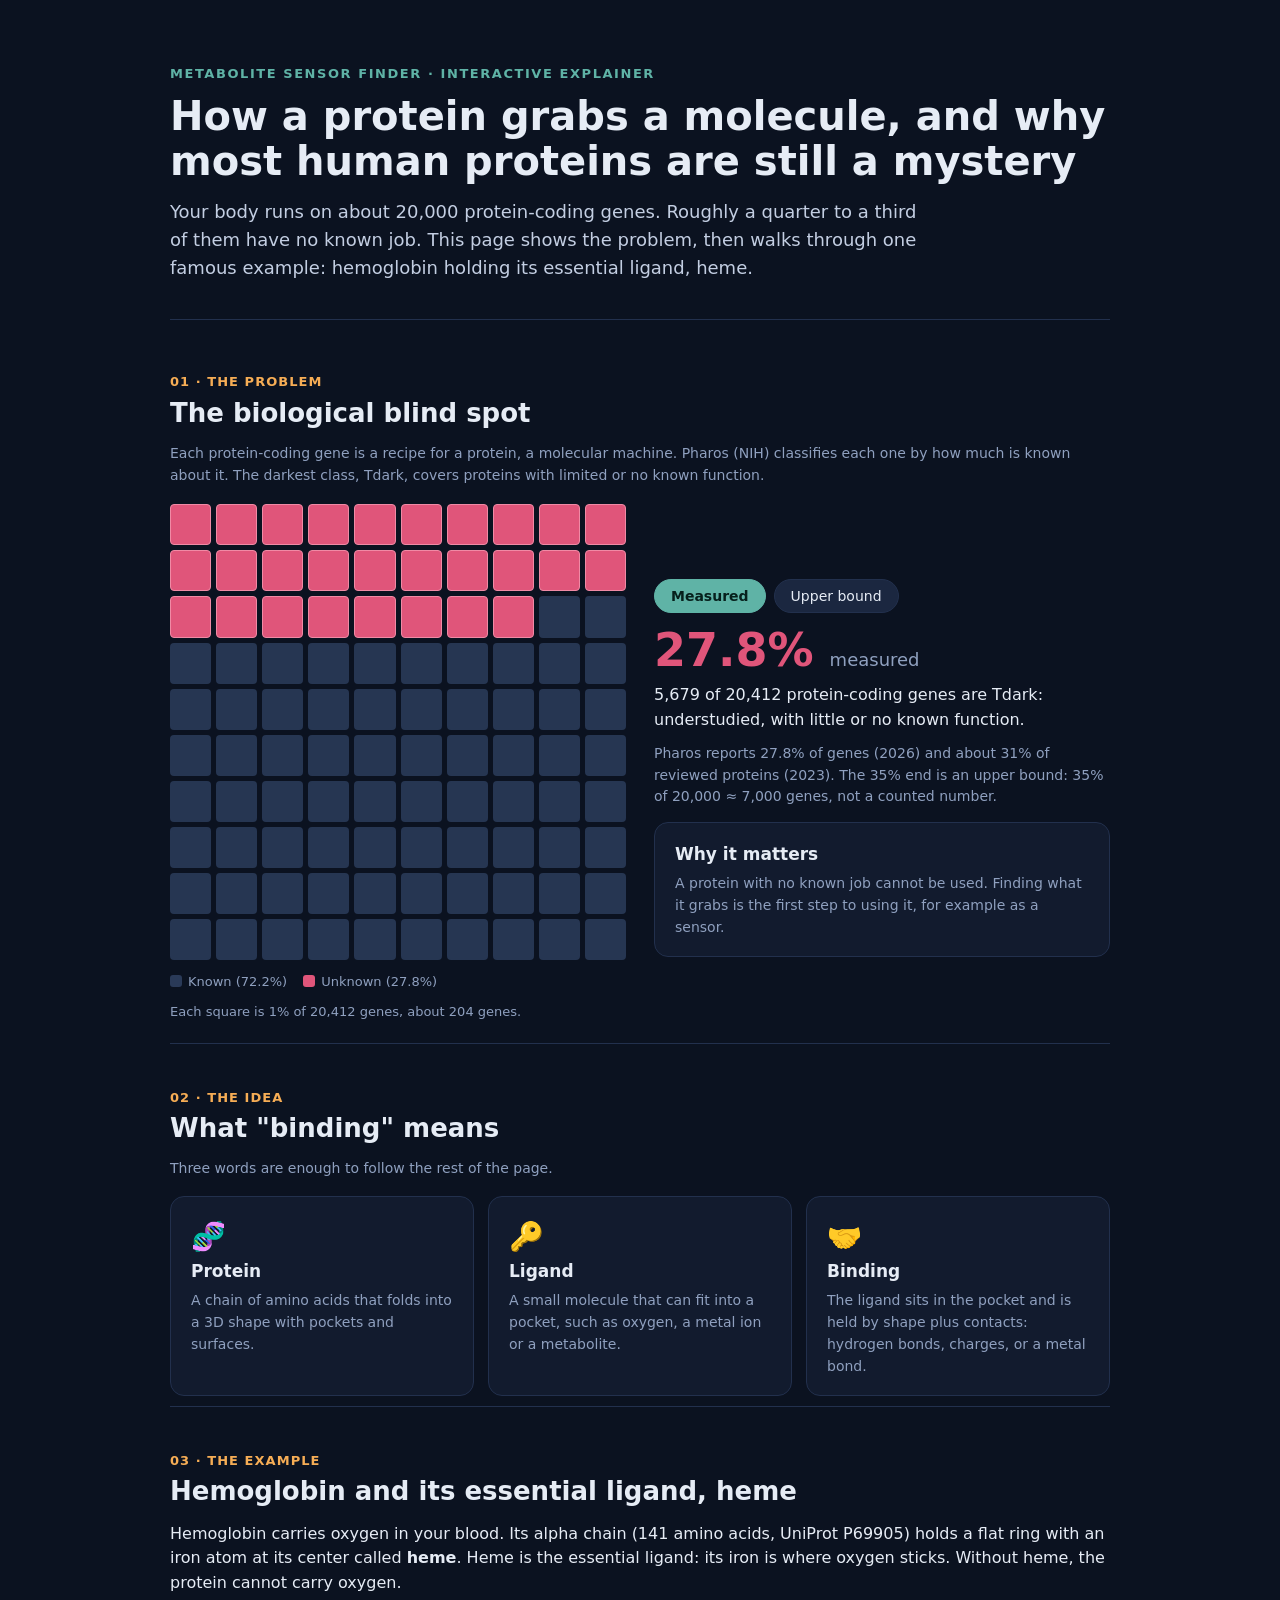
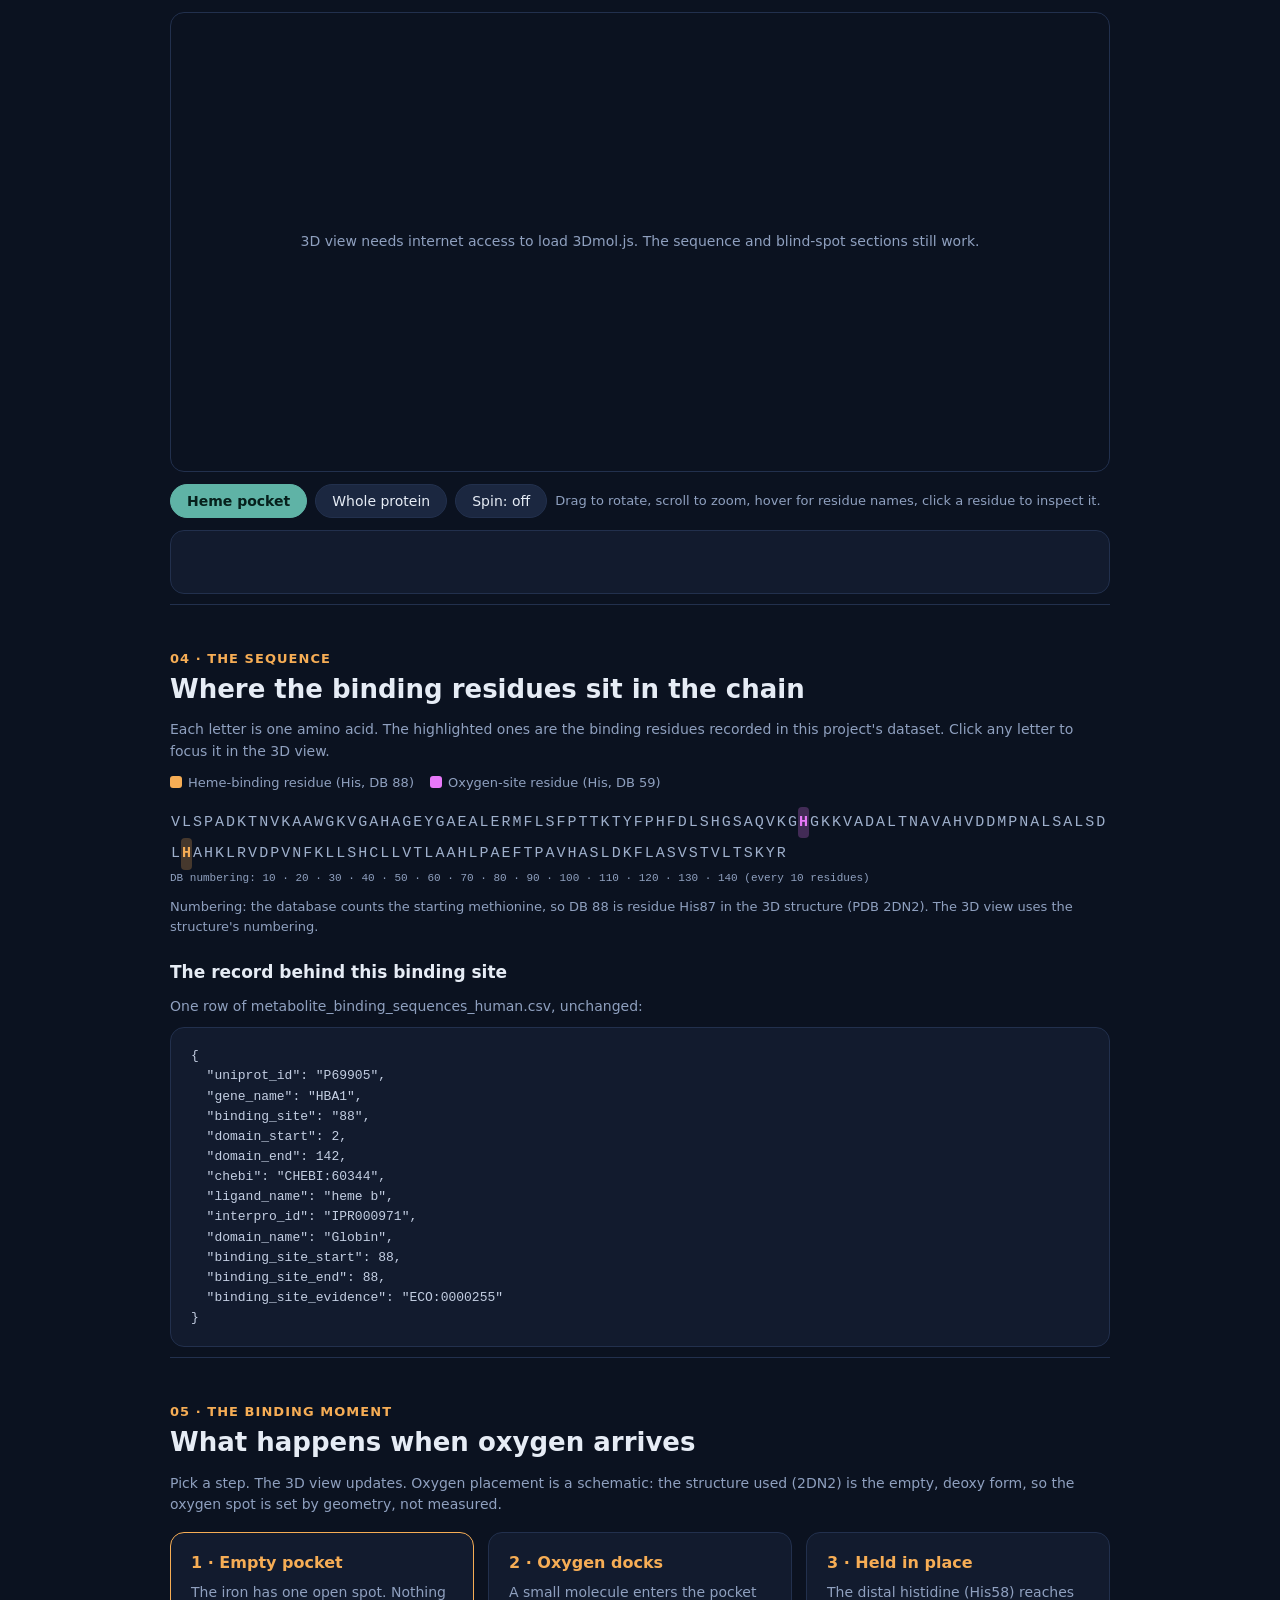
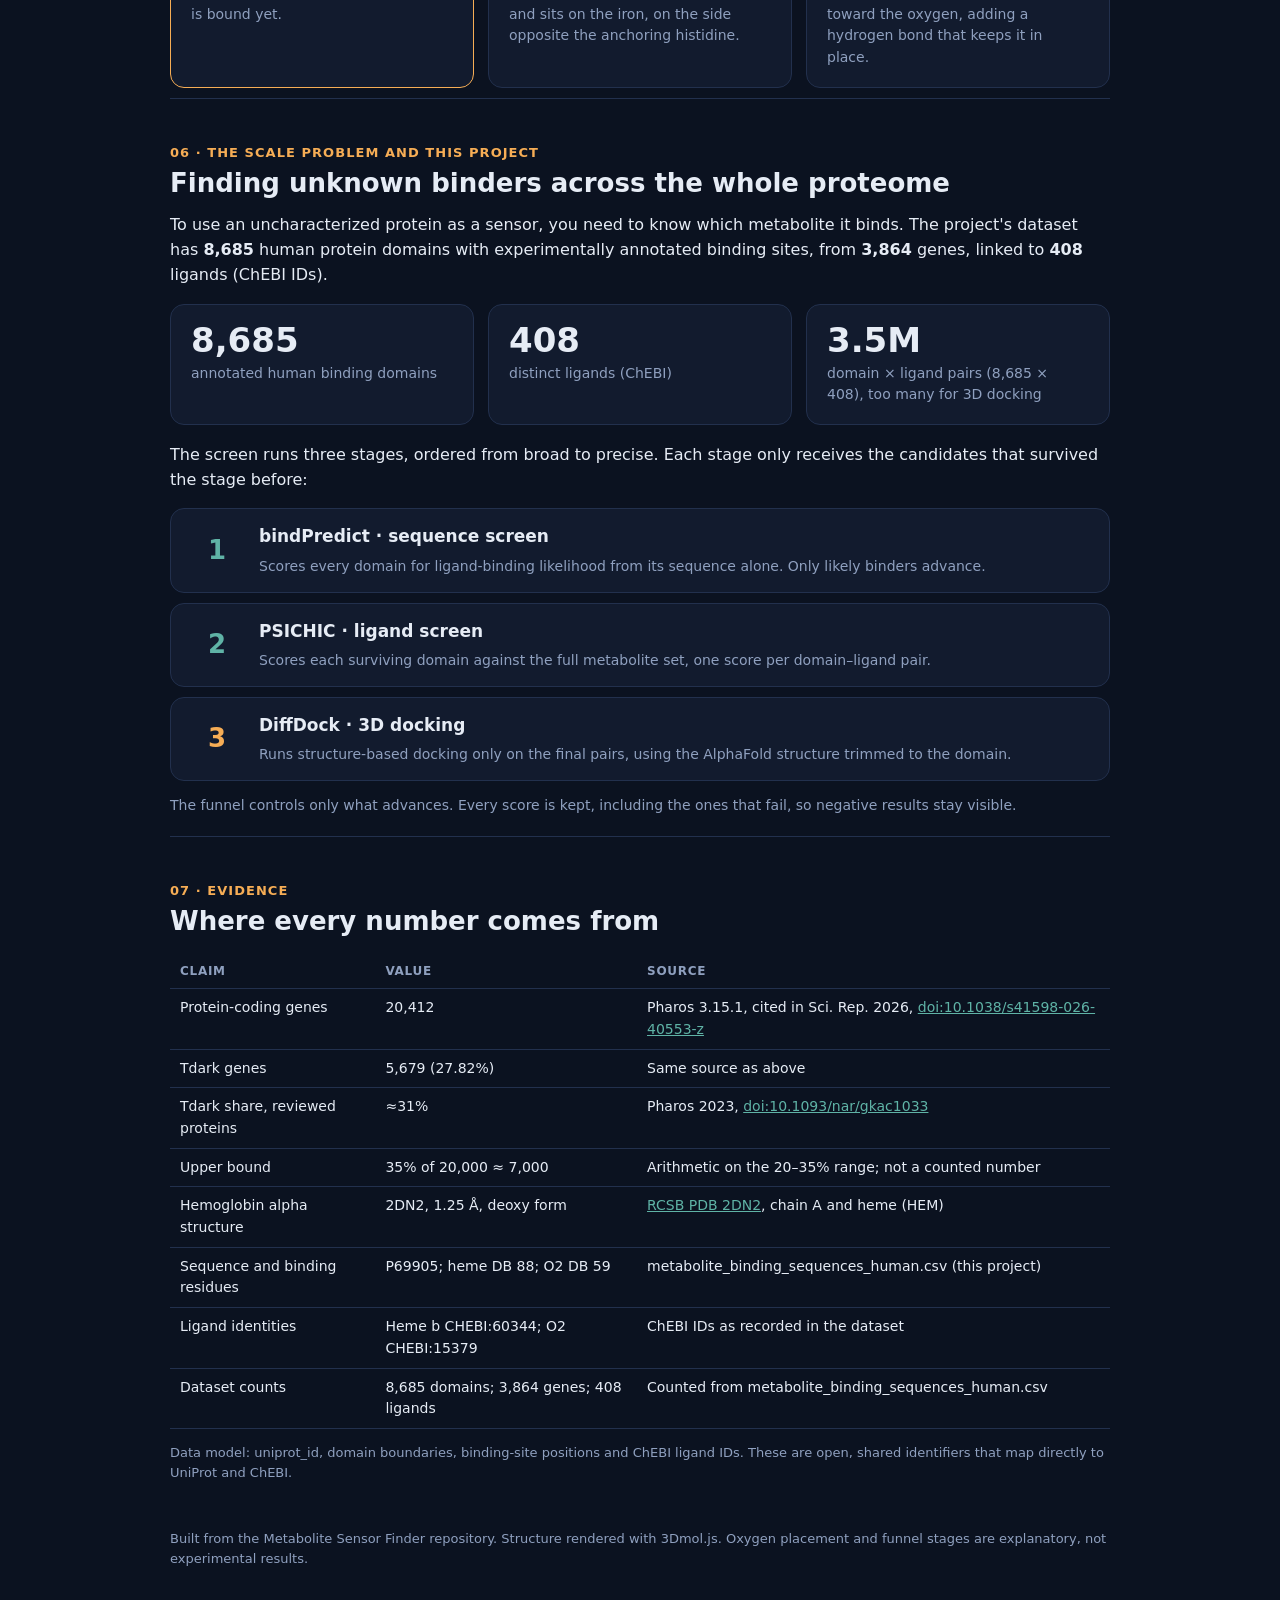
==== commit 3e2d53e8: "Redesign slide 6 as proportional data infographic; add word spacing to Metabolite Sensor Finder name" ====
--- a/binding-explainer/index.html
+++ b/binding-explainer/index.html
@@ -3,7 +3,7 @@
 <head>
 <meta charset="utf-8">
 <meta name="viewport" content="width=device-width, initial-scale=1">
-<title>How a protein grabs a molecule | MetaboliteSensorFinder</title>
+<title>How a protein grabs a molecule | Metabolite Sensor Finder</title>
 <script src="https://3dmol.org/build/3Dmol-min.js"></script>
 <style>
   :root {
@@ -98,7 +98,7 @@
 <main>
 
 <header class="hero">
-  <div class="kicker">MetaboliteSensorFinder · Interactive explainer</div>
+  <div class="kicker">Metabolite Sensor Finder · Interactive explainer</div>
   <h1>How a protein grabs a molecule, and why most human proteins are still a mystery</h1>
   <p class="lead">Your body runs on about 20,000 protein-coding genes. Roughly a quarter to a third of them have no known job. This page shows the problem, then walks through one famous example: hemoglobin holding its essential ligand, heme.</p>
 </header>
@@ -236,7 +236,7 @@
   <p class="muted" style="font-size:13px; margin-top:14px">Data model: uniprot_id, domain boundaries, binding-site positions and ChEBI ligand IDs. These are open, shared identifiers that map directly to UniProt and ChEBI.</p>
 </section>
 
-<footer>Built from the MetaboliteSensorFinder repository. Structure rendered with 3Dmol.js. Oxygen placement and funnel stages are explanatory, not experimental results.</footer>
+<footer>Built from the Metabolite Sensor Finder repository. Structure rendered with 3Dmol.js. Oxygen placement and funnel stages are explanatory, not experimental results.</footer>
 
 </main>
 
